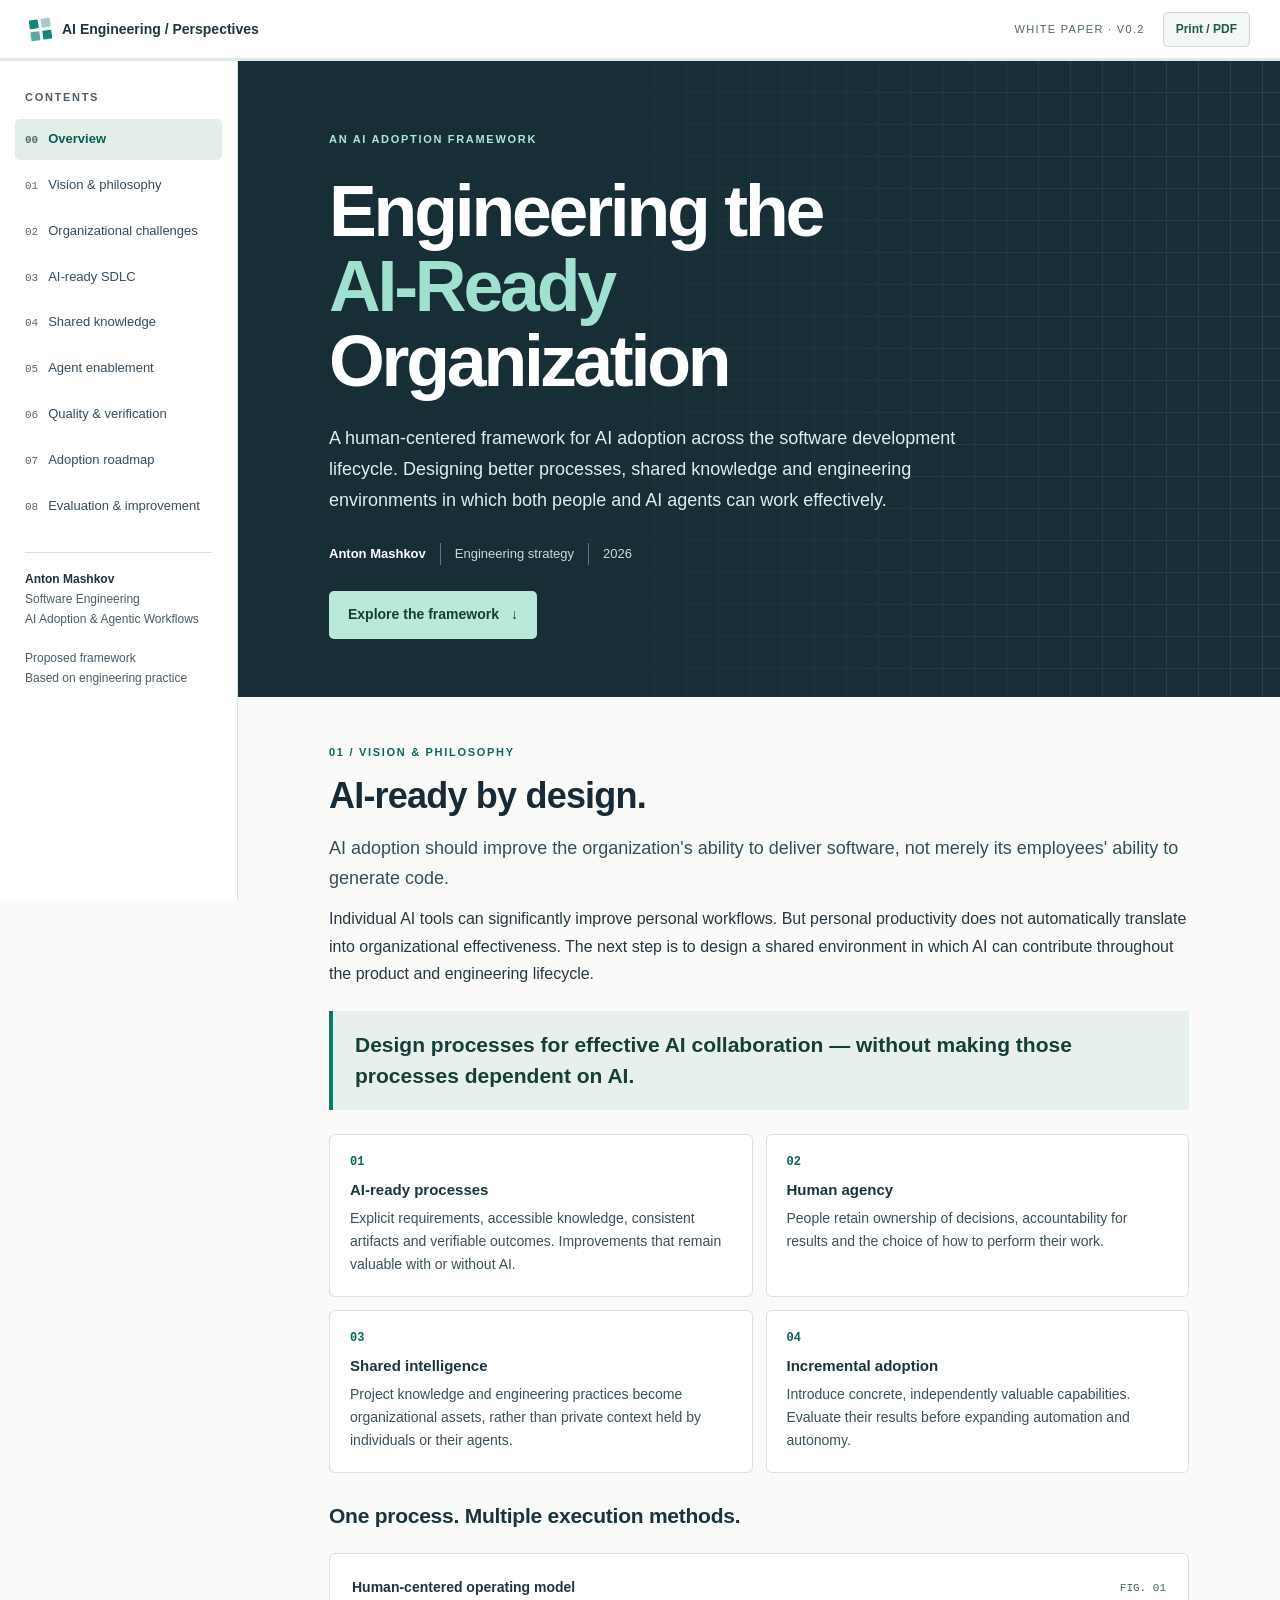
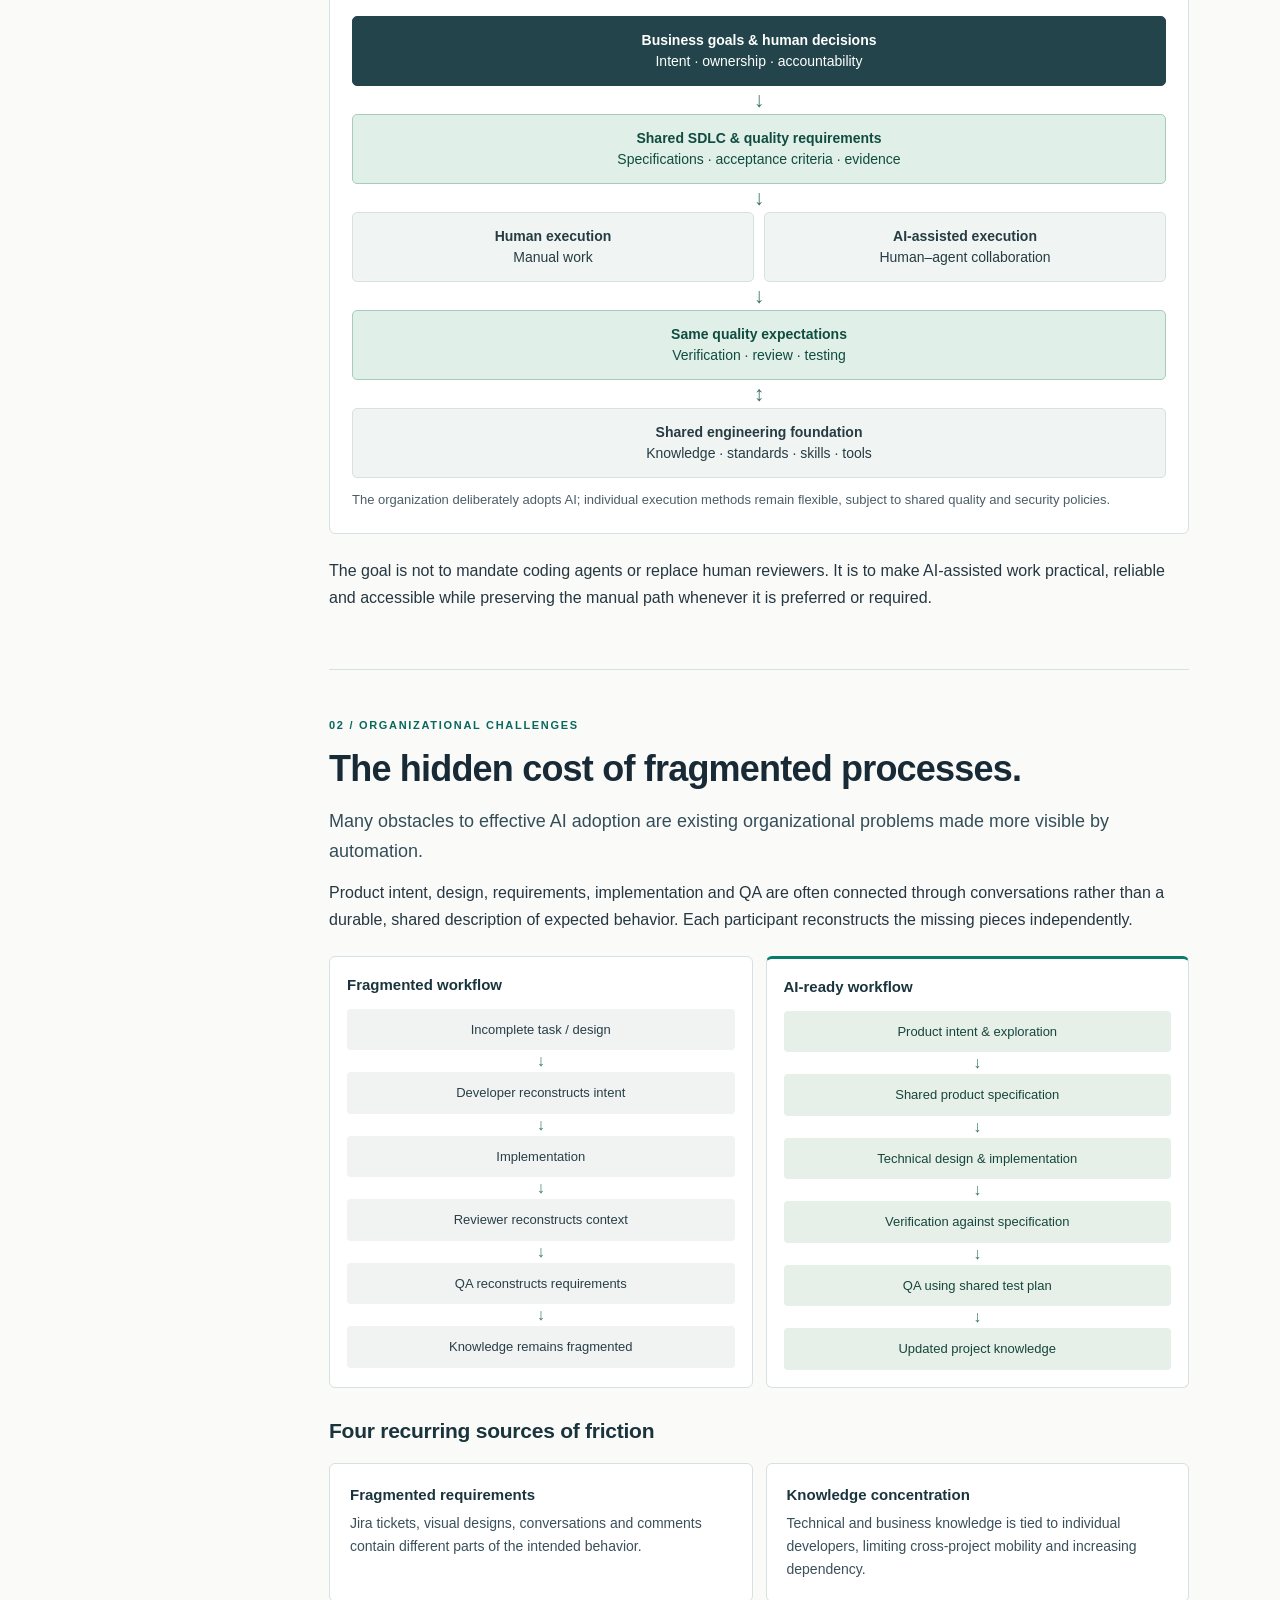
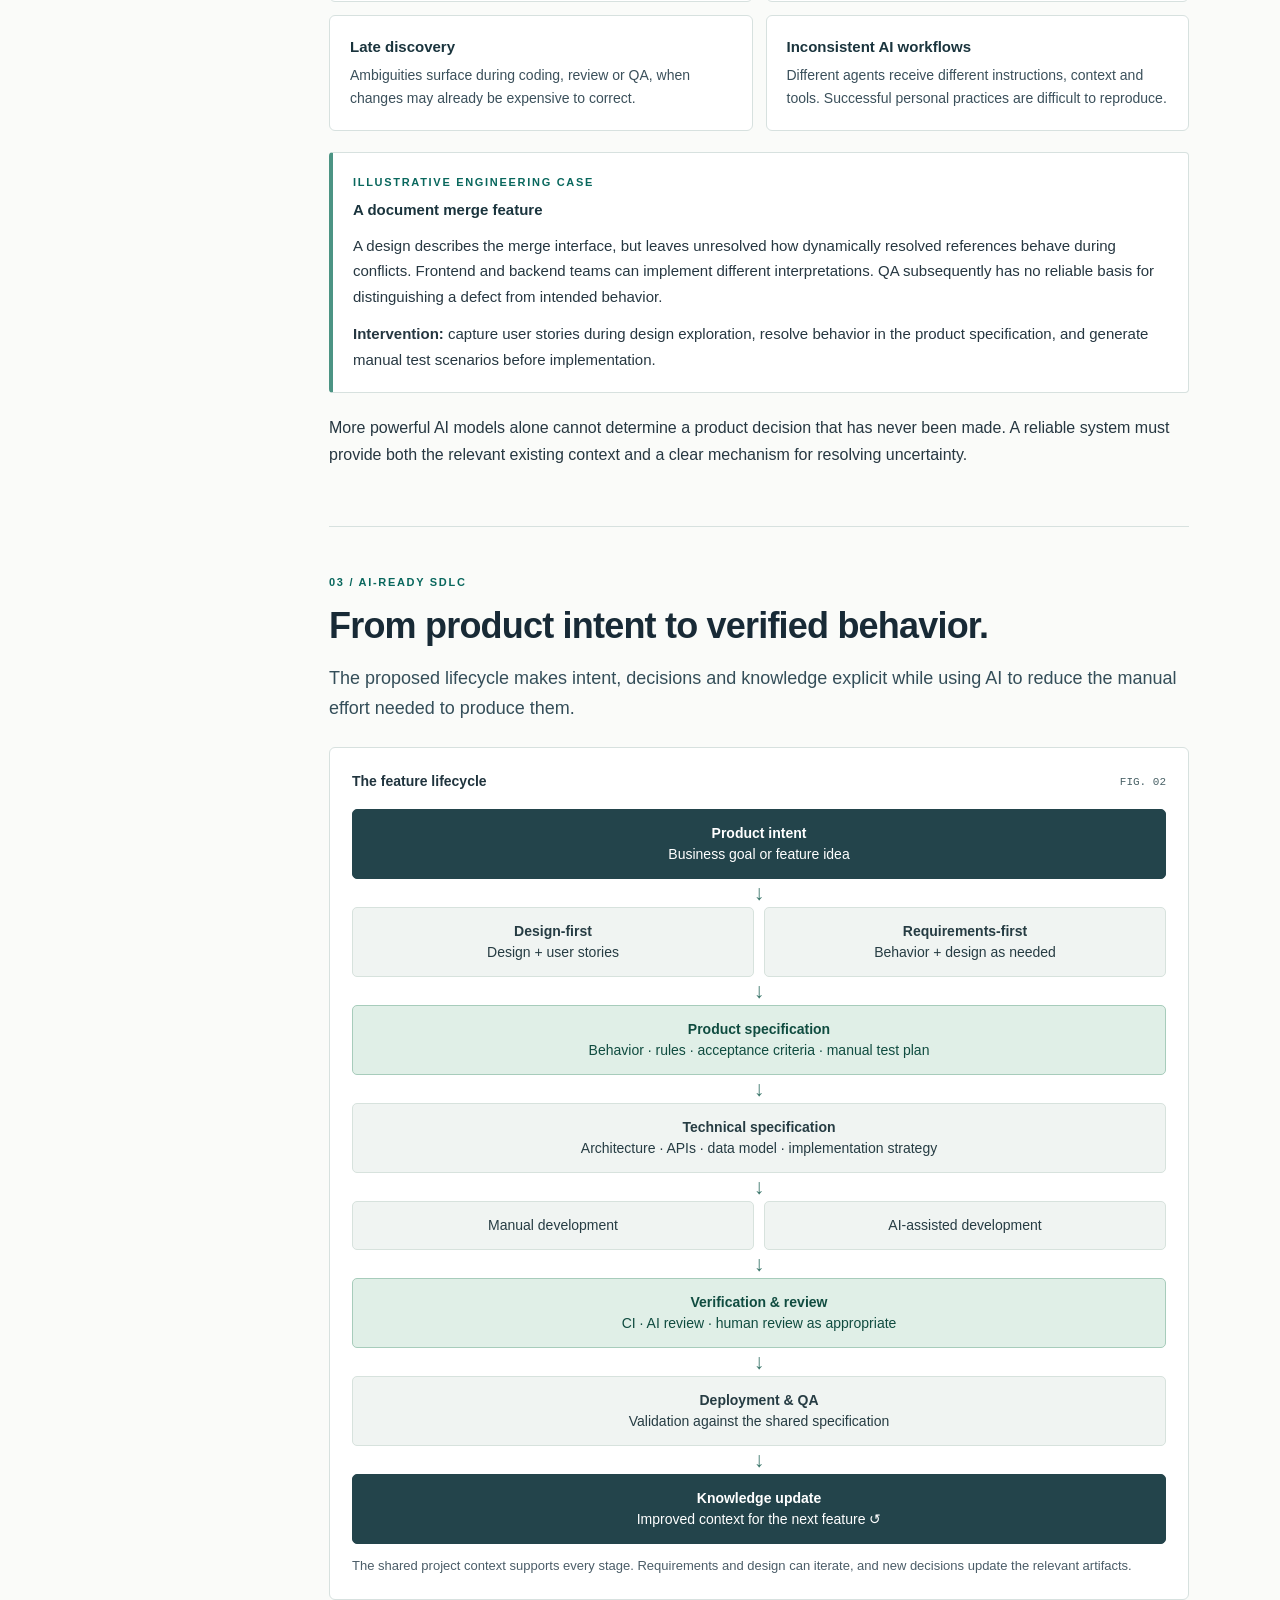
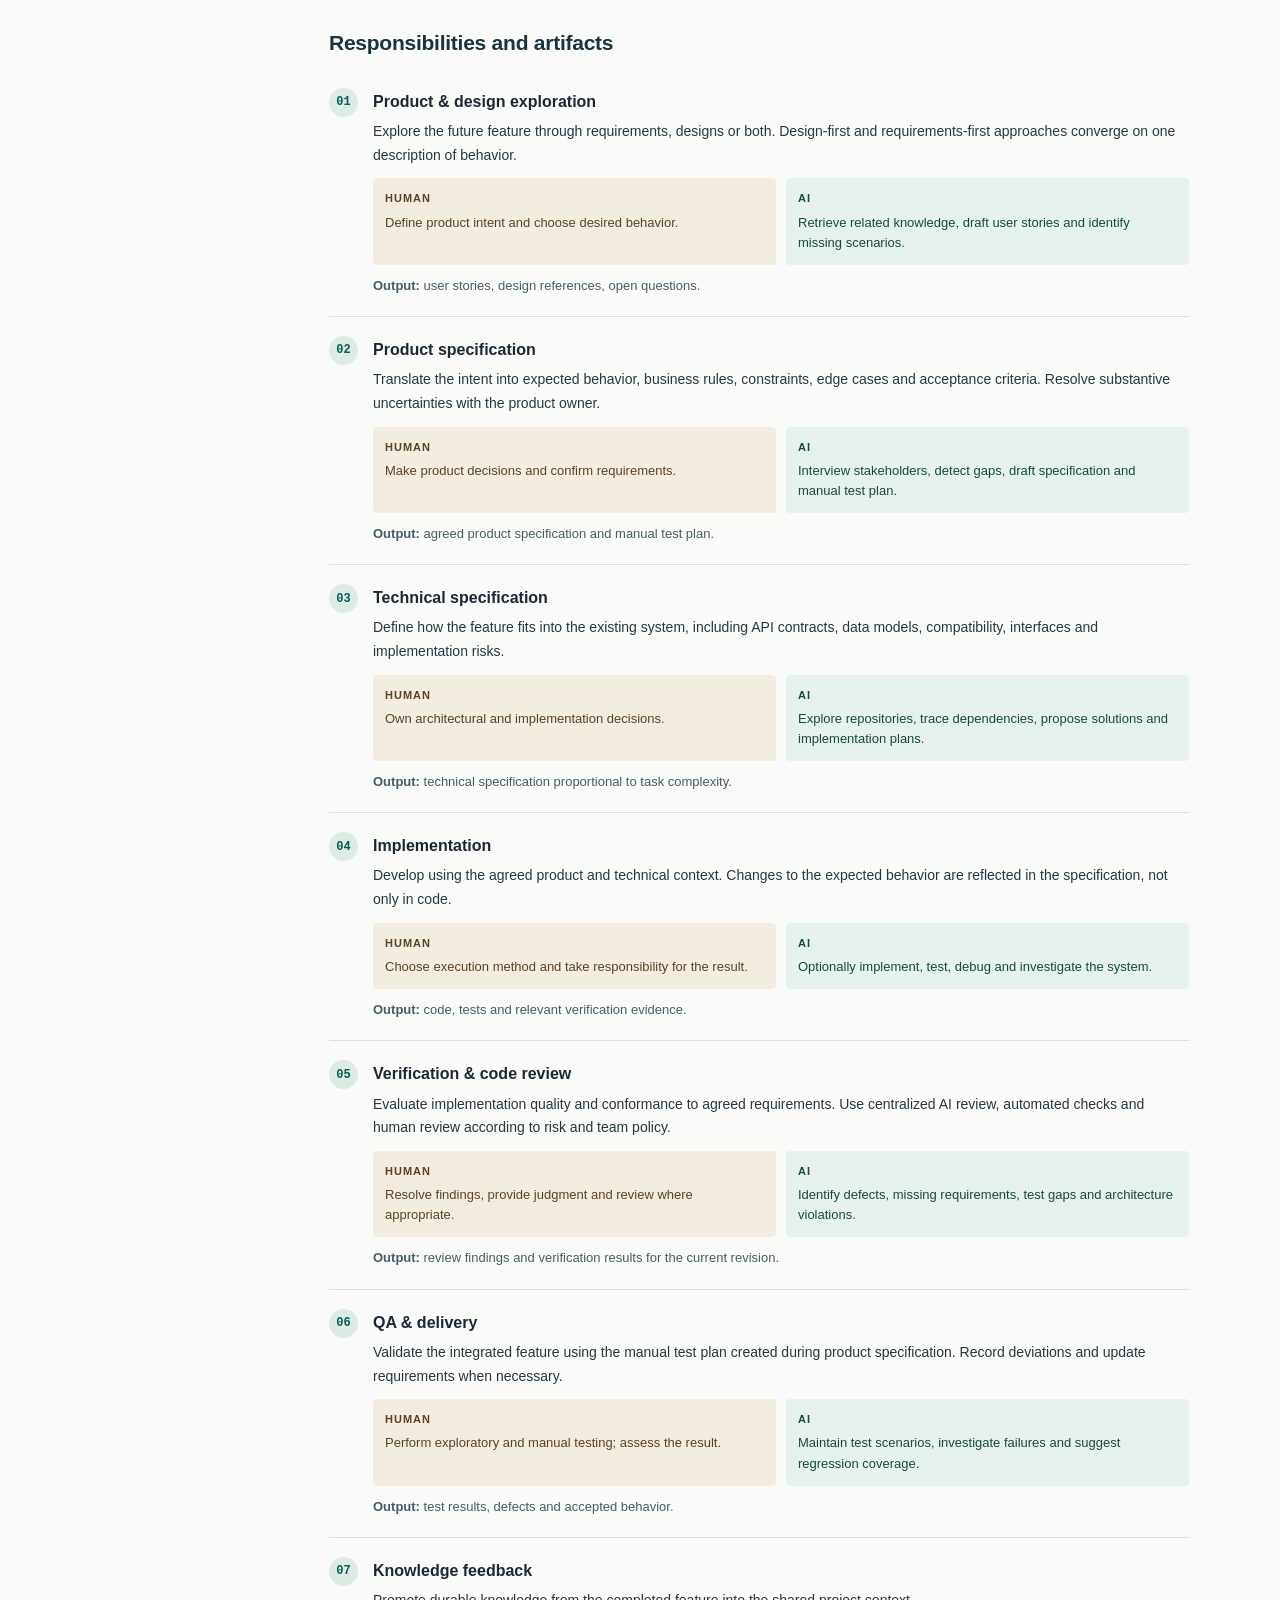
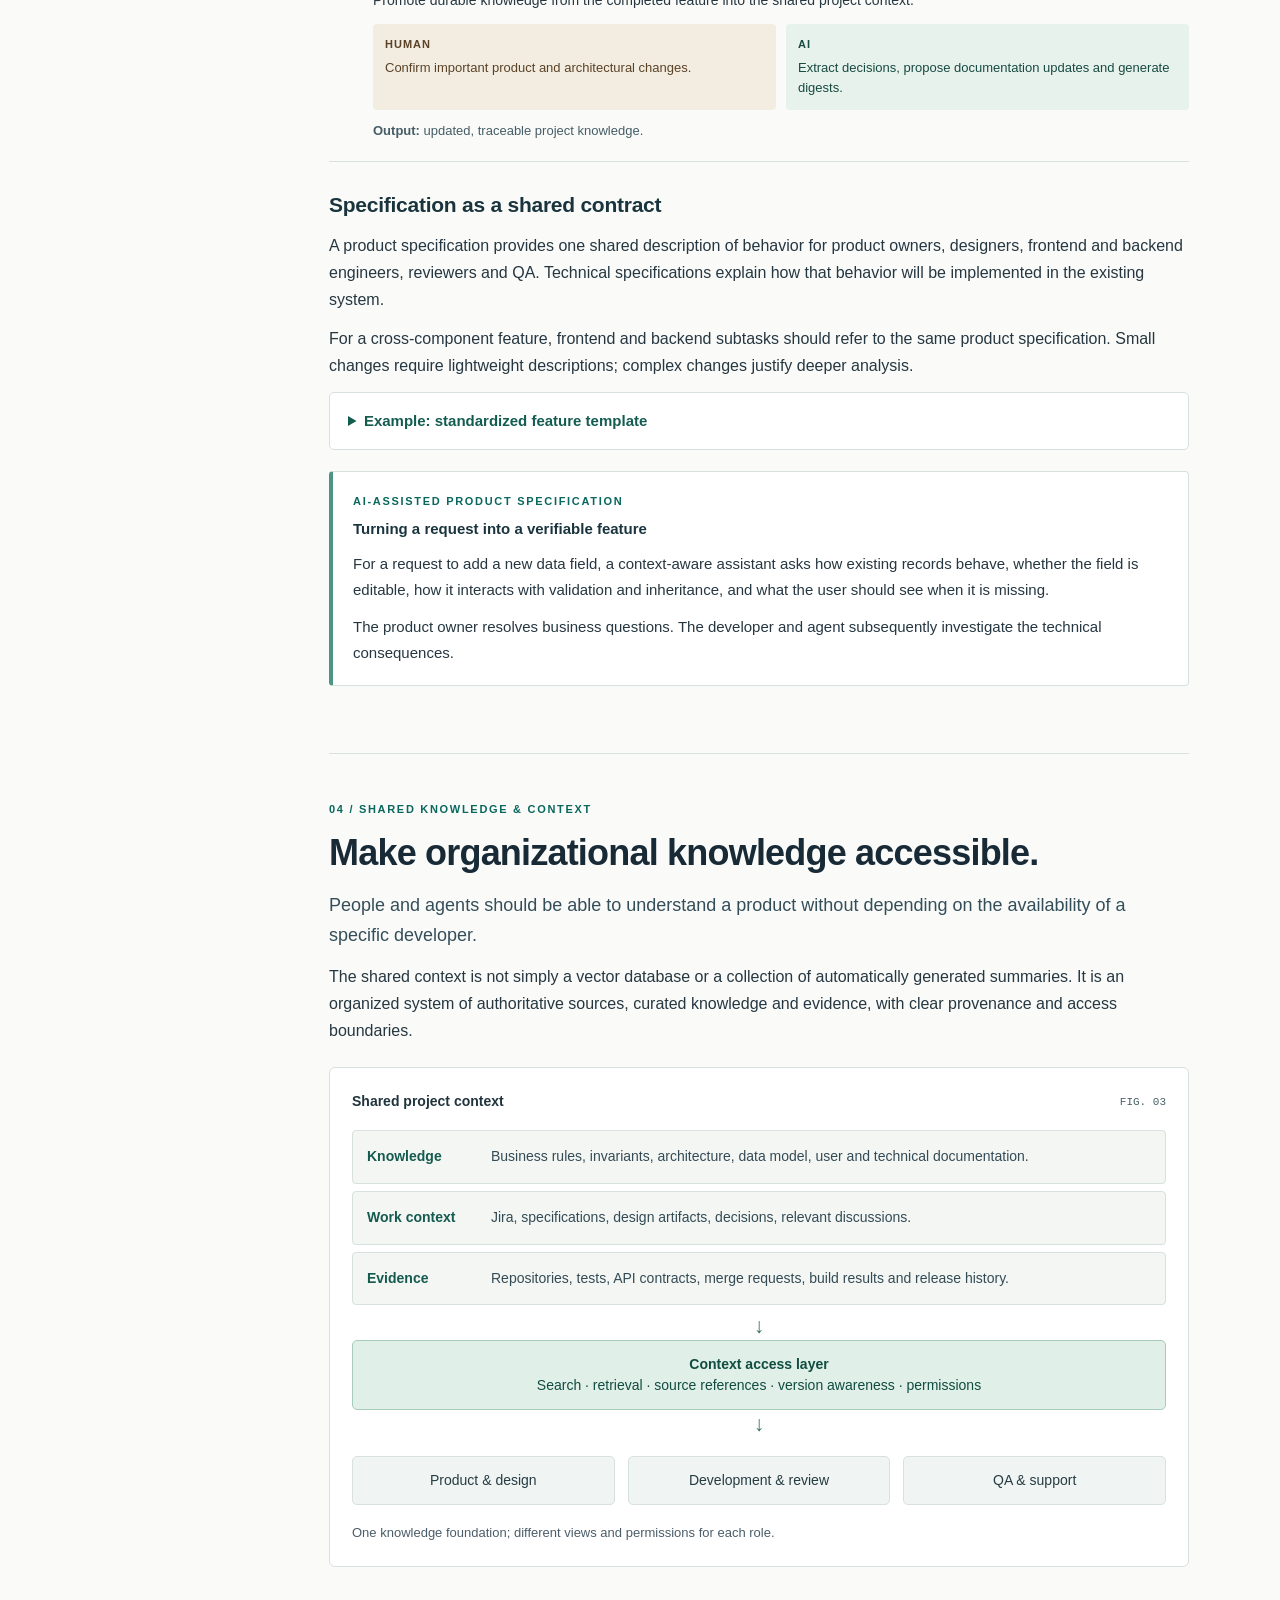
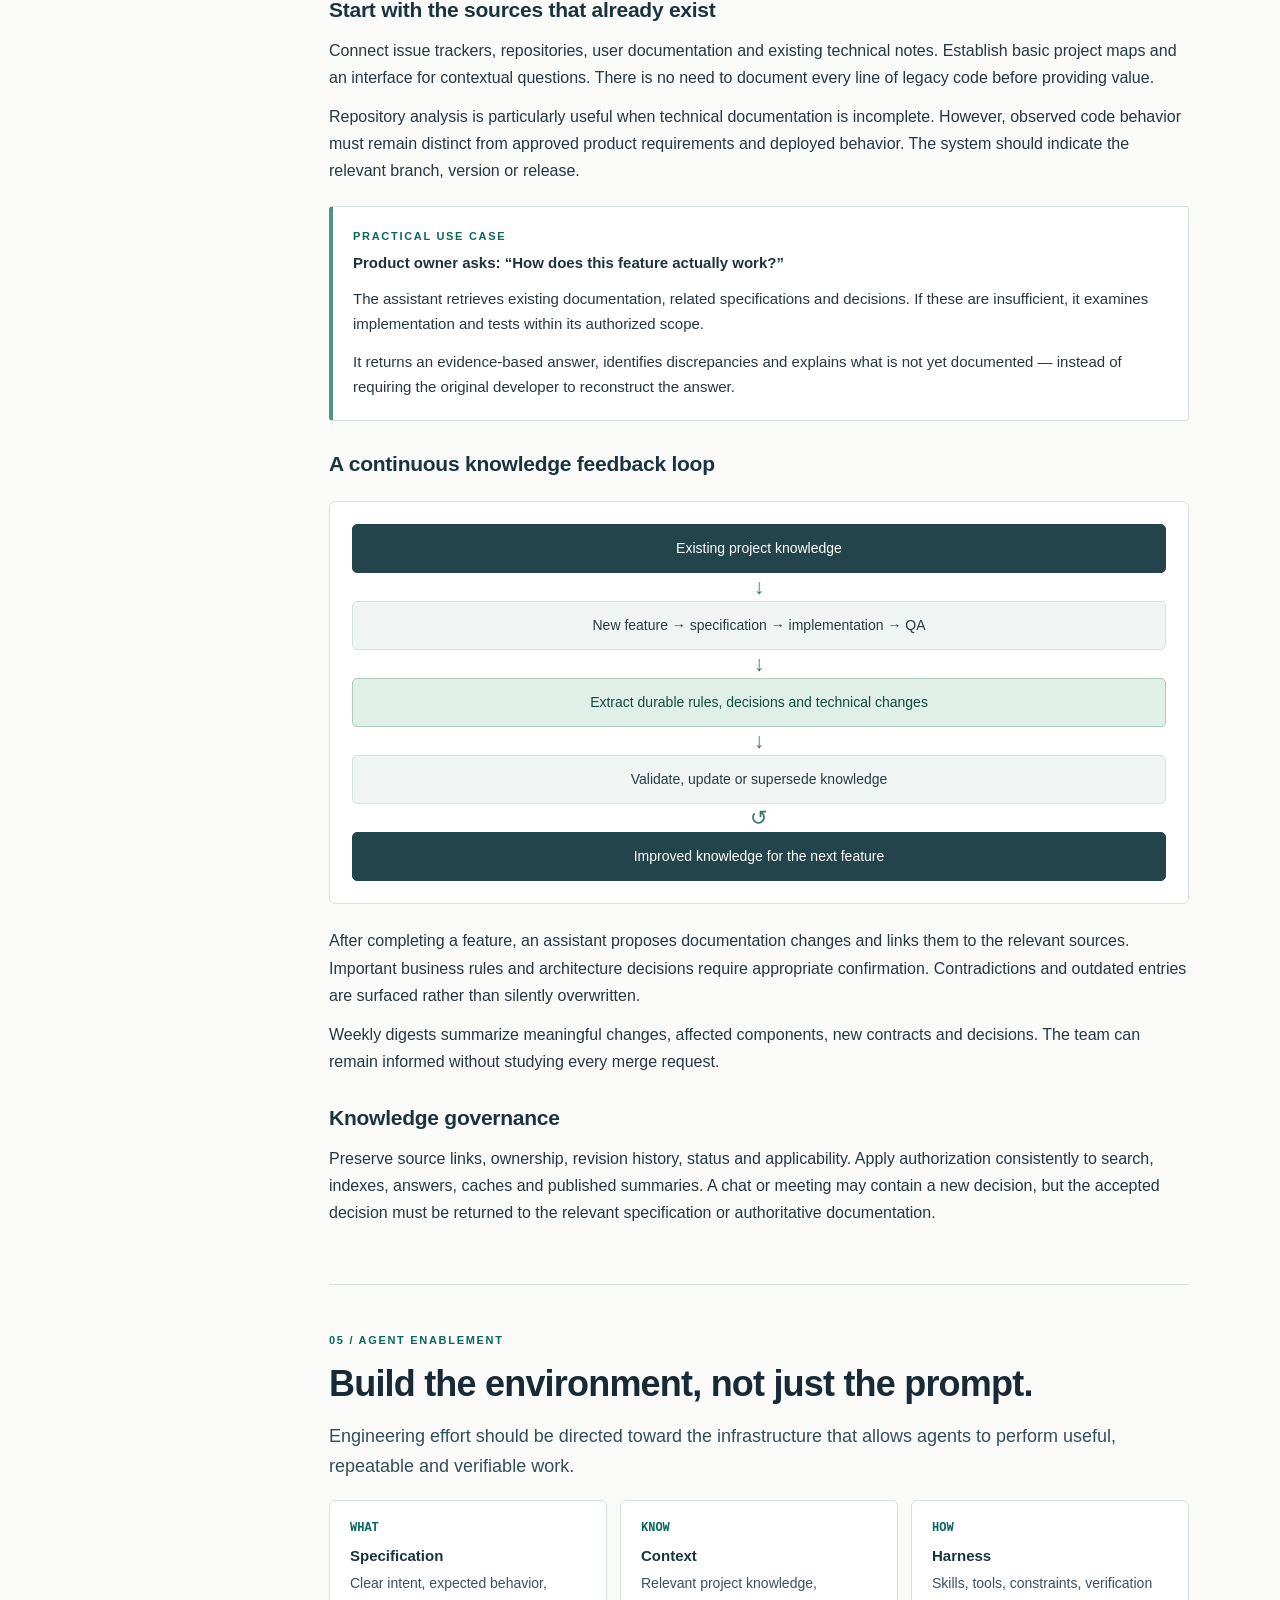
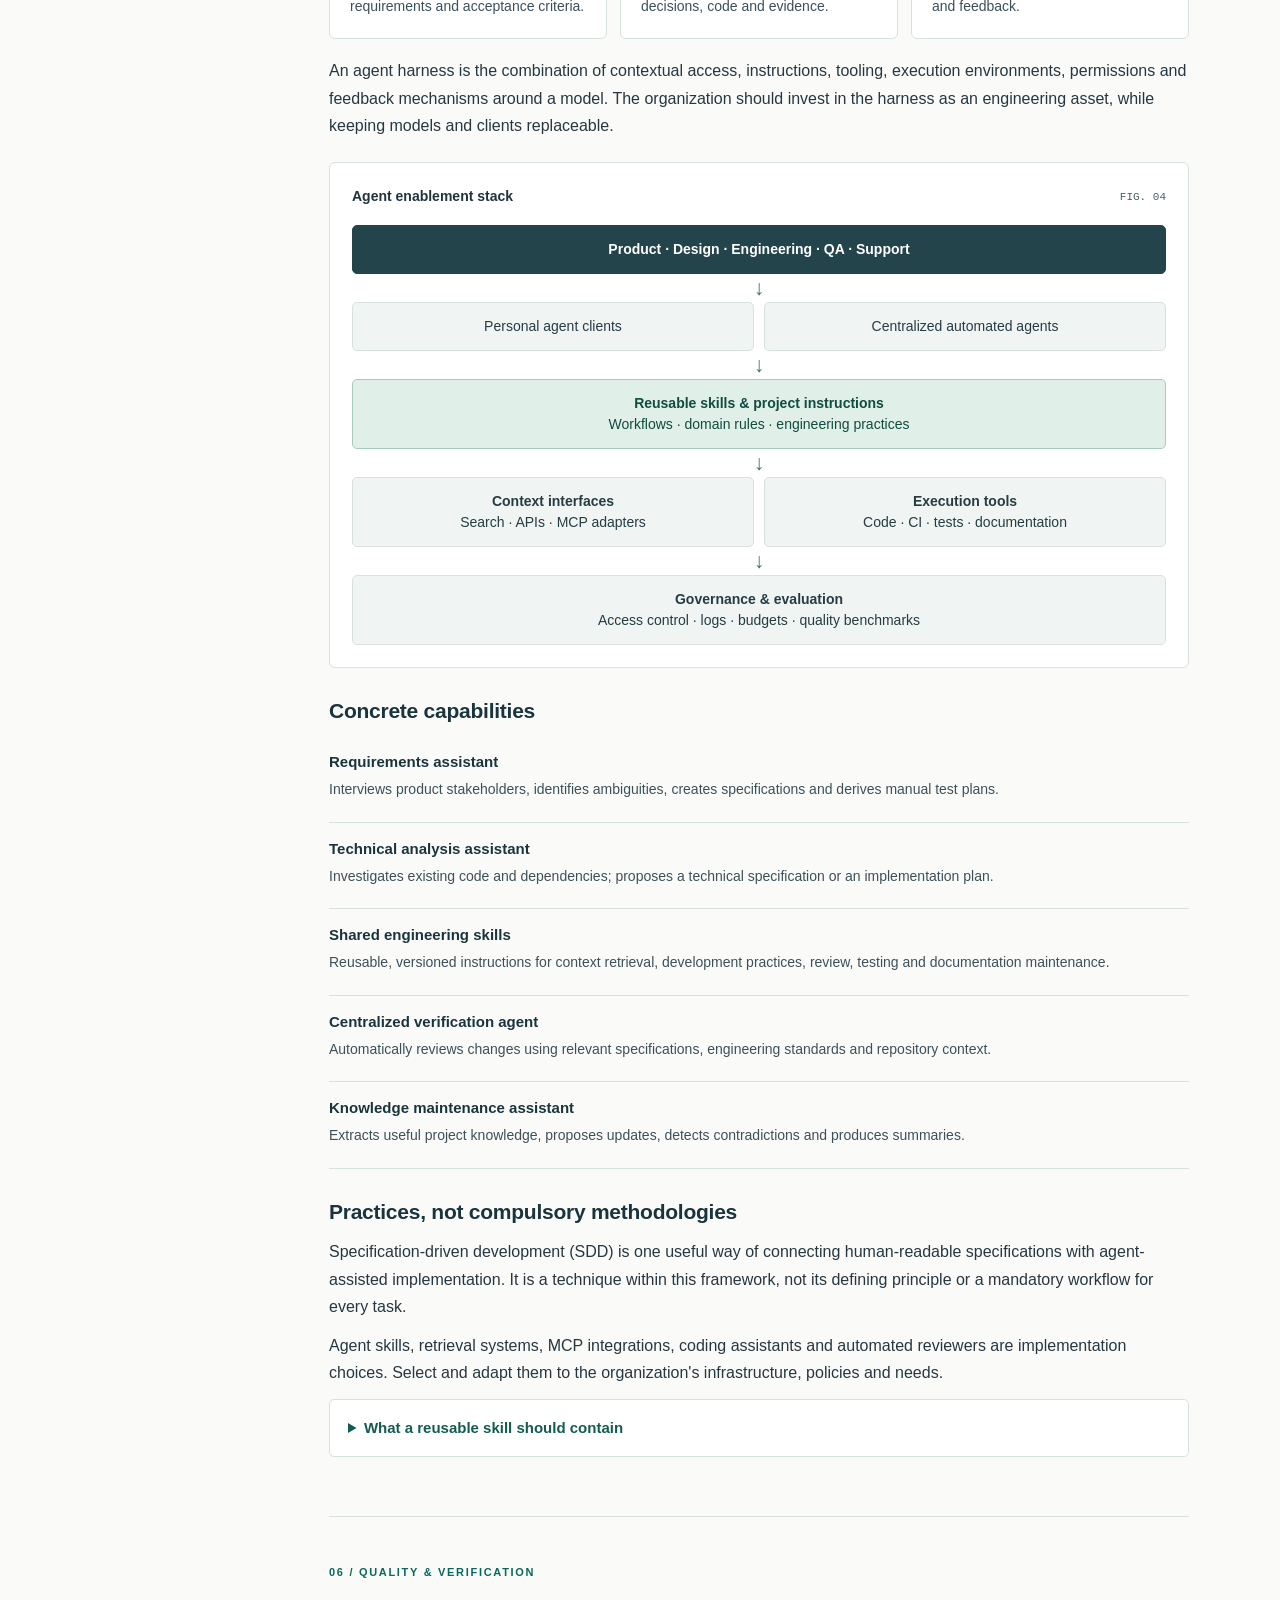
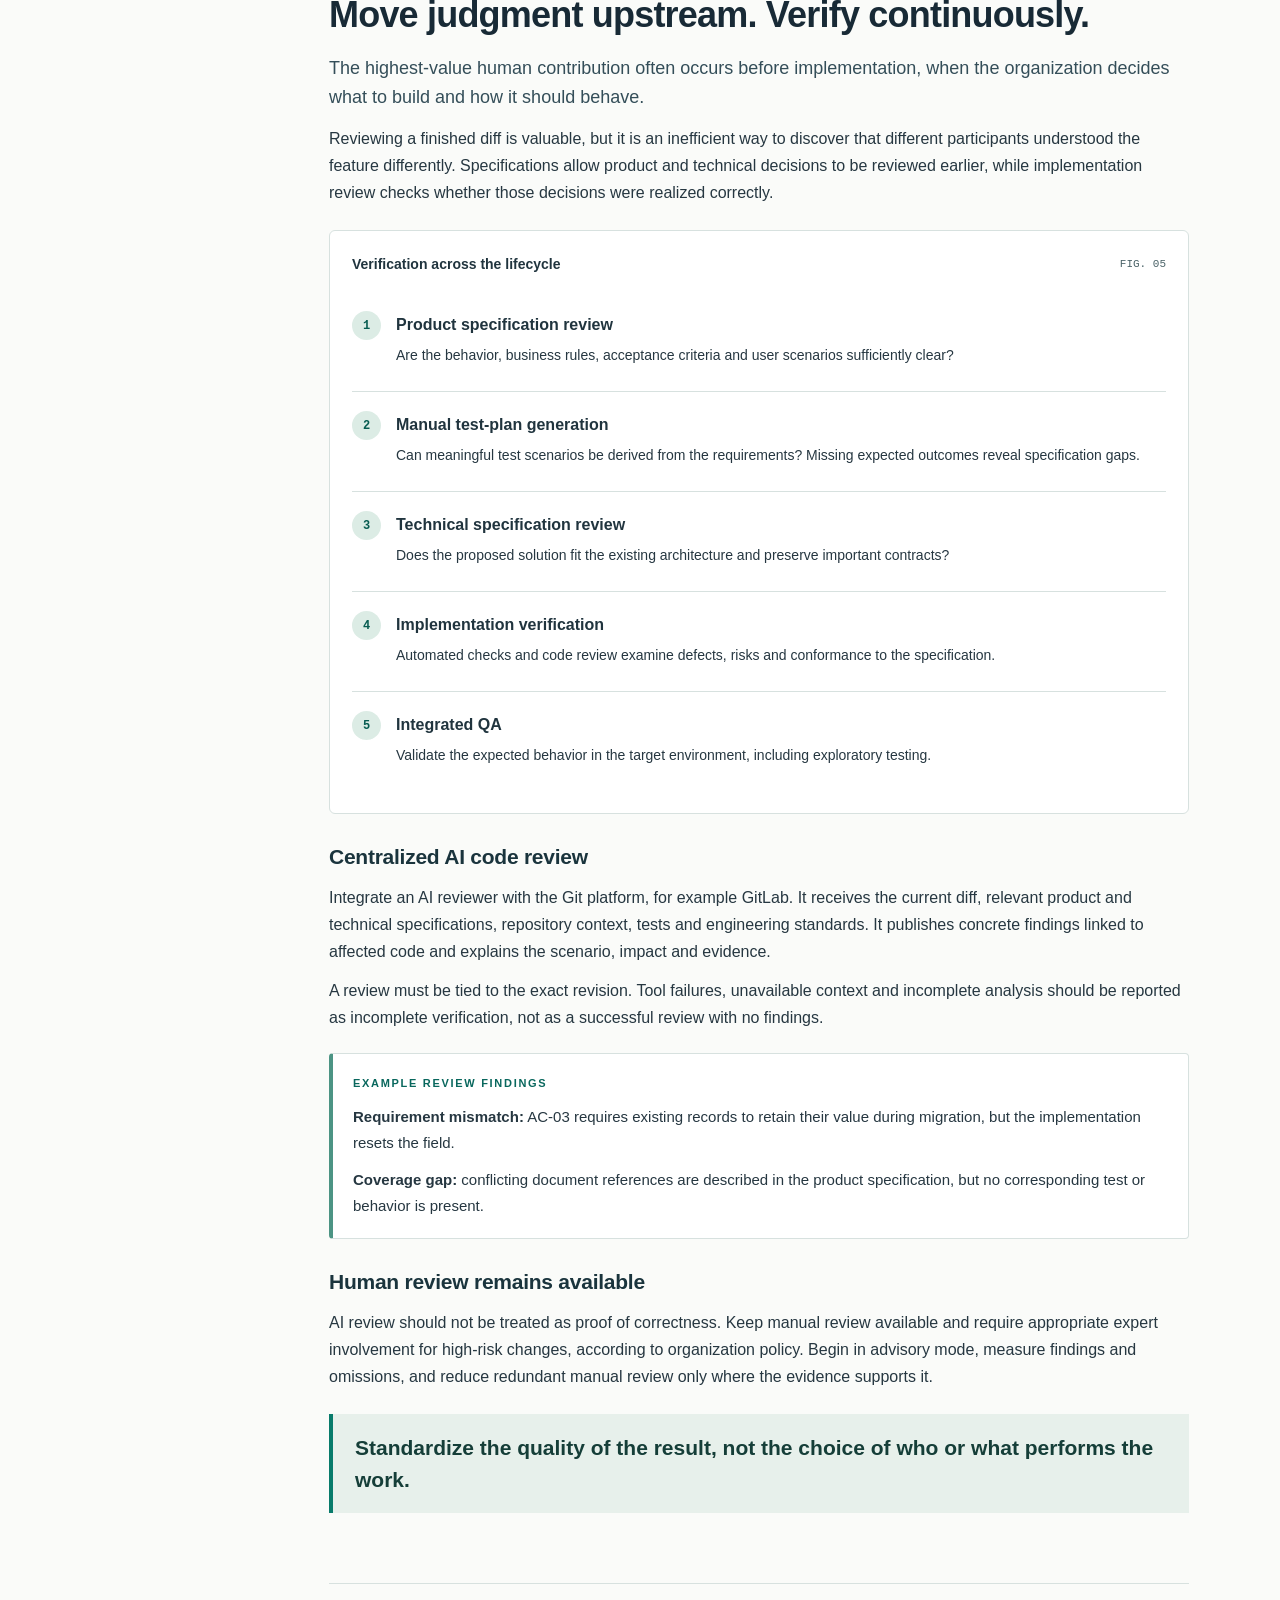
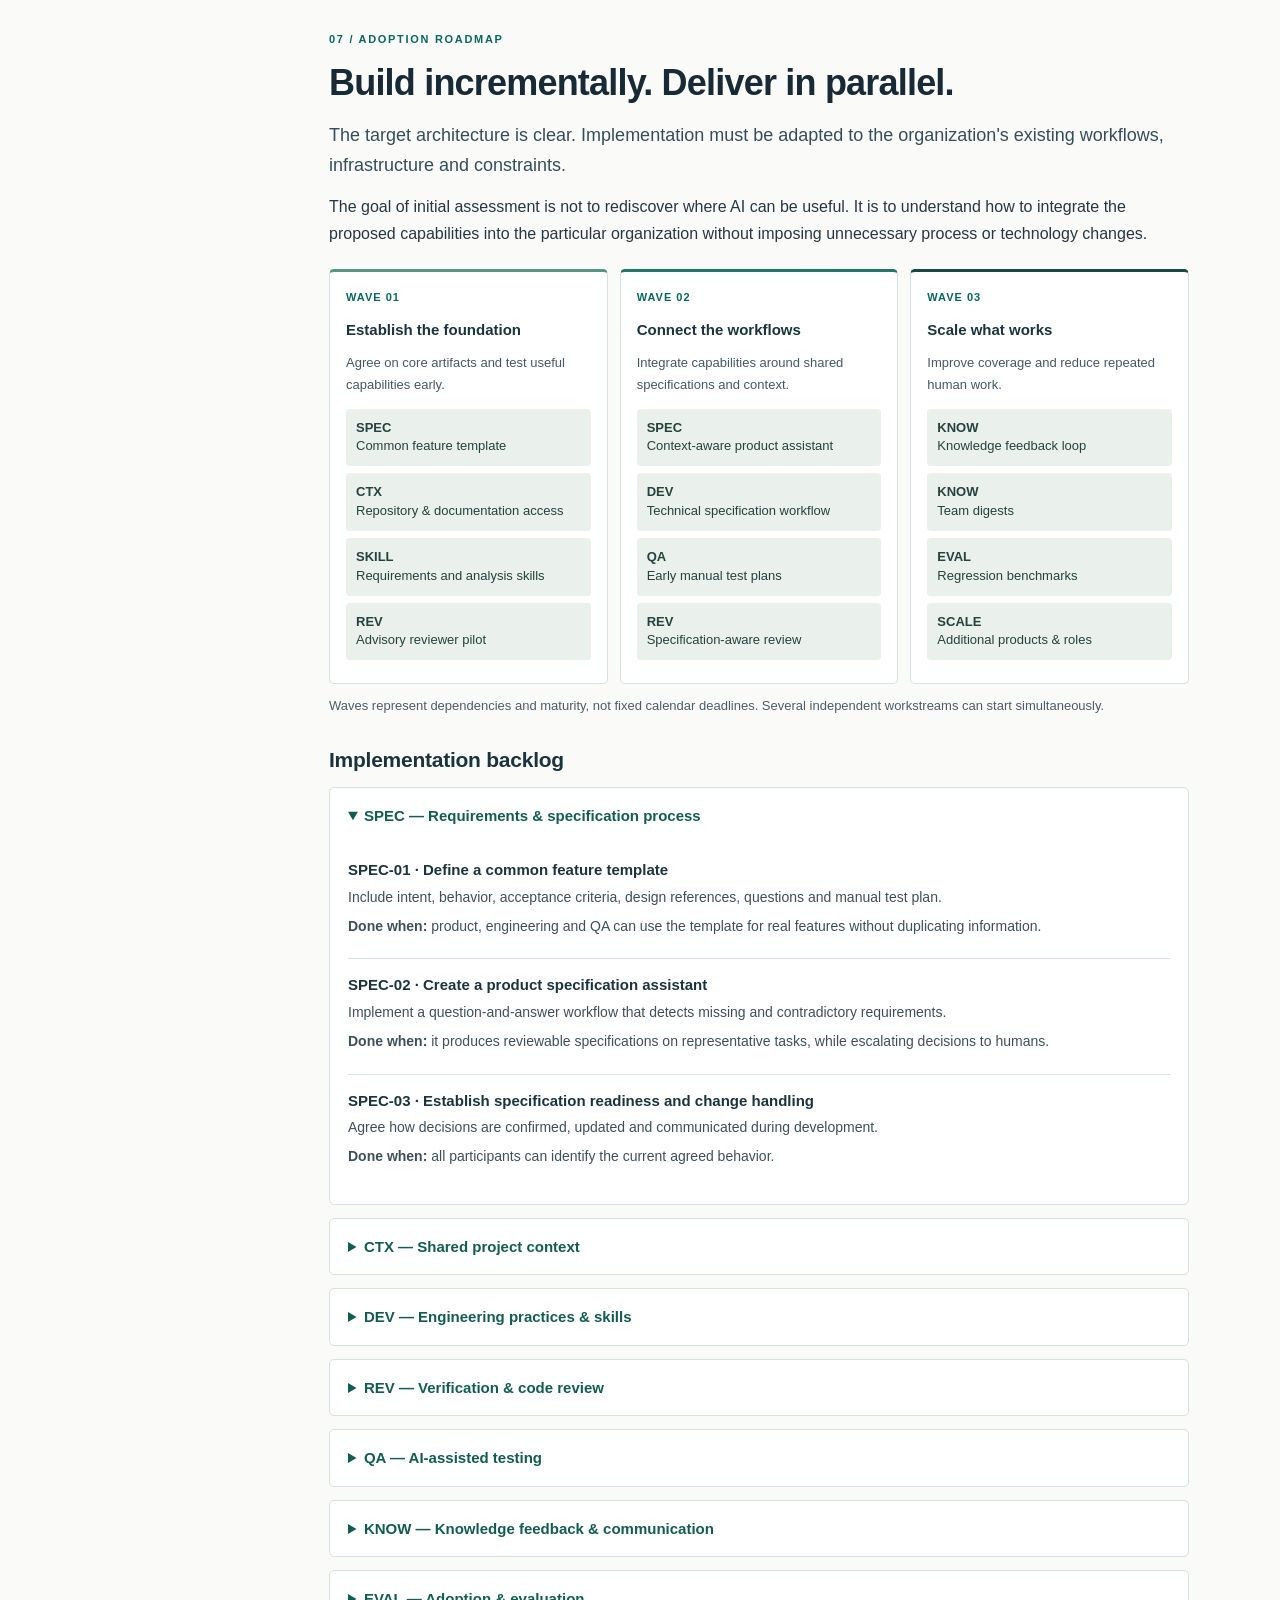
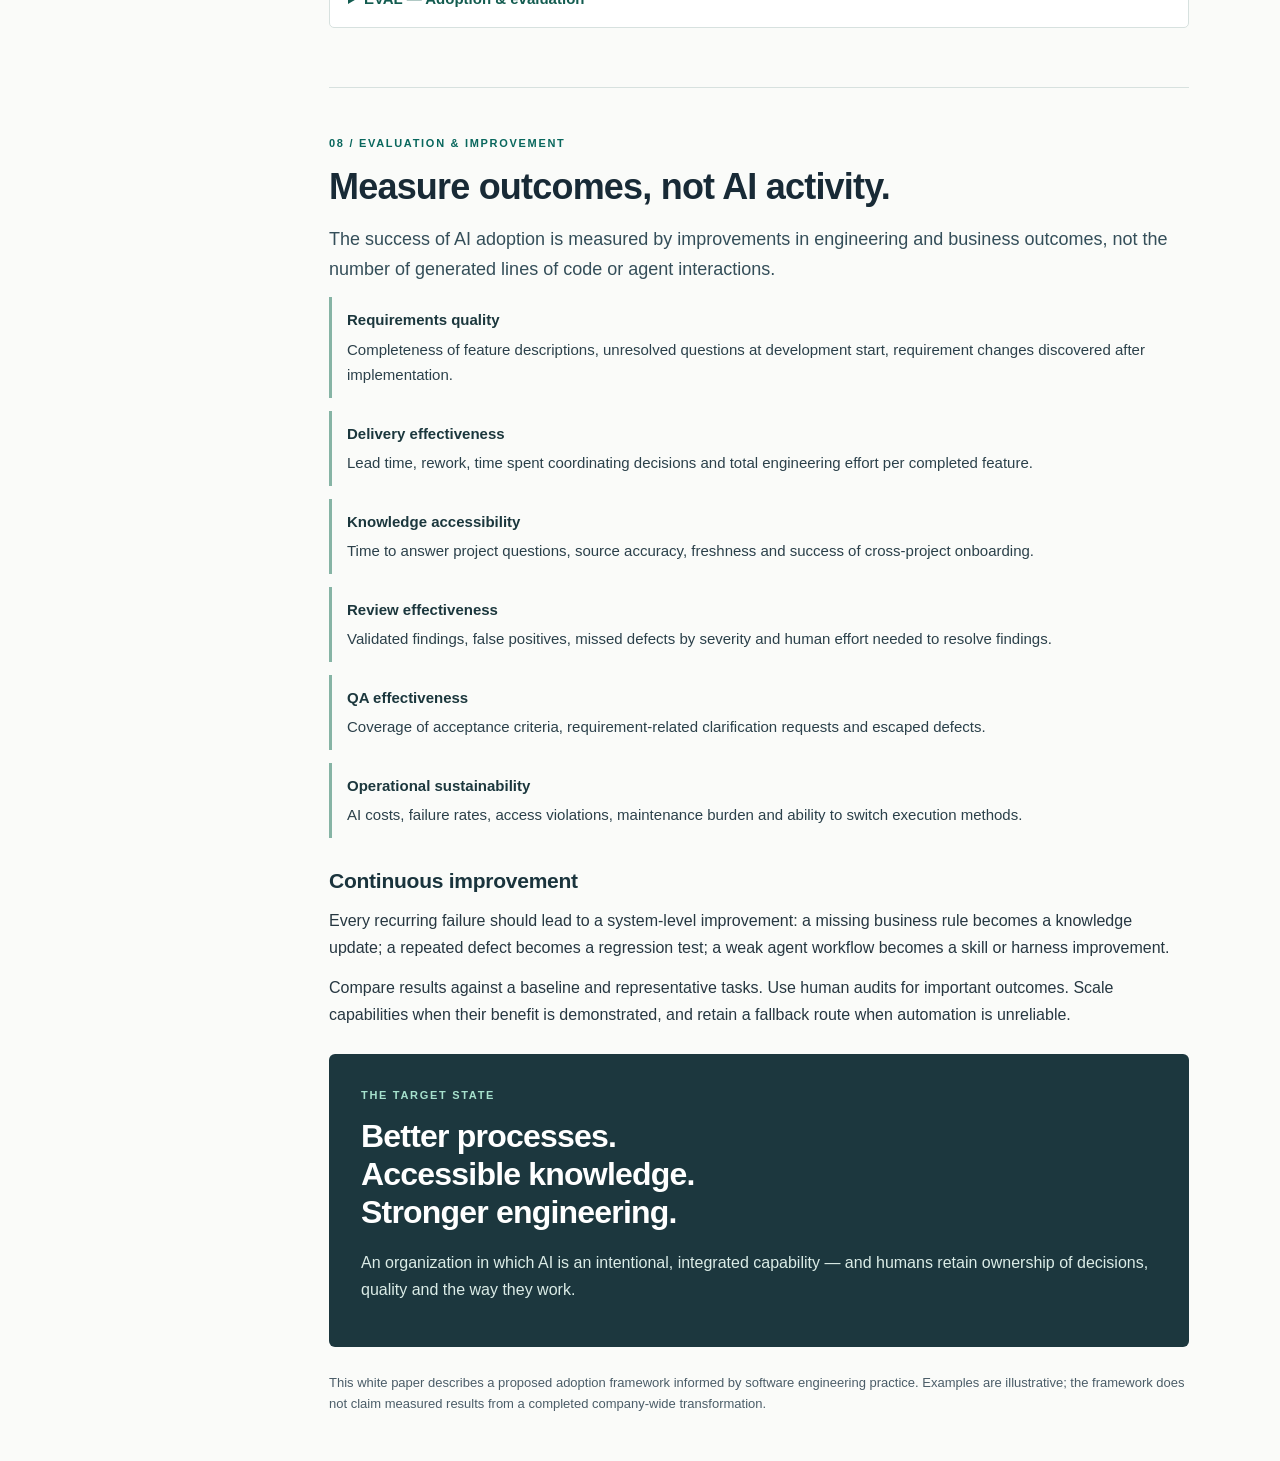
==== index.html @ 7e6b4b84 "Preserve the original v0.2 white paper" ====
<!doctype html>
<html lang="en">
<head>
  <meta charset="utf-8">
  <meta name="viewport" content="width=device-width, initial-scale=1">
  <meta name="color-scheme" content="light">
  <meta name="description" content="A human-centered framework for AI adoption across the software development lifecycle, by Anton Mashkov.">
  <title>Engineering the AI-Ready Organization — Anton Mashkov</title>
  <link rel="icon" href="assets/favicon.svg" type="image/svg+xml">
  <link rel="stylesheet" href="assets/styles.css">
  <script src="assets/main.js" defer></script>
</head>
<body>
<a class="skip-link" href="#main-content">Skip to content</a>
<header class="top">
  <a class="brand" href="#cover"><span class="logo" aria-hidden="true"><i></i><i></i><i></i><i></i></span>AI Engineering / Perspectives</a>
  <div class="header-actions"><span class="version">White paper · v0.2</span><button class="print-button" type="button" id="print-button">Print / PDF</button></div>
  <div class="progress" aria-hidden="true"><div id="paper-progress"></div></div>
</header>
<div class="mobile-nav"><label for="chapter-select" class="sr-only">Navigate chapters</label><select id="chapter-select"><option value="cover">Overview</option><option value="vision">01 — Vision &amp; philosophy</option><option value="challenges">02 — Organizational challenges</option><option value="lifecycle">03 — AI-ready SDLC</option><option value="knowledge">04 — Shared knowledge</option><option value="harness">05 — Agent enablement</option><option value="quality">06 — Quality &amp; verification</option><option value="roadmap">07 — Adoption roadmap</option><option value="evaluation">08 — Evaluation &amp; improvement</option></select></div>
<div class="layout">
<aside class="sidebar" aria-label="Table of contents">
  <div class="eyebrow">Contents</div>
  <nav id="paper-nav" aria-label="Chapters">
    <a href="#cover" class="active" aria-current="location"><span>00</span> Overview</a>
    <a href="#vision"><span>01</span> Vision &amp; philosophy</a>
    <a href="#challenges"><span>02</span> Organizational challenges</a>
    <a href="#lifecycle"><span>03</span> AI-ready SDLC</a>
    <a href="#knowledge"><span>04</span> Shared knowledge</a>
    <a href="#harness"><span>05</span> Agent enablement</a>
    <a href="#quality"><span>06</span> Quality &amp; verification</a>
    <a href="#roadmap"><span>07</span> Adoption roadmap</a>
    <a href="#evaluation"><span>08</span> Evaluation &amp; improvement</a>
  </nav>
  <footer><b>Anton Mashkov</b><br>Software Engineering<br>AI Adoption &amp; Agentic Workflows<br><br>Proposed framework<br>Based on engineering practice</footer>
</aside>
<div class="reading">
<div class="hero" id="cover"><div class="hero-inner">
  <div class="eyebrow">An AI adoption framework</div>
  <h1>Engineering the<br><em>AI-Ready</em><br>Organization</h1>
  <p>A human-centered framework for AI adoption across the software development lifecycle. Designing better processes, shared knowledge and engineering environments in which both people and AI agents can work effectively.</p>
  <div class="meta"><b>Anton Mashkov</b><span>Engineering strategy</span><span>2026</span></div>
  <a class="primary" href="#vision">Explore the framework <span aria-hidden="true">↓</span></a>
</div></div>
<main class="content" id="main-content">
<section id="vision" aria-labelledby="vision-heading">
<div class="eyebrow">01 / Vision &amp; philosophy</div>
<h2 id="vision-heading">AI-ready by design.</h2>
<p class="lead">AI adoption should improve the organization's ability to deliver software, not merely its employees' ability to generate code.</p>
<p>Individual AI tools can significantly improve personal workflows. But personal productivity does not automatically translate into organizational effectiveness. The next step is to design a shared environment in which AI can contribute throughout the product and engineering lifecycle.</p>
<blockquote class="quote">Design processes for effective AI collaboration — without making those processes dependent on AI.</blockquote>
<div class="two">
<div class="tile"><div class="num">01</div><h4>AI-ready processes</h4><p>Explicit requirements, accessible knowledge, consistent artifacts and verifiable outcomes. Improvements that remain valuable with or without AI.</p></div>
<div class="tile"><div class="num">02</div><h4>Human agency</h4><p>People retain ownership of decisions, accountability for results and the choice of how to perform their work.</p></div>
<div class="tile"><div class="num">03</div><h4>Shared intelligence</h4><p>Project knowledge and engineering practices become organizational assets, rather than private context held by individuals or their agents.</p></div>
<div class="tile"><div class="num">04</div><h4>Incremental adoption</h4><p>Introduce concrete, independently valuable capabilities. Evaluate their results before expanding automation and autonomy.</p></div>
</div>
<h3>One process. Multiple execution methods.</h3>
<figure class="diagram">
<div class="diagram-head"><b>Human-centered operating model</b><span>FIG. 01</span></div>
<div class="node dark"><b>Business goals &amp; human decisions</b>Intent · ownership · accountability</div>
<div class="arrow" aria-hidden="true">↓</div>
<div class="node strong"><b>Shared SDLC &amp; quality requirements</b>Specifications · acceptance criteria · evidence</div>
<div class="arrow" aria-hidden="true">↓</div>
<div class="lane"><div class="node"><b>Human execution</b>Manual work</div><div class="node"><b>AI-assisted execution</b>Human–agent collaboration</div></div>
<div class="arrow" aria-hidden="true">↓</div>
<div class="node strong"><b>Same quality expectations</b>Verification · review · testing</div>
<div class="arrow" aria-hidden="true">↕</div>
<div class="node"><b>Shared engineering foundation</b>Knowledge · standards · skills · tools</div>
<figcaption class="caption">The organization deliberately adopts AI; individual execution methods remain flexible, subject to shared quality and security policies.</figcaption>
</figure>
<p>The goal is not to mandate coding agents or replace human reviewers. It is to make AI-assisted work practical, reliable and accessible while preserving the manual path whenever it is preferred or required.</p>
</section>
<section id="challenges" aria-labelledby="challenges-heading">
<div class="eyebrow">02 / Organizational challenges</div>
<h2 id="challenges-heading">The hidden cost of fragmented processes.</h2>
<p class="lead">Many obstacles to effective AI adoption are existing organizational problems made more visible by automation.</p>
<p>Product intent, design, requirements, implementation and QA are often connected through conversations rather than a durable, shared description of expected behavior. Each participant reconstructs the missing pieces independently.</p>
<div class="compare">
<div><h4>Fragmented workflow</h4><div class="chain">Incomplete task / design</div><div class="tiny-arrow" aria-hidden="true">↓</div><div class="chain">Developer reconstructs intent</div><div class="tiny-arrow" aria-hidden="true">↓</div><div class="chain">Implementation</div><div class="tiny-arrow" aria-hidden="true">↓</div><div class="chain">Reviewer reconstructs context</div><div class="tiny-arrow" aria-hidden="true">↓</div><div class="chain">QA reconstructs requirements</div><div class="tiny-arrow" aria-hidden="true">↓</div><div class="chain">Knowledge remains fragmented</div></div>
<div><h4>AI-ready workflow</h4><div class="chain">Product intent &amp; exploration</div><div class="tiny-arrow" aria-hidden="true">↓</div><div class="chain">Shared product specification</div><div class="tiny-arrow" aria-hidden="true">↓</div><div class="chain">Technical design &amp; implementation</div><div class="tiny-arrow" aria-hidden="true">↓</div><div class="chain">Verification against specification</div><div class="tiny-arrow" aria-hidden="true">↓</div><div class="chain">QA using shared test plan</div><div class="tiny-arrow" aria-hidden="true">↓</div><div class="chain">Updated project knowledge</div></div>
</div>
<h3>Four recurring sources of friction</h3>
<div class="two">
<div class="tile"><h4>Fragmented requirements</h4><p>Jira tickets, visual designs, conversations and comments contain different parts of the intended behavior.</p></div>
<div class="tile"><h4>Knowledge concentration</h4><p>Technical and business knowledge is tied to individual developers, limiting cross-project mobility and increasing dependency.</p></div>
<div class="tile"><h4>Late discovery</h4><p>Ambiguities surface during coding, review or QA, when changes may already be expensive to correct.</p></div>
<div class="tile"><h4>Inconsistent AI workflows</h4><p>Different agents receive different instructions, context and tools. Successful personal practices are difficult to reproduce.</p></div>
</div>
<div class="case"><div class="eyebrow">Illustrative engineering case</div><h4>A document merge feature</h4><p>A design describes the merge interface, but leaves unresolved how dynamically resolved references behave during conflicts. Frontend and backend teams can implement different interpretations. QA subsequently has no reliable basis for distinguishing a defect from intended behavior.</p><p><b>Intervention:</b> capture user stories during design exploration, resolve behavior in the product specification, and generate manual test scenarios before implementation.</p></div>
<p>More powerful AI models alone cannot determine a product decision that has never been made. A reliable system must provide both the relevant existing context and a clear mechanism for resolving uncertainty.</p>
</section>
<section id="lifecycle" aria-labelledby="lifecycle-heading">
<div class="eyebrow">03 / AI-ready SDLC</div>
<h2 id="lifecycle-heading">From product intent to verified behavior.</h2>
<p class="lead">The proposed lifecycle makes intent, decisions and knowledge explicit while using AI to reduce the manual effort needed to produce them.</p>
<figure class="diagram">
<div class="diagram-head"><b>The feature lifecycle</b><span>FIG. 02</span></div>
<div class="node dark"><b>Product intent</b>Business goal or feature idea</div><div class="arrow" aria-hidden="true">↓</div>
<div class="lane"><div class="node"><b>Design-first</b>Design + user stories</div><div class="node"><b>Requirements-first</b>Behavior + design as needed</div></div><div class="arrow" aria-hidden="true">↓</div>
<div class="node strong"><b>Product specification</b>Behavior · rules · acceptance criteria · manual test plan</div><div class="arrow" aria-hidden="true">↓</div>
<div class="node"><b>Technical specification</b>Architecture · APIs · data model · implementation strategy</div><div class="arrow" aria-hidden="true">↓</div>
<div class="lane"><div class="node">Manual development</div><div class="node">AI-assisted development</div></div><div class="arrow" aria-hidden="true">↓</div>
<div class="node strong"><b>Verification &amp; review</b>CI · AI review · human review as appropriate</div><div class="arrow" aria-hidden="true">↓</div>
<div class="node"><b>Deployment &amp; QA</b>Validation against the shared specification</div><div class="arrow" aria-hidden="true">↓</div>
<div class="node dark"><b>Knowledge update</b>Improved context for the next feature ↺</div>
<figcaption class="caption">The shared project context supports every stage. Requirements and design can iterate, and new decisions update the relevant artifacts.</figcaption>
</figure>
<h3>Responsibilities and artifacts</h3>
<div class="stage"><div class="step">01</div><div><b>Product &amp; design exploration</b><p>Explore the future feature through requirements, designs or both. Design-first and requirements-first approaches converge on one description of behavior.</p><div class="roles"><div class="role human"><b>Human</b>Define product intent and choose desired behavior.</div><div class="role"><b>AI</b>Retrieve related knowledge, draft user stories and identify missing scenarios.</div></div><div class="artifact"><strong>Output:</strong> user stories, design references, open questions.</div></div></div>
<div class="stage"><div class="step">02</div><div><b>Product specification</b><p>Translate the intent into expected behavior, business rules, constraints, edge cases and acceptance criteria. Resolve substantive uncertainties with the product owner.</p><div class="roles"><div class="role human"><b>Human</b>Make product decisions and confirm requirements.</div><div class="role"><b>AI</b>Interview stakeholders, detect gaps, draft specification and manual test plan.</div></div><div class="artifact"><strong>Output:</strong> agreed product specification and manual test plan.</div></div></div>
<div class="stage"><div class="step">03</div><div><b>Technical specification</b><p>Define how the feature fits into the existing system, including API contracts, data models, compatibility, interfaces and implementation risks.</p><div class="roles"><div class="role human"><b>Human</b>Own architectural and implementation decisions.</div><div class="role"><b>AI</b>Explore repositories, trace dependencies, propose solutions and implementation plans.</div></div><div class="artifact"><strong>Output:</strong> technical specification proportional to task complexity.</div></div></div>
<div class="stage"><div class="step">04</div><div><b>Implementation</b><p>Develop using the agreed product and technical context. Changes to the expected behavior are reflected in the specification, not only in code.</p><div class="roles"><div class="role human"><b>Human</b>Choose execution method and take responsibility for the result.</div><div class="role"><b>AI</b>Optionally implement, test, debug and investigate the system.</div></div><div class="artifact"><strong>Output:</strong> code, tests and relevant verification evidence.</div></div></div>
<div class="stage"><div class="step">05</div><div><b>Verification &amp; code review</b><p>Evaluate implementation quality and conformance to agreed requirements. Use centralized AI review, automated checks and human review according to risk and team policy.</p><div class="roles"><div class="role human"><b>Human</b>Resolve findings, provide judgment and review where appropriate.</div><div class="role"><b>AI</b>Identify defects, missing requirements, test gaps and architecture violations.</div></div><div class="artifact"><strong>Output:</strong> review findings and verification results for the current revision.</div></div></div>
<div class="stage"><div class="step">06</div><div><b>QA &amp; delivery</b><p>Validate the integrated feature using the manual test plan created during product specification. Record deviations and update requirements when necessary.</p><div class="roles"><div class="role human"><b>Human</b>Perform exploratory and manual testing; assess the result.</div><div class="role"><b>AI</b>Maintain test scenarios, investigate failures and suggest regression coverage.</div></div><div class="artifact"><strong>Output:</strong> test results, defects and accepted behavior.</div></div></div>
<div class="stage"><div class="step">07</div><div><b>Knowledge feedback</b><p>Promote durable knowledge from the completed feature into the shared project context.</p><div class="roles"><div class="role human"><b>Human</b>Confirm important product and architectural changes.</div><div class="role"><b>AI</b>Extract decisions, propose documentation updates and generate digests.</div></div><div class="artifact"><strong>Output:</strong> updated, traceable project knowledge.</div></div></div>
<h3>Specification as a shared contract</h3>
<p>A product specification provides one shared description of behavior for product owners, designers, frontend and backend engineers, reviewers and QA. Technical specifications explain how that behavior will be implemented in the existing system.</p>
<p>For a cross-component feature, frontend and backend subtasks should refer to the same product specification. Small changes require lightweight descriptions; complex changes justify deeper analysis.</p>
<details><summary>Example: standardized feature template</summary><div><pre>FEATURE / ISSUE ID

01  Intent &amp; business objective
02  User stories and expected behavior
03  Business rules &amp; constraints
04  Design references and UI states
05  Acceptance criteria
06  Dependencies and unresolved questions
07  Manual test plan
08  Related decisions &amp; technical specification</pre><p class="note">A Jira template is one possible implementation. The objective is a common description of the feature, not mandatory long-form documentation.</p></div></details>
<div class="case"><div class="eyebrow">AI-assisted product specification</div><h4>Turning a request into a verifiable feature</h4><p>For a request to add a new data field, a context-aware assistant asks how existing records behave, whether the field is editable, how it interacts with validation and inheritance, and what the user should see when it is missing.</p><p>The product owner resolves business questions. The developer and agent subsequently investigate the technical consequences.</p></div>
</section>
<section id="knowledge" aria-labelledby="knowledge-heading">
<div class="eyebrow">04 / Shared knowledge &amp; context</div>
<h2 id="knowledge-heading">Make organizational knowledge accessible.</h2>
<p class="lead">People and agents should be able to understand a product without depending on the availability of a specific developer.</p>
<p>The shared context is not simply a vector database or a collection of automatically generated summaries. It is an organized system of authoritative sources, curated knowledge and evidence, with clear provenance and access boundaries.</p>
<figure class="diagram">
<div class="diagram-head"><b>Shared project context</b><span>FIG. 03</span></div>
<div class="layer"><b>Knowledge</b><span>Business rules, invariants, architecture, data model, user and technical documentation.</span></div>
<div class="layer"><b>Work context</b><span>Jira, specifications, design artifacts, decisions, relevant discussions.</span></div>
<div class="layer"><b>Evidence</b><span>Repositories, tests, API contracts, merge requests, build results and release history.</span></div>
<div class="arrow" aria-hidden="true">↓</div>
<div class="node strong"><b>Context access layer</b>Search · retrieval · source references · version awareness · permissions</div><div class="arrow" aria-hidden="true">↓</div>
<div class="three"><div class="node">Product &amp; design</div><div class="node">Development &amp; review</div><div class="node">QA &amp; support</div></div>
<figcaption class="caption">One knowledge foundation; different views and permissions for each role.</figcaption>
</figure>
<h3>Start with the sources that already exist</h3>
<p>Connect issue trackers, repositories, user documentation and existing technical notes. Establish basic project maps and an interface for contextual questions. There is no need to document every line of legacy code before providing value.</p>
<p>Repository analysis is particularly useful when technical documentation is incomplete. However, observed code behavior must remain distinct from approved product requirements and deployed behavior. The system should indicate the relevant branch, version or release.</p>
<div class="case"><div class="eyebrow">Practical use case</div><h4>Product owner asks: “How does this feature actually work?”</h4><p>The assistant retrieves existing documentation, related specifications and decisions. If these are insufficient, it examines implementation and tests within its authorized scope.</p><p>It returns an evidence-based answer, identifies discrepancies and explains what is not yet documented — instead of requiring the original developer to reconstruct the answer.</p></div>
<h3>A continuous knowledge feedback loop</h3>
<figure class="diagram" aria-label="Continuous knowledge feedback loop">
<div class="node dark">Existing project knowledge</div><div class="arrow" aria-hidden="true">↓</div>
<div class="node">New feature → specification → implementation → QA</div><div class="arrow" aria-hidden="true">↓</div>
<div class="node strong">Extract durable rules, decisions and technical changes</div><div class="arrow" aria-hidden="true">↓</div>
<div class="node">Validate, update or supersede knowledge</div><div class="arrow" aria-hidden="true">↺</div>
<div class="node dark">Improved knowledge for the next feature</div>
</figure>
<p>After completing a feature, an assistant proposes documentation changes and links them to the relevant sources. Important business rules and architecture decisions require appropriate confirmation. Contradictions and outdated entries are surfaced rather than silently overwritten.</p>
<p>Weekly digests summarize meaningful changes, affected components, new contracts and decisions. The team can remain informed without studying every merge request.</p>
<h3>Knowledge governance</h3>
<p>Preserve source links, ownership, revision history, status and applicability. Apply authorization consistently to search, indexes, answers, caches and published summaries. A chat or meeting may contain a new decision, but the accepted decision must be returned to the relevant specification or authoritative documentation.</p>
</section>
<section id="harness" aria-labelledby="harness-heading">
<div class="eyebrow">05 / Agent enablement</div>
<h2 id="harness-heading">Build the environment, not just the prompt.</h2>
<p class="lead">Engineering effort should be directed toward the infrastructure that allows agents to perform useful, repeatable and verifiable work.</p>
<div class="three">
<div class="tile"><div class="num">WHAT</div><h4>Specification</h4><p>Clear intent, expected behavior, requirements and acceptance criteria.</p></div>
<div class="tile"><div class="num">KNOW</div><h4>Context</h4><p>Relevant project knowledge, decisions, code and evidence.</p></div>
<div class="tile"><div class="num">HOW</div><h4>Harness</h4><p>Skills, tools, constraints, verification and feedback.</p></div>
</div>
<p>An agent harness is the combination of contextual access, instructions, tooling, execution environments, permissions and feedback mechanisms around a model. The organization should invest in the harness as an engineering asset, while keeping models and clients replaceable.</p>
<figure class="diagram">
<div class="diagram-head"><b>Agent enablement stack</b><span>FIG. 04</span></div>
<div class="node dark"><b>Product · Design · Engineering · QA · Support</b></div><div class="arrow" aria-hidden="true">↓</div>
<div class="lane"><div class="node">Personal agent clients</div><div class="node">Centralized automated agents</div></div><div class="arrow" aria-hidden="true">↓</div>
<div class="node strong"><b>Reusable skills &amp; project instructions</b>Workflows · domain rules · engineering practices</div><div class="arrow" aria-hidden="true">↓</div>
<div class="lane"><div class="node"><b>Context interfaces</b>Search · APIs · MCP adapters</div><div class="node"><b>Execution tools</b>Code · CI · tests · documentation</div></div><div class="arrow" aria-hidden="true">↓</div>
<div class="node"><b>Governance &amp; evaluation</b>Access control · logs · budgets · quality benchmarks</div>
</figure>
<h3>Concrete capabilities</h3>
<div class="check"><h4>Requirements assistant</h4><p>Interviews product stakeholders, identifies ambiguities, creates specifications and derives manual test plans.</p></div>
<div class="check"><h4>Technical analysis assistant</h4><p>Investigates existing code and dependencies; proposes a technical specification or an implementation plan.</p></div>
<div class="check"><h4>Shared engineering skills</h4><p>Reusable, versioned instructions for context retrieval, development practices, review, testing and documentation maintenance.</p></div>
<div class="check"><h4>Centralized verification agent</h4><p>Automatically reviews changes using relevant specifications, engineering standards and repository context.</p></div>
<div class="check"><h4>Knowledge maintenance assistant</h4><p>Extracts useful project knowledge, proposes updates, detects contradictions and produces summaries.</p></div>
<h3>Practices, not compulsory methodologies</h3>
<p>Specification-driven development (SDD) is one useful way of connecting human-readable specifications with agent-assisted implementation. It is a technique within this framework, not its defining principle or a mandatory workflow for every task.</p>
<p>Agent skills, retrieval systems, MCP integrations, coding assistants and automated reviewers are implementation choices. Select and adapt them to the organization's infrastructure, policies and needs.</p>
<details><summary>What a reusable skill should contain</summary><div><ul><li>Purpose, applicability and expected output.</li><li>Required sources and tools.</li><li>Steps, quality checks and handling of uncertainty.</li><li>Examples and known failure cases.</li><li>Version, owner and evaluation scenarios.</li></ul><p class="note">Keep enforceable policies in deterministic tooling when possible. A written instruction is not a substitute for an actual security, test or access-control check.</p></div></details>
</section>
<section id="quality" aria-labelledby="quality-heading">
<div class="eyebrow">06 / Quality &amp; verification</div>
<h2 id="quality-heading">Move judgment upstream. Verify continuously.</h2>
<p class="lead">The highest-value human contribution often occurs before implementation, when the organization decides what to build and how it should behave.</p>
<p>Reviewing a finished diff is valuable, but it is an inefficient way to discover that different participants understood the feature differently. Specifications allow product and technical decisions to be reviewed earlier, while implementation review checks whether those decisions were realized correctly.</p>
<figure class="diagram"><div class="diagram-head"><b>Verification across the lifecycle</b><span>FIG. 05</span></div>
<div class="stage"><div class="step">1</div><div><b>Product specification review</b><p>Are the behavior, business rules, acceptance criteria and user scenarios sufficiently clear?</p></div></div>
<div class="stage"><div class="step">2</div><div><b>Manual test-plan generation</b><p>Can meaningful test scenarios be derived from the requirements? Missing expected outcomes reveal specification gaps.</p></div></div>
<div class="stage"><div class="step">3</div><div><b>Technical specification review</b><p>Does the proposed solution fit the existing architecture and preserve important contracts?</p></div></div>
<div class="stage"><div class="step">4</div><div><b>Implementation verification</b><p>Automated checks and code review examine defects, risks and conformance to the specification.</p></div></div>
<div class="stage"><div class="step">5</div><div><b>Integrated QA</b><p>Validate the expected behavior in the target environment, including exploratory testing.</p></div></div>
</figure>
<h3>Centralized AI code review</h3>
<p>Integrate an AI reviewer with the Git platform, for example GitLab. It receives the current diff, relevant product and technical specifications, repository context, tests and engineering standards. It publishes concrete findings linked to affected code and explains the scenario, impact and evidence.</p>
<p>A review must be tied to the exact revision. Tool failures, unavailable context and incomplete analysis should be reported as incomplete verification, not as a successful review with no findings.</p>
<div class="case"><div class="eyebrow">Example review findings</div><p><b>Requirement mismatch:</b> AC-03 requires existing records to retain their value during migration, but the implementation resets the field.</p><p><b>Coverage gap:</b> conflicting document references are described in the product specification, but no corresponding test or behavior is present.</p></div>
<h3>Human review remains available</h3>
<p>AI review should not be treated as proof of correctness. Keep manual review available and require appropriate expert involvement for high-risk changes, according to organization policy. Begin in advisory mode, measure findings and omissions, and reduce redundant manual review only where the evidence supports it.</p>
<blockquote class="quote">Standardize the quality of the result, not the choice of who or what performs the work.</blockquote>
</section>
<section id="roadmap" aria-labelledby="roadmap-heading">
<div class="eyebrow">07 / Adoption roadmap</div>
<h2 id="roadmap-heading">Build incrementally. Deliver in parallel.</h2>
<p class="lead">The target architecture is clear. Implementation must be adapted to the organization's existing workflows, infrastructure and constraints.</p>
<p>The goal of initial assessment is not to rediscover where AI can be useful. It is to understand how to integrate the proposed capabilities into the particular organization without imposing unnecessary process or technology changes.</p>
<div class="road">
<div class="wave"><div class="eyebrow">Wave 01</div><h4>Establish the foundation</h4><p>Agree on core artifacts and test useful capabilities early.</p><div class="task"><b>SPEC</b>Common feature template</div><div class="task"><b>CTX</b>Repository &amp; documentation access</div><div class="task"><b>SKILL</b>Requirements and analysis skills</div><div class="task"><b>REV</b>Advisory reviewer pilot</div></div>
<div class="wave"><div class="eyebrow">Wave 02</div><h4>Connect the workflows</h4><p>Integrate capabilities around shared specifications and context.</p><div class="task"><b>SPEC</b>Context-aware product assistant</div><div class="task"><b>DEV</b>Technical specification workflow</div><div class="task"><b>QA</b>Early manual test plans</div><div class="task"><b>REV</b>Specification-aware review</div></div>
<div class="wave"><div class="eyebrow">Wave 03</div><h4>Scale what works</h4><p>Improve coverage and reduce repeated human work.</p><div class="task"><b>KNOW</b>Knowledge feedback loop</div><div class="task"><b>KNOW</b>Team digests</div><div class="task"><b>EVAL</b>Regression benchmarks</div><div class="task"><b>SCALE</b>Additional products &amp; roles</div></div>
</div>
<p class="note">Waves represent dependencies and maturity, not fixed calendar deadlines. Several independent workstreams can start simultaneously.</p>
<h3>Implementation backlog</h3>
<details open><summary>SPEC — Requirements &amp; specification process</summary><div>
<div class="check"><h4>SPEC-01 · Define a common feature template</h4><p>Include intent, behavior, acceptance criteria, design references, questions and manual test plan.</p><p><b>Done when:</b> product, engineering and QA can use the template for real features without duplicating information.</p></div>
<div class="check"><h4>SPEC-02 · Create a product specification assistant</h4><p>Implement a question-and-answer workflow that detects missing and contradictory requirements.</p><p><b>Done when:</b> it produces reviewable specifications on representative tasks, while escalating decisions to humans.</p></div>
<div class="check"><h4>SPEC-03 · Establish specification readiness and change handling</h4><p>Agree how decisions are confirmed, updated and communicated during development.</p><p><b>Done when:</b> all participants can identify the current agreed behavior.</p></div>
</div></details>
<details><summary>CTX — Shared project context</summary><div>
<div class="check"><h4>CTX-01 · Inventory project knowledge sources</h4><p>Identify issue trackers, documentation, repositories, design and decision records; agree on access and ownership.</p></div>
<div class="check"><h4>CTX-02 · Build a context retrieval MVP</h4><p>Provide source-linked answers and repository fallback. Respect existing permissions.</p><p><b>Done when:</b> representative product and technical questions can be answered without the original developer.</p></div>
<div class="check"><h4>CTX-03 · Connect personal and centralized agents</h4><p>Expose a common context interface and adapt it to selected agent clients.</p></div>
</div></details>
<details><summary>DEV — Engineering practices &amp; skills</summary><div>
<div class="check"><h4>DEV-01 · Standardize shared engineering instructions</h4><p>Capture existing practices and project-specific constraints in versioned skills and deterministic checks.</p></div>
<div class="check"><h4>DEV-02 · Introduce technical specification support</h4><p>Connect approved product requirements, repository research and implementation design. Offer SDD as one workflow.</p></div>
<div class="check"><h4>DEV-03 · Pilot the development harness</h4><p>Enable approved tools, builds, tests, context access and isolated execution.</p><p><b>Done when:</b> both manual and AI-assisted implementations fit the same quality process.</p></div>
</div></details>
<details><summary>REV — Verification &amp; code review</summary><div>
<div class="check"><h4>REV-01 · Pilot an automated GitLab reviewer</h4><p>Start with diff, repository context and engineering rules. Publish actionable comments and track failures.</p></div>
<div class="check"><h4>REV-02 · Connect product and technical specifications</h4><p>Extend review to acceptance criteria, business behavior and implementation contracts.</p></div>
<div class="check"><h4>REV-03 · Calibrate review policies</h4><p>Evaluate true findings, false positives, omissions, cost and risk. Preserve manual escalation and audit paths.</p></div>
</div></details>
<details><summary>QA — AI-assisted testing</summary><div>
<div class="check"><h4>QA-01 · Generate manual test plans during specification</h4><p>Create expected results, alternative scenarios, permissions, errors and regression areas. Surface undefined behavior before development.</p></div>
<div class="check"><h4>QA-02 · Connect QA to current feature artifacts</h4><p>Make the test plan and agreed product specification available at testing time. Keep them synchronized when requirements change.</p></div>
</div></details>
<details><summary>KNOW — Knowledge feedback &amp; communication</summary><div>
<div class="check"><h4>KNOW-01 · Extract durable knowledge from completed work</h4><p>Generate source-linked proposals to update business rules, architecture and technical documentation.</p></div>
<div class="check"><h4>KNOW-02 · Maintain knowledge quality</h4><p>Handle conflicting information, obsolete statements, version applicability and approvals.</p></div>
<div class="check"><h4>KNOW-03 · Publish project digests</h4><p>Summarize relevant changes for the team, highlighting cross-component implications and required actions.</p></div>
</div></details>
<details><summary>EVAL — Adoption &amp; evaluation</summary><div>
<div class="check"><h4>EVAL-01 · Establish baseline and evaluation cases</h4><p>Collect representative feature, context retrieval, review and testing examples before changing the process.</p></div>
<div class="check"><h4>EVAL-02 · Run bounded pilots and collect feedback</h4><p>Measure practical outcomes and address weak results. Maintain separate evaluation cases to detect overfitting.</p></div>
<div class="check"><h4>EVAL-03 · Extend adoption safely</h4><p>Share successful workflows, support team onboarding and adapt them to other products.</p></div>
</div></details>
</section>
<section id="evaluation" aria-labelledby="evaluation-heading">
<div class="eyebrow">08 / Evaluation &amp; improvement</div>
<h2 id="evaluation-heading">Measure outcomes, not AI activity.</h2>
<p class="lead">The success of AI adoption is measured by improvements in engineering and business outcomes, not the number of generated lines of code or agent interactions.</p>
<div class="metric"><b>Requirements quality</b>Completeness of feature descriptions, unresolved questions at development start, requirement changes discovered after implementation.</div>
<div class="metric"><b>Delivery effectiveness</b>Lead time, rework, time spent coordinating decisions and total engineering effort per completed feature.</div>
<div class="metric"><b>Knowledge accessibility</b>Time to answer project questions, source accuracy, freshness and success of cross-project onboarding.</div>
<div class="metric"><b>Review effectiveness</b>Validated findings, false positives, missed defects by severity and human effort needed to resolve findings.</div>
<div class="metric"><b>QA effectiveness</b>Coverage of acceptance criteria, requirement-related clarification requests and escaped defects.</div>
<div class="metric"><b>Operational sustainability</b>AI costs, failure rates, access violations, maintenance burden and ability to switch execution methods.</div>
<h3>Continuous improvement</h3>
<p>Every recurring failure should lead to a system-level improvement: a missing business rule becomes a knowledge update; a repeated defect becomes a regression test; a weak agent workflow becomes a skill or harness improvement.</p>
<p>Compare results against a baseline and representative tasks. Use human audits for important outcomes. Scale capabilities when their benefit is demonstrated, and retain a fallback route when automation is unreliable.</p>
<div class="end"><div class="eyebrow">The target state</div><h2>Better processes.<br>Accessible knowledge.<br>Stronger engineering.</h2><p>An organization in which AI is an intentional, integrated capability — and humans retain ownership of decisions, quality and the way they work.</p></div>
<p class="note">This white paper describes a proposed adoption framework informed by software engineering practice. Examples are illustrative; the framework does not claim measured results from a completed company-wide transformation.</p>
</section>
</main>
</div>
</div>
</body>
</html>
---- assets/styles.css ----
/* Standalone, light-theme white paper. No external fonts or dependencies. */
:root {
  color-scheme: light;
  --ink: #1b2833;
  --muted: #4b5d68;
  --line: #d7e1df;
  --accent: #09675d;
  --navy: #172e37;
  --paper: #fafbf9;
  --header-height: 60px;
  --sidebar-width: 238px;
  font-family: Arial, Helvetica, sans-serif;
  font-size: 16px;
  line-height: 1.7;
  color: var(--ink);
  background: var(--paper);
  scroll-behavior: smooth;
  scroll-padding-top: calc(var(--header-height) + 20px);
}
*, *::before, *::after { box-sizing: border-box; }
body { margin: 0; min-width: 280px; background: var(--paper); color: var(--ink); }
h1,h2,h3,h4,p,figure,blockquote { margin: 0; }
p { margin: 12px 0; }
a { color: var(--accent); }
button, select { font: inherit; }
button, a, select, summary { -webkit-tap-highlight-color: transparent; }
button:focus-visible, a:focus-visible, summary:focus-visible, select:focus-visible { outline: 2px solid #087b6b; outline-offset: 4px; }
.sr-only, .skip-link:not(:focus) { position: absolute; width: 1px; height: 1px; padding: 0; margin: -1px; overflow: hidden; clip-path: inset(50%); white-space: nowrap; }
.skip-link:focus { position: fixed; top: 12px; left: 12px; z-index: 30; background: #fff; color: var(--accent); padding: 10px; }
.top { height: var(--header-height); background: #fff; color: #20353c; border-bottom: 1px solid var(--line); display: flex; align-items: center; justify-content: space-between; padding: 0 30px; gap: 12px; position: sticky; top: 0; z-index: 10; }
.brand { color: #20353c; text-decoration: none; font-size: 14px; font-weight: 700; display: flex; align-items: center; line-height: 1.3; }
.header-actions { display: flex; align-items: center; gap: 18px; }
.version { font-size: 11px; letter-spacing: 1.3px; text-transform: uppercase; color: #52666e; white-space: nowrap; }
.logo { display: inline-grid; grid-template-columns: repeat(2, 9px); gap: 3px; margin-right: 11px; transform: rotate(-8deg); flex: 0 0 auto; }
.logo i { height: 9px; border-radius: 1px; background: #168577; }
.logo i:nth-child(2) { opacity: .4; }
.logo i:nth-child(3) { opacity: .7; }
.print-button { border: 1px solid #c8d9d3; border-radius: 5px; padding: 6px 12px; background: #f4f8f5; color: #20584e; font-size: 12px; font-weight: 700; cursor: pointer; white-space: nowrap; }
.print-button:hover { background: #e4eee9; }
.progress { position: absolute; bottom: -2px; left: 0; width: 100%; height: 3px; background: #dfe9e4; }
.progress div { height: 100%; width: 0; background: #087b6b; transition: width .12s; }
.layout { display: grid; grid-template-columns: var(--sidebar-width) minmax(0, 1fr); max-width: 1800px; margin: 0 auto; }
.sidebar { position: sticky; top: var(--header-height); align-self: start; height: calc(100vh - var(--header-height)); background: #fff; border-right: 1px solid var(--line); padding: 28px 15px; overflow: auto; }
.eyebrow { color: var(--accent); font-size: 11px; font-weight: 700; letter-spacing: 1.7px; text-transform: uppercase; margin-bottom: 12px; }
.sidebar .eyebrow { padding-left: 10px; color: #4b5d68; }
nav { display: flex; flex-direction: column; gap: 5px; }
nav a { color: #354c5b; text-decoration: none; padding: 11px 10px; font-size: 13px; font-weight: 500; border-radius: 5px; display: flex; gap: 10px; align-items: baseline; line-height: 1.45; }
nav a span { font-family: monospace; color: #526b70; font-size: 11px; }
nav a:hover, nav a.active { background: #e4eee9; color: #075d51; }
nav a.active { font-weight: 700; }
.sidebar footer { color: #4b5d68; border-top: 1px solid var(--line); margin: 25px 10px; padding-top: 17px; font-size: 12px; line-height: 1.65; }
.sidebar footer b { color: #20343e; }
.reading { min-width: 0; background: var(--paper); color: var(--ink); }
.hero { background: var(--navy); color: #fff; padding: 70px 48px 58px; position: relative; overflow: hidden; scroll-margin-top: 0; }
.hero::before { content: ""; position: absolute; inset: 0; pointer-events: none; opacity: .11; background-image: linear-gradient(#b1d4cd 1px, transparent 1px), linear-gradient(90deg, #b1d4cd 1px, transparent 1px); background-size: 32px 32px; mask-image: linear-gradient(to left, #000, transparent 85%); }
.hero-inner { position: relative; max-width: 860px; margin: auto; }
.hero .eyebrow { color: #aee6d5; margin-bottom: 25px; }
.hero h1 { font-size: clamp(40px, 5.6vw, 76px); line-height: 1.05; font-weight: 750; letter-spacing: -.045em; color: #fff; }
.hero h1 em { color: #9fe0ce; font-style: normal; }
.hero p { font-size: 18px; line-height: 1.7; color: #e0eded; max-width: 690px; margin-top: 24px; }
.meta { display: flex; gap: 14px; flex-wrap: wrap; font-size: 13px; color: #c5dcdc; margin-top: 28px; align-items: center; }
.meta b { color: #fff; }
.meta span { border-left: 1px solid #60777b; padding-left: 14px; }
.primary { display: inline-flex; align-items: center; gap: 12px; margin-top: 26px; border: 0; border-radius: 5px; background: #b9ead9; color: #123f35; padding: 12px 19px; font-size: 14px; font-weight: 700; text-decoration: none; }
.primary:hover { background: #fff; }
.content { max-width: 956px; margin: auto; padding: 0 48px; background: var(--paper); color: var(--ink); }
section { padding: 46px 0; border-bottom: 1px solid var(--line); color: var(--ink); }
section:last-child { border-bottom: 0; }
section h2 { font-size: clamp(28px, 3vw, 36px); line-height: 1.2; font-weight: 750; letter-spacing: -.8px; margin: 0 0 17px; color: #182a36; }
section h3 { font-size: 21px; line-height: 1.4; font-weight: 700; letter-spacing: -.25px; margin: 28px 0 11px; color: #1a343d; }
h4 { font-size: 15px; line-height: 1.45; font-weight: 700; color: #1a343d; margin-bottom: 5px; }
section p, section li { color: #263741; font-weight: 400; }
section .lead { font-size: 18px; line-height: 1.65; color: #344e59; }
.quote { border-left: 4px solid #087b6b; background: #e7f0eb; padding: 18px 22px; margin: 24px 0; font-size: 21px; font-weight: 700; line-height: 1.5; color: #153e38; }
.two, .three { display: grid; gap: 13px; margin: 18px 0; }
.two { grid-template-columns: repeat(2, minmax(0, 1fr)); }
.three { grid-template-columns: repeat(3, minmax(0, 1fr)); }
.tile { background: #fff; color: var(--ink); padding: 20px; border: 1px solid var(--line); border-radius: 6px; min-width: 0; }
.tile .num { font: 700 12px monospace; color: #07675c; margin-bottom: 10px; }
.tile p { font-size: 14px; color: #3b505b; line-height: 1.65; margin: 6px 0 0; }
.diagram { background: #fff; color: #20343e; border: 1px solid var(--line); border-radius: 6px; padding: 22px; margin: 23px 0; }
.diagram-head { display: flex; justify-content: space-between; align-items: center; gap: 10px; margin-bottom: 16px; font-size: 14px; font-weight: 700; }
.diagram-head span { font: 11px monospace; color: #4b6368; white-space: nowrap; }
.node { padding: 13px; background: #f0f4f2; color: #263c43; border: 1px solid #d7e2dd; border-radius: 5px; text-align: center; font-size: 14px; line-height: 1.5; overflow-wrap: anywhere; }
.node b { display: block; }
.node.strong { background: #e0efe7; color: #104c40; border-color: #a7ccbb; }
.node.dark { background: #23444b; color: #fff; border-color: #23444b; }
.arrow { text-align: center; color: #3c766b; height: 28px; font-size: 21px; line-height: 28px; }
.lane { display: grid; grid-template-columns: repeat(2, minmax(0, 1fr)); gap: 10px; }
.caption, section .note { color: #4b5d68; font-size: 13px; line-height: 1.6; margin: 12px 0 0; }
.stage { display: grid; grid-template-columns: 30px minmax(0, 1fr); gap: 14px; padding: 19px 0; border-bottom: 1px solid var(--line); }
.stage:last-child { border-bottom: 0; }
.step { width: 29px; height: 29px; display: grid; place-items: center; border-radius: 50%; background: #dcece5; color: #085d52; font: 700 12px monospace; }
.stage b { font-weight: 700; }
.stage p { font-size: 14px; margin: 5px 0; }
.roles { display: grid; grid-template-columns: repeat(2, minmax(0, 1fr)); gap: 10px; margin-top: 11px; }
.role { font-size: 13px; background: #e8f2ed; padding: 12px; color: #174a41; border-radius: 4px; line-height: 1.55; }
.role.human { background: #f3ede1; color: #5a4227; }
.role b { display: block; font-size: 11px; letter-spacing: 1px; text-transform: uppercase; margin-bottom: 5px; }
.artifact { font-size: 13px; color: #455d66; margin-top: 10px; }
.compare { display: grid; grid-template-columns: repeat(2, minmax(0, 1fr)); gap: 13px; margin: 23px 0; }
.compare > div { background: #fff; border: 1px solid var(--line); border-radius: 6px; padding: 17px; }
.compare > div:last-child { border-top: 3px solid #087b6b; }
.compare h4 { margin-bottom: 13px; }
.chain { padding: 11px; background: #f0f3f1; color: #293e48; font-size: 13px; border-radius: 4px; text-align: center; line-height: 1.5; }
.compare > div:last-child .chain { background: #e6f0e9; color: #17463c; }
.tiny-arrow { text-align: center; color: #3e756b; height: 22px; line-height: 22px; }
.case { background: #fff; color: #263741; border: 1px solid var(--line); border-left: 4px solid #4c9484; padding: 20px; margin: 21px 0; border-radius: 4px; }
.case .eyebrow { margin-bottom: 7px; }
.case p { font-size: 15px; }
.case p:last-child { margin-bottom: 0; }
.layer { display: grid; grid-template-columns: 110px minmax(0, 1fr); gap: 14px; padding: 14px; background: #f3f6f3; border: 1px solid var(--line); border-radius: 4px; margin: 7px 0; font-size: 14px; }
.layer b { color: #145a4e; }
.layer span { color: #344b55; }
ul { padding-left: 20px; margin: 10px 0; }
li { margin: 7px 0; }
details { background: #fff; color: #243943; border: 1px solid var(--line); border-radius: 5px; margin: 13px 0; padding: 0 18px; }
summary { cursor: pointer; font-size: 15px; font-weight: 700; color: #135c50; padding: 15px 0; }
summary:hover { color: #083e36; }
details > div { padding-bottom: 15px; }
pre { font: 13px/1.8 ui-monospace, SFMono-Regular, Consolas, monospace; background: #233a43; color: #e6f2ed; padding: 17px; border-radius: 4px; white-space: pre-wrap; overflow-wrap: anywhere; overflow: auto; }
.road { display: grid; grid-template-columns: repeat(3, minmax(0, 1fr)); gap: 12px; margin-top: 22px; }
.wave { background: #fff; border: 1px solid var(--line); border-top: 3px solid #569685; border-radius: 5px; padding: 16px; }
.wave:nth-child(2) { border-top-color: #267569; }
.wave:nth-child(3) { border-top-color: #17493f; }
.wave .eyebrow { font-size: 11px; letter-spacing: 1px; }
.wave p { font-size: 13px; color: #435963; }
.task { background: #eaf0eb; color: #25423d; padding: 10px; border-radius: 4px; font-size: 13px; line-height: 1.45; margin: 7px 0; }
.task b { display: block; }
.check { padding: 15px 0; border-bottom: 1px solid var(--line); }
.check:last-child { border-bottom: 0; }
.check p { font-size: 14px; margin: 5px 0; color: #3d5059; }
.metric { padding: 10px 0 10px 15px; margin: 13px 0; border-left: 3px solid #86b4a5; font-size: 15px; color: #2b404a; }
.metric b { display: block; color: #1b373d; margin-bottom: 4px; }
.end { background: #1c373e; color: #fff; margin: 26px 0; border-radius: 6px; padding: 32px; }
.end h2 { color: #fff; font-size: 32px; }
.end p { color: #dbece7; }
.end .eyebrow { color: #a6e1cd; }
.mobile-nav { display: none; }
@media (max-width: 1050px) {
  :root { --sidebar-width: 210px; }
  .content { padding: 0 32px; }
  .hero { padding: 50px 32px 42px; }
  .road { gap: 8px; }
  .wave { padding: 11px; }
}
@media (max-width: 760px) {
  :root { --header-height: 54px; scroll-padding-top: 125px; }
  .layout { grid-template-columns: minmax(0, 1fr); }
  .sidebar { display: none; }
  .mobile-nav { display: block; position: sticky; top: var(--header-height); z-index: 8; background: #fff; padding: 10px 16px; border-bottom: 1px solid var(--line); }
  .mobile-nav select { color: var(--ink); background: #f4f7f4; width: 100%; padding: 8px; border: 1px solid #bdceca; border-radius: 4px; font-size: 13px; }
  .top { padding: 0 16px; }
  .header-actions { gap: 8px; }
  .version { display: none; }
  .hero { padding: 42px 24px 34px; }
  .hero h1 { font-size: clamp(36px, 8vw, 60px); }
  .hero p { font-size: 16px; }
  .content { padding: 0 22px; }
  section { padding: 33px 0; }
  section h2 { font-size: 29px; }
  .three, .road { grid-template-columns: 1fr; }
  .two { gap: 9px; }
  .tile { padding: 15px; }
  .diagram { padding: 16px; }
}
@media (max-width: 460px) {
  .two, .compare, .roles { grid-template-columns: 1fr; }
  .brand { font-size: 12px; }
  .hero .meta { gap: 9px; font-size: 12px; }
  .meta span { padding-left: 9px; }
  .layer { grid-template-columns: 1fr; gap: 4px; }
  .lane .node { font-size: 12px; padding: 11px 6px; }
  .end { padding: 23px; }
}
@media (prefers-reduced-motion: reduce) {
  :root { scroll-behavior: auto; }
  .progress div { transition: none; }
}
@media print {
  @page { size: A4; margin: 17mm 16mm; }
  :root { font-size: 11pt; line-height: 1.5; scroll-padding-top: 0; }
  * { print-color-adjust: exact; -webkit-print-color-adjust: exact; }
  .top, .sidebar, .mobile-nav, .skip-link, .primary { display: none !important; }
  .layout, .reading { display: block; max-width: none; }
  .content { max-width: none; padding: 0; background: #fff; }
  .hero { padding: 25mm 10mm; break-after: page; }
  .hero h1 { font-size: 43pt; }
  .hero p { font-size: 14pt; }
  section { padding: 14pt 0; }
  section h2 { font-size: 23pt; }
  section h3 { font-size: 16pt; }
  h2, h3, h4, summary { break-after: avoid; }
  .tile, .stage, .case, .check, .metric, .quote, .layer, .node, .wave, .end { break-inside: avoid; }
  .diagram, .compare { break-inside: avoid; }
  .three, .road { grid-template-columns: repeat(3, minmax(0, 1fr)); }
  .two, .compare, .roles { grid-template-columns: repeat(2, minmax(0, 1fr)); }
  .diagram { padding: 12pt; }
  .node, .chain, .role, .tile p, .task, .wave p { font-size: 10pt; }
  .arrow { height: 18px; line-height: 18px; font-size: 16px; }
  details { padding: 0 10pt; }
  details:not([open]) > :not(summary) { display: block !important; }
  p { orphans: 3; widows: 3; }
}
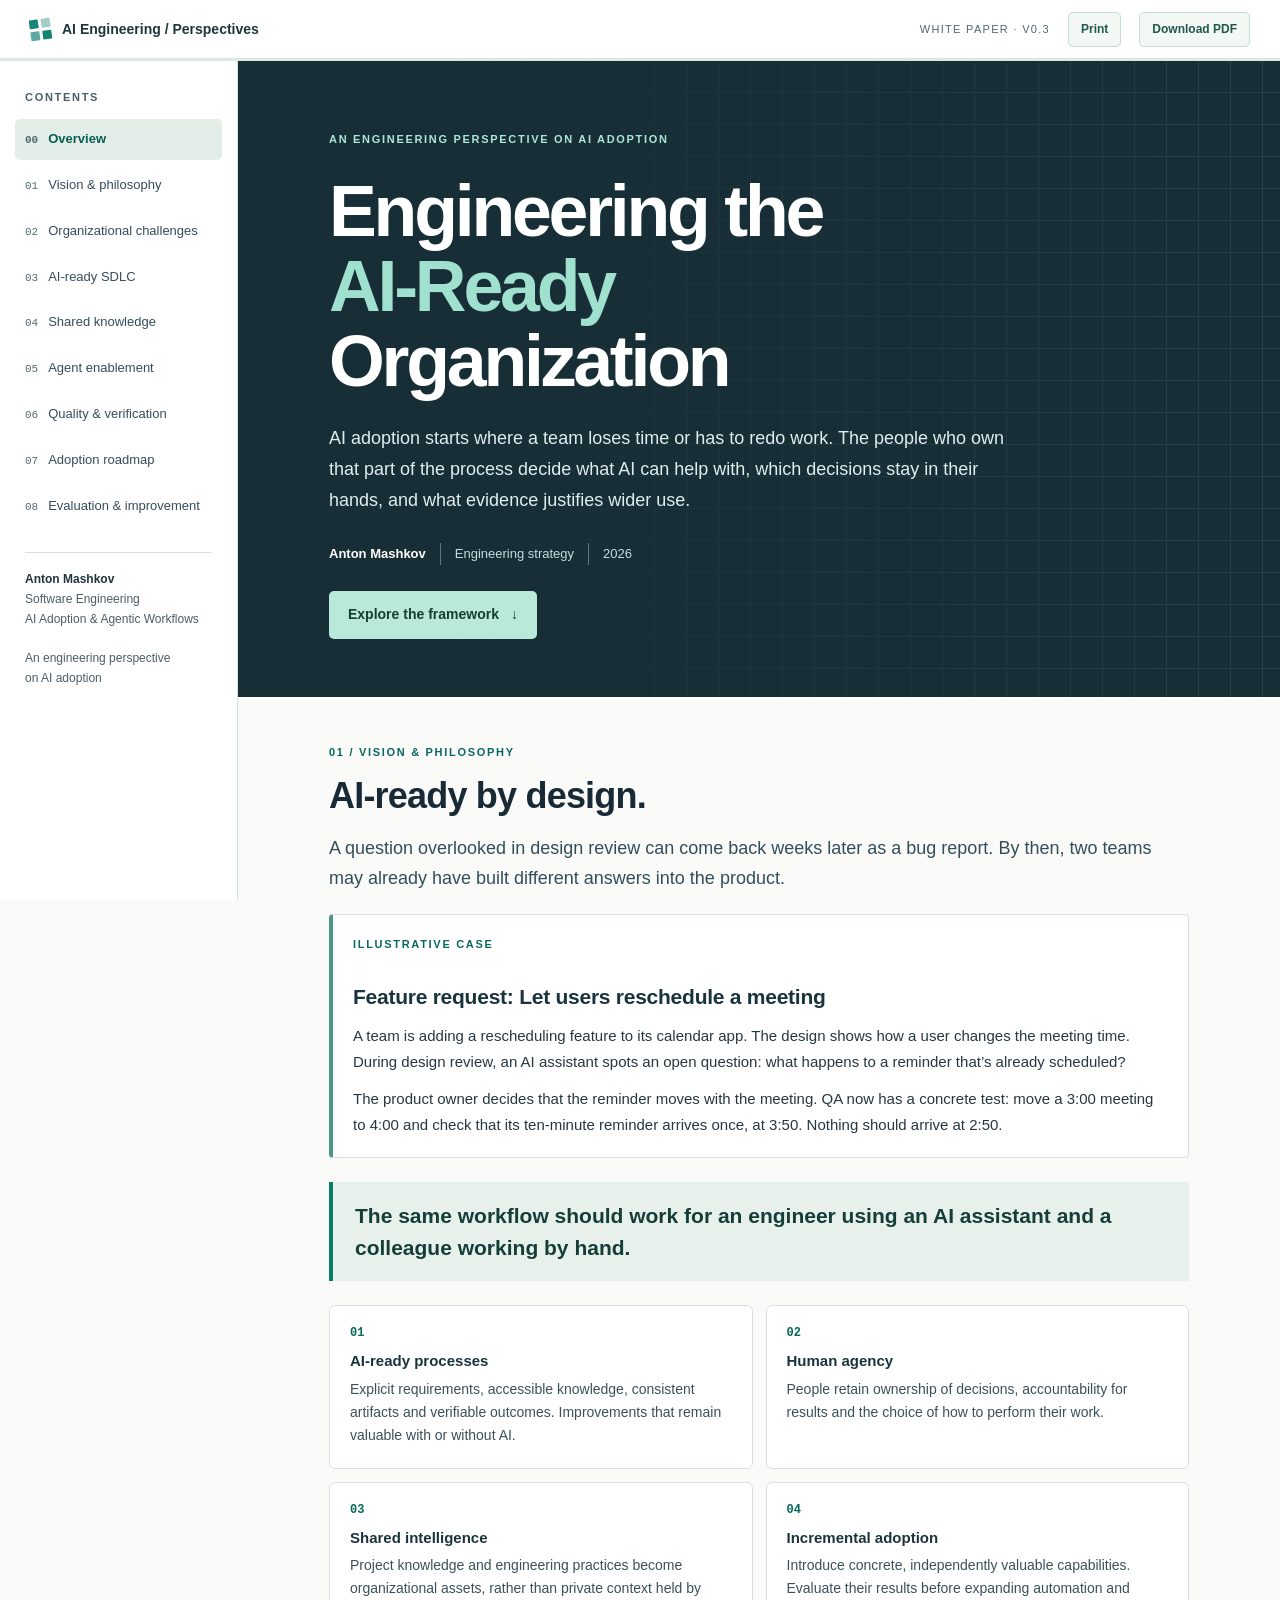
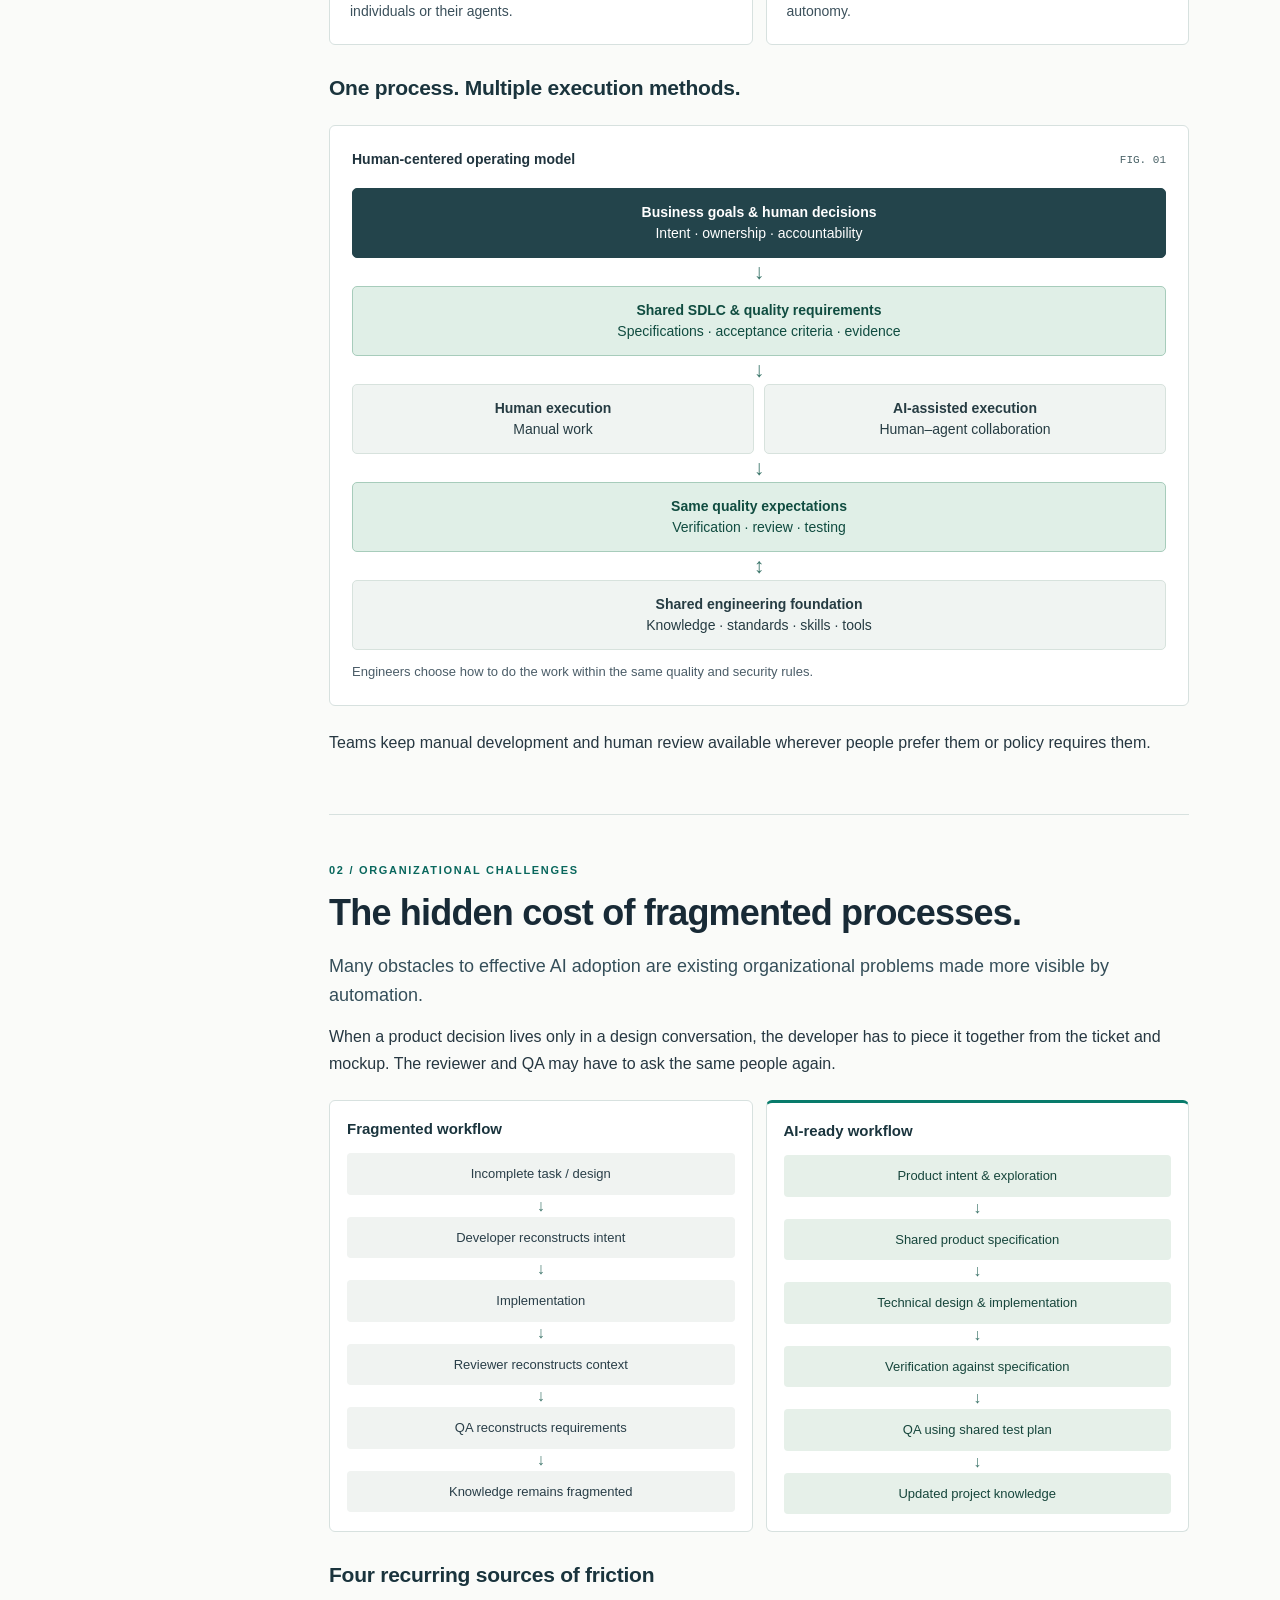
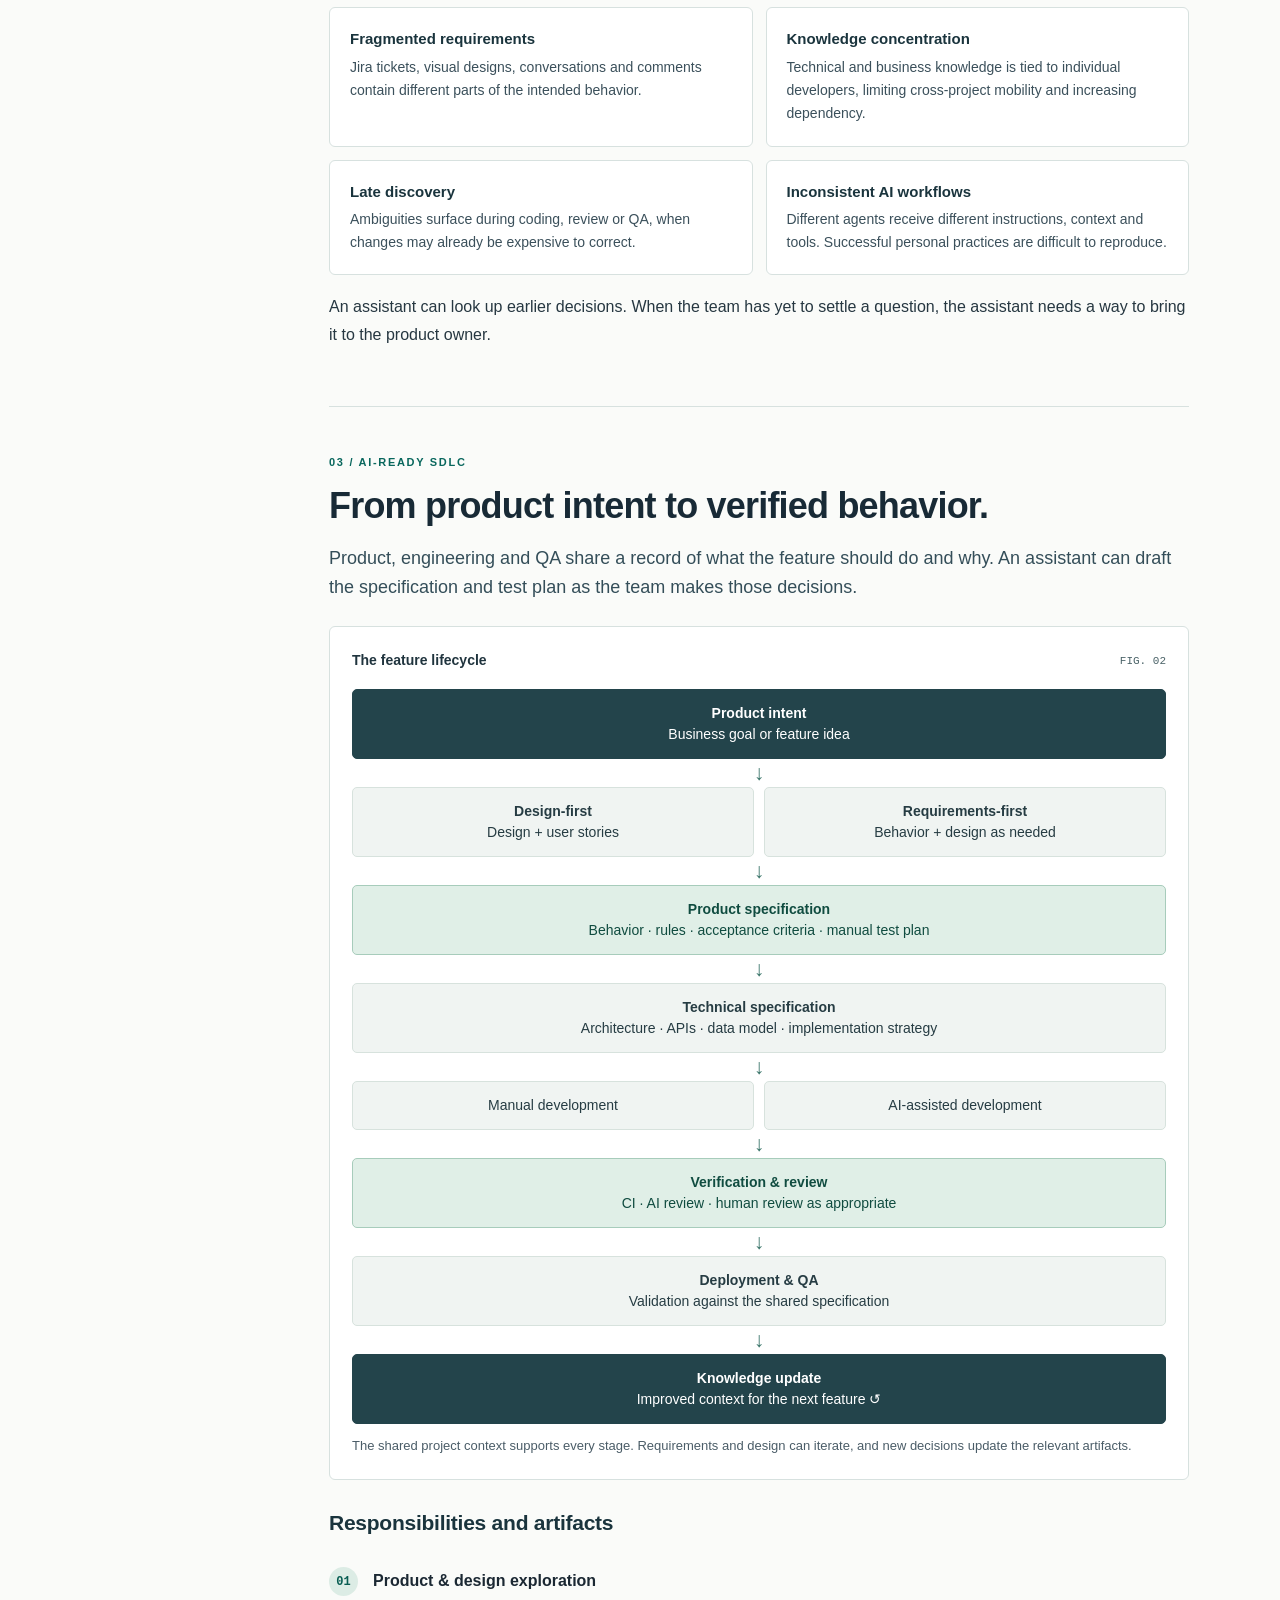
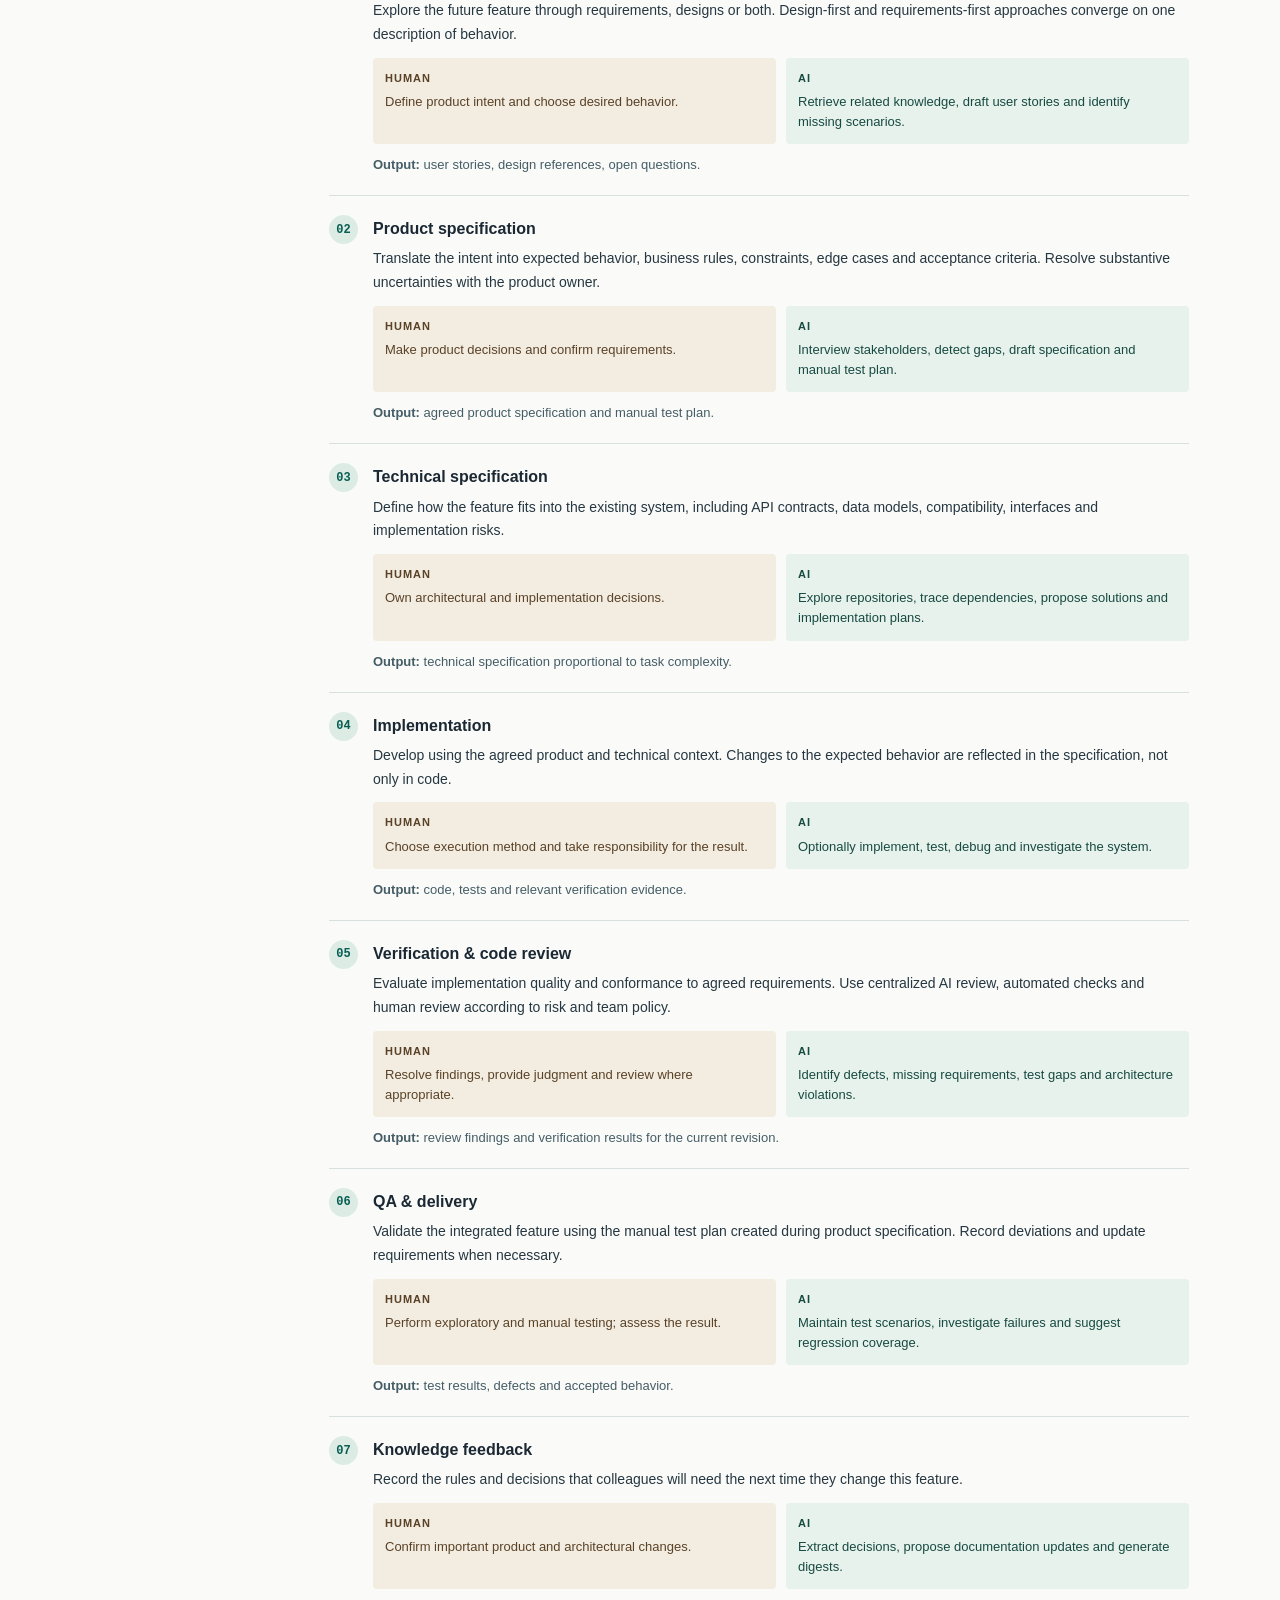
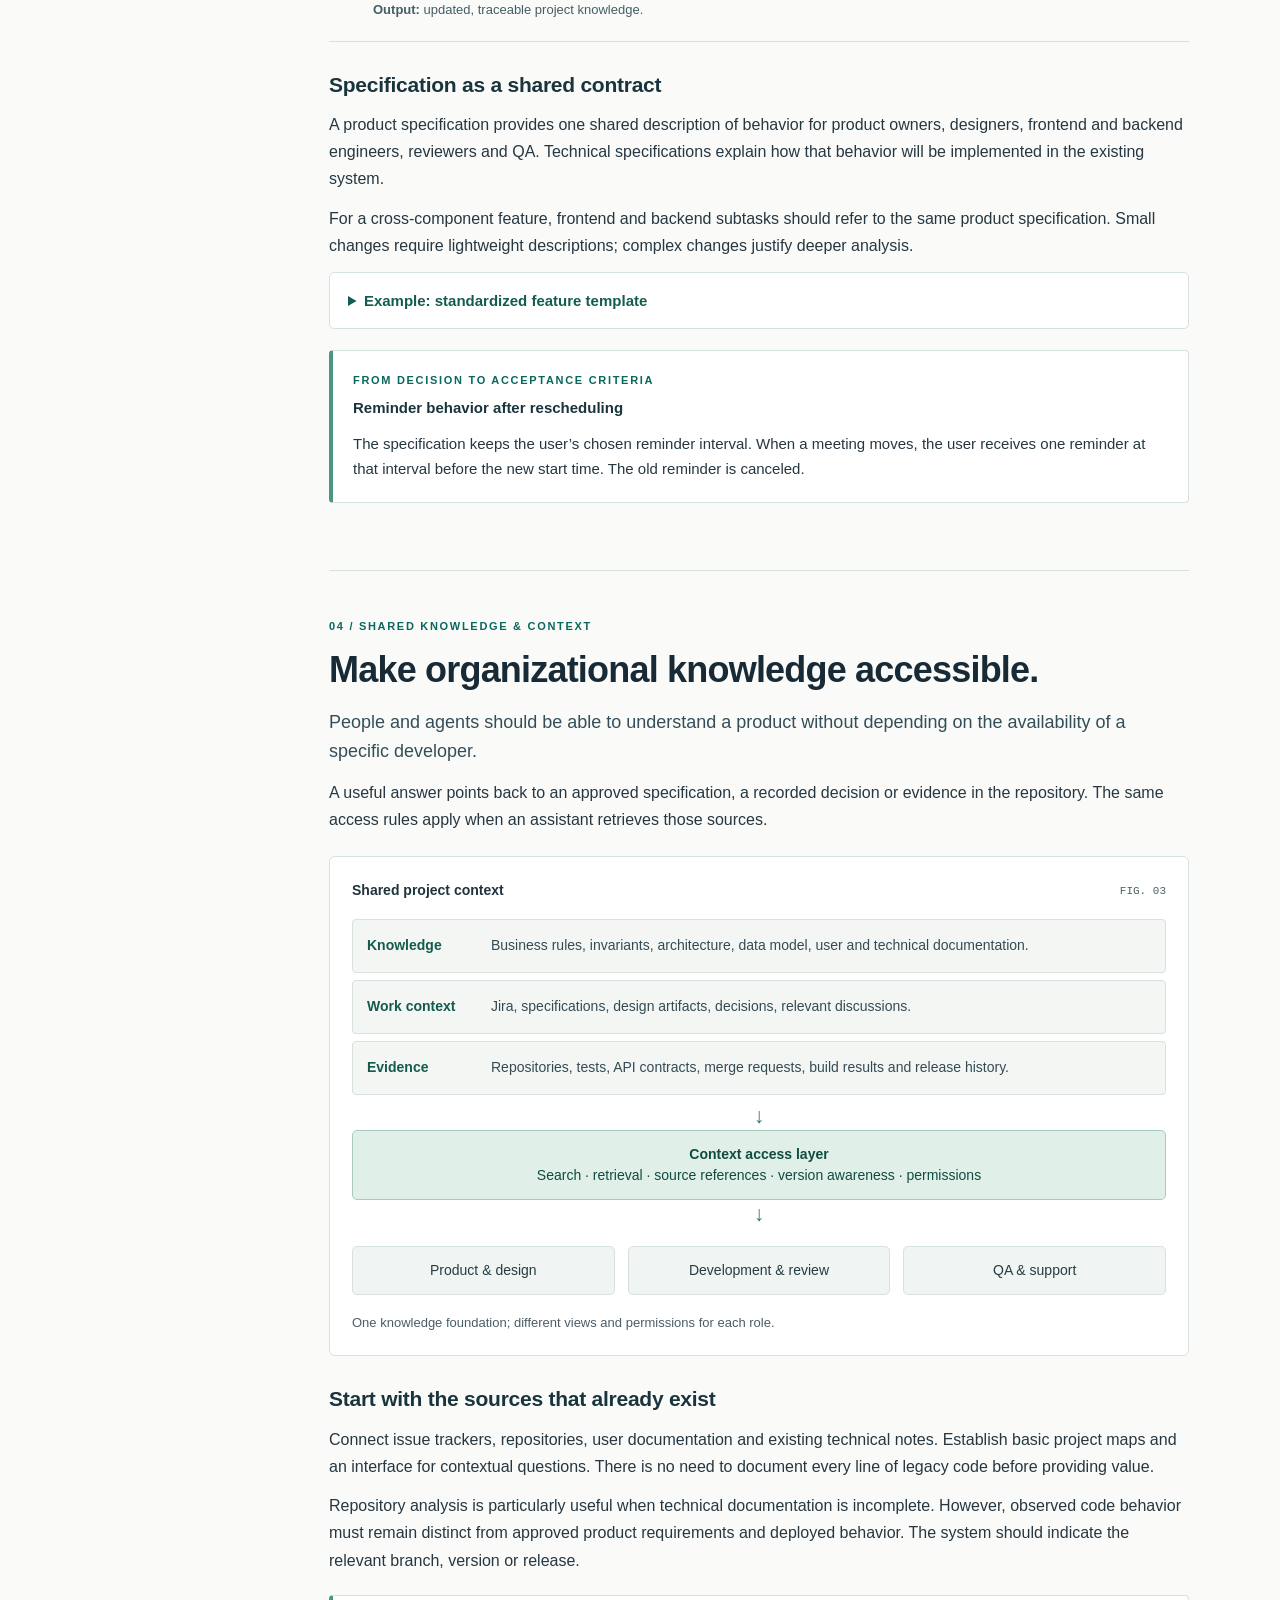
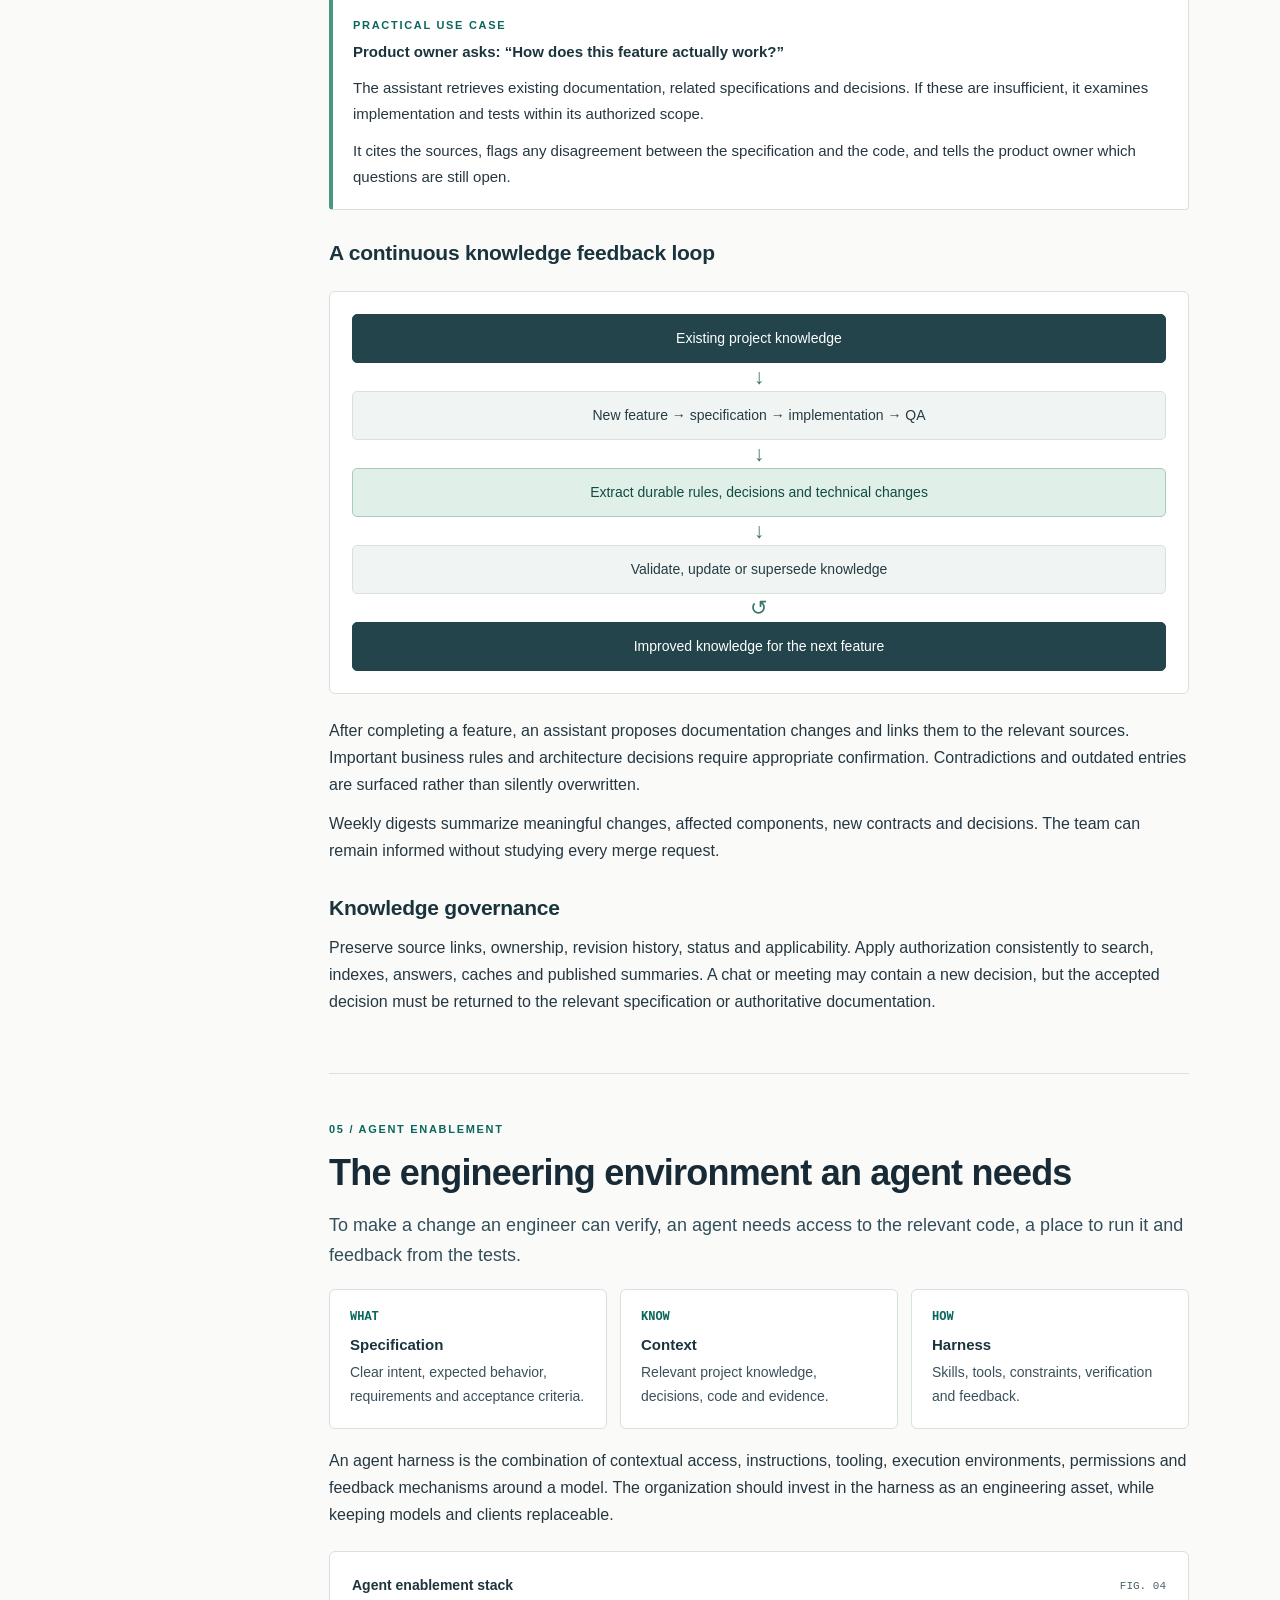
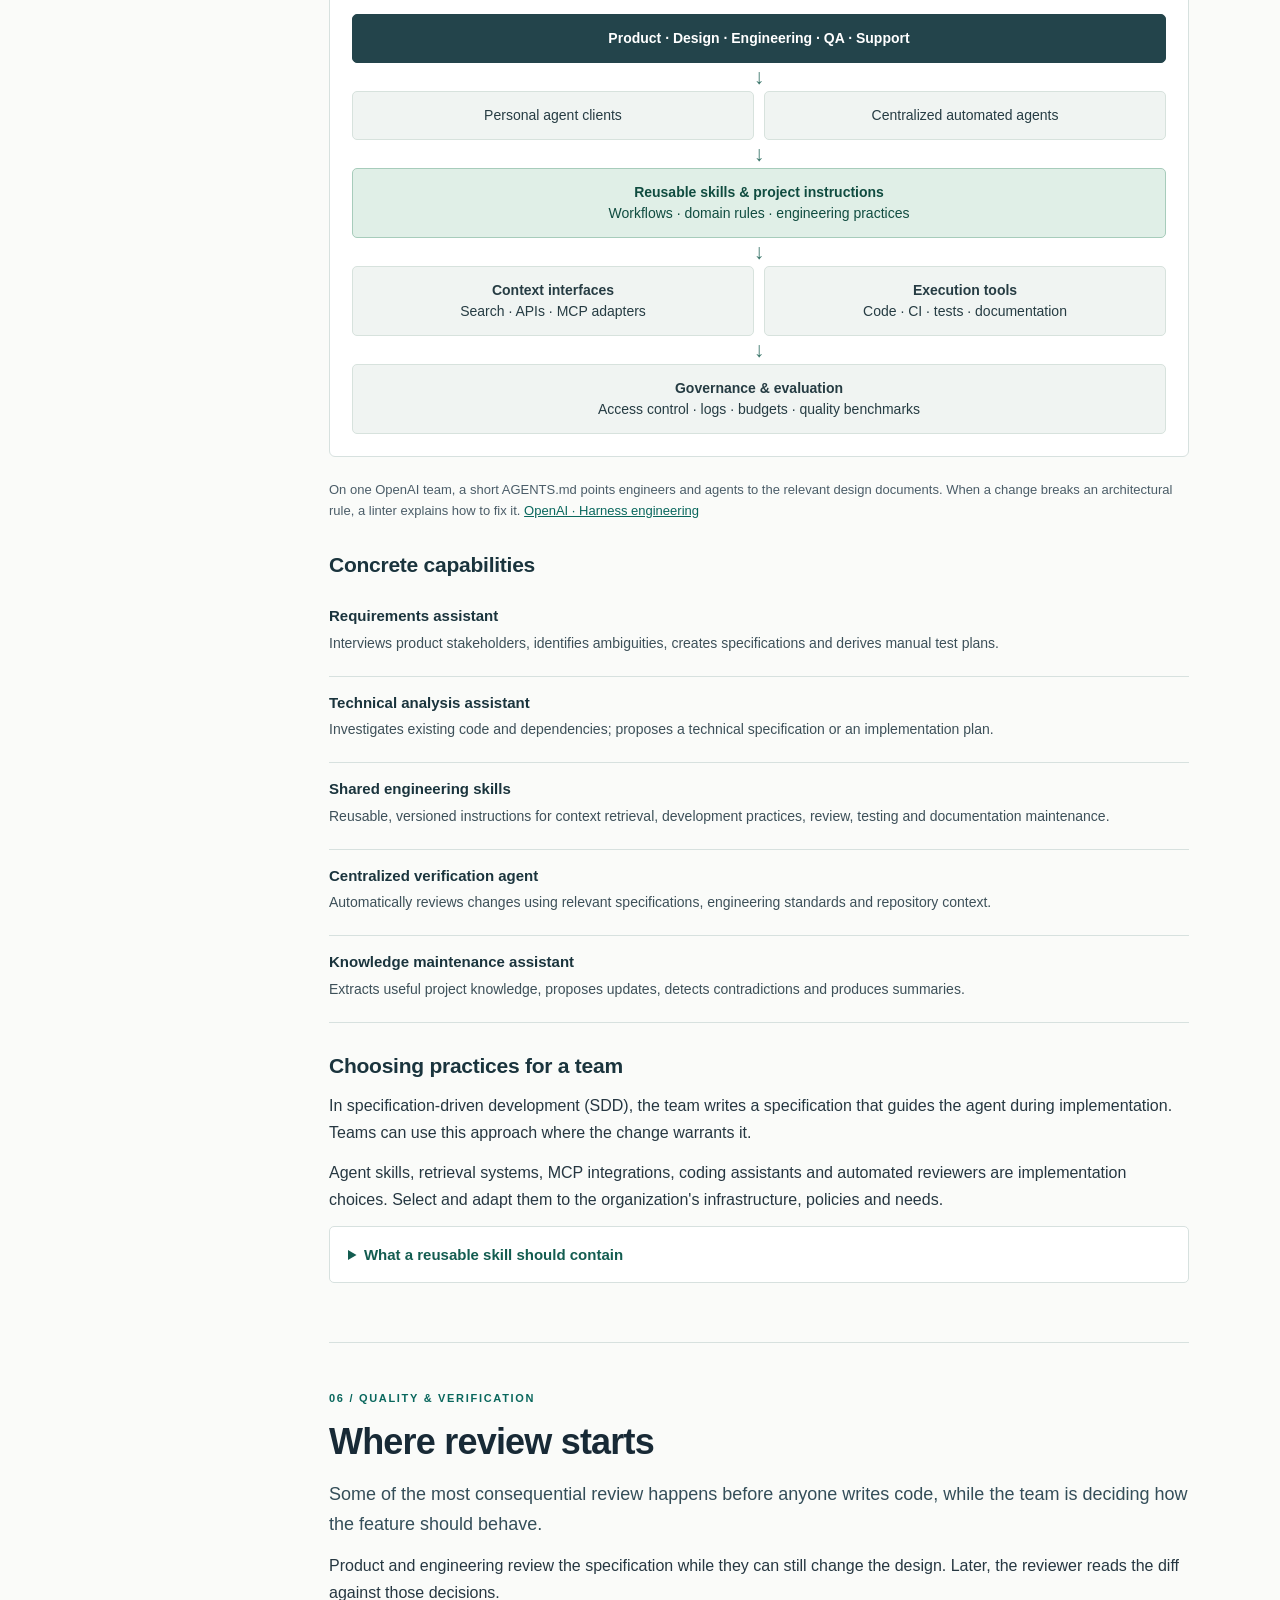
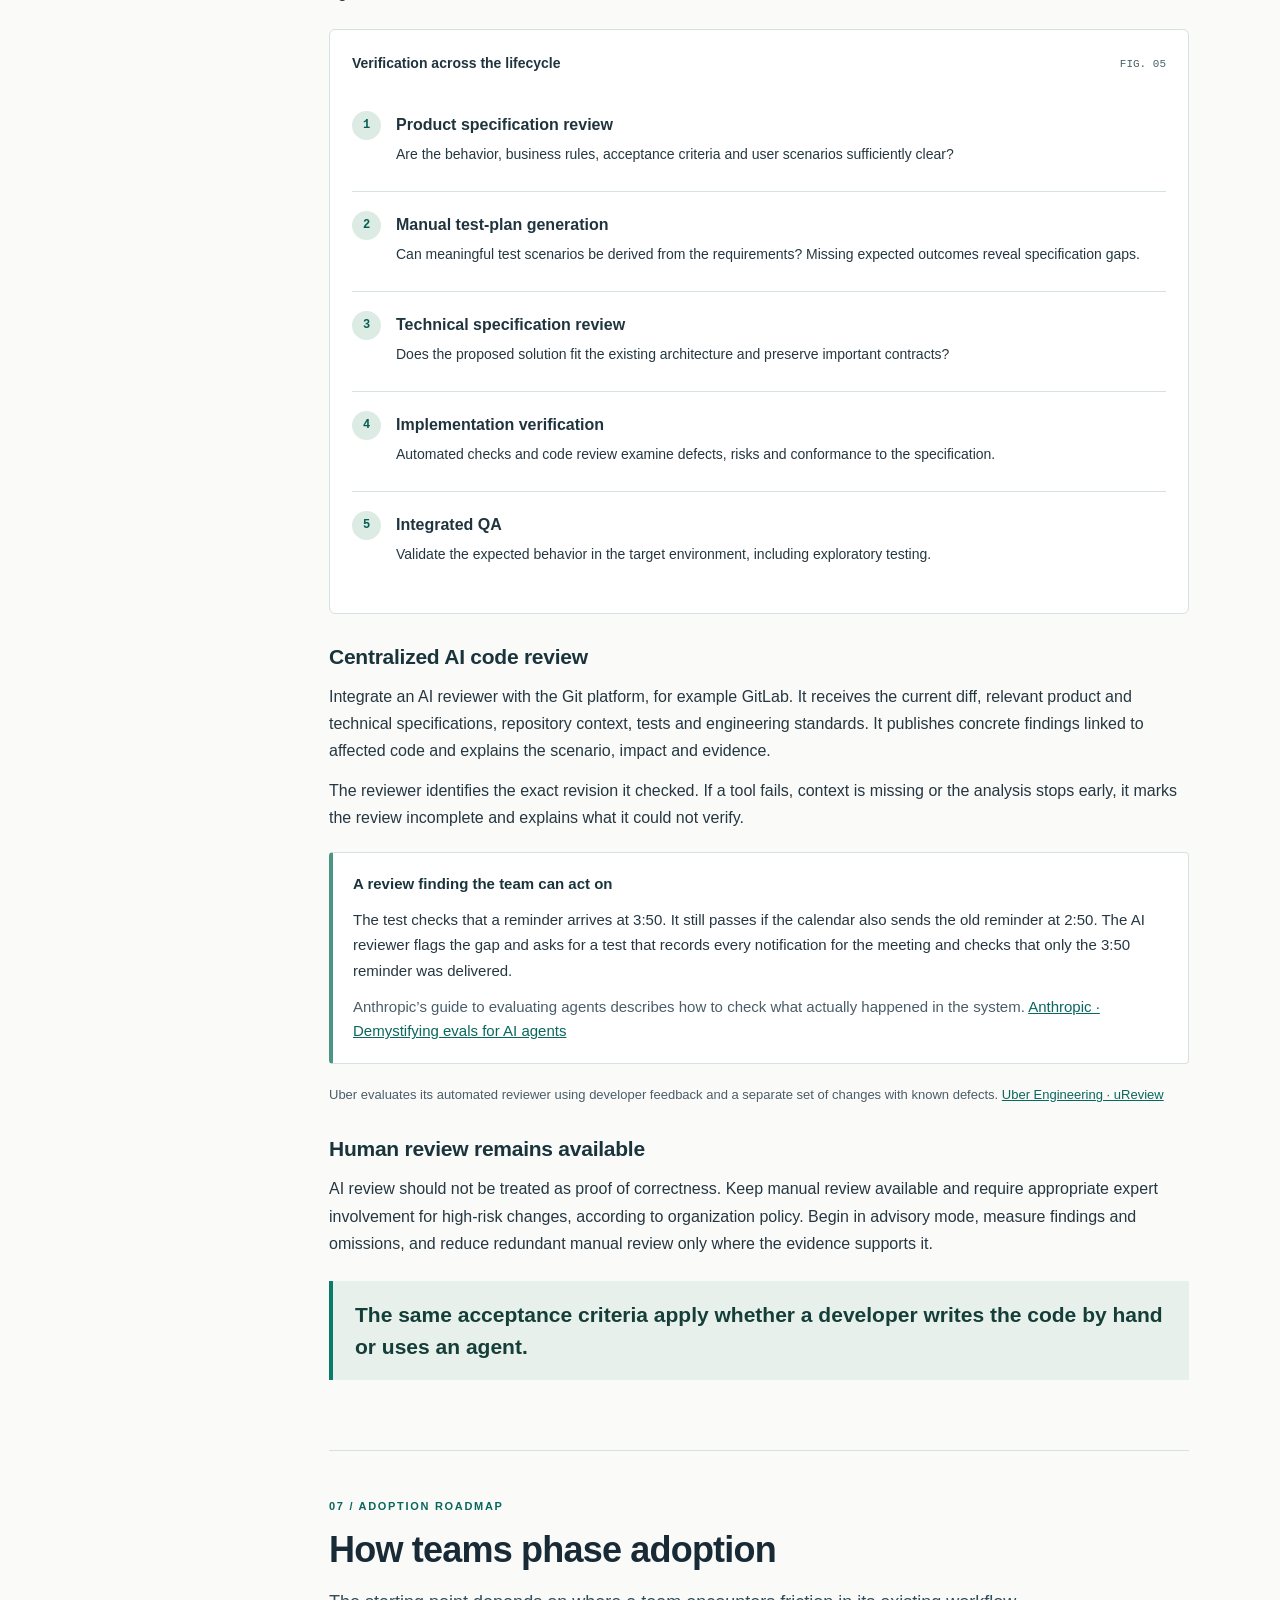
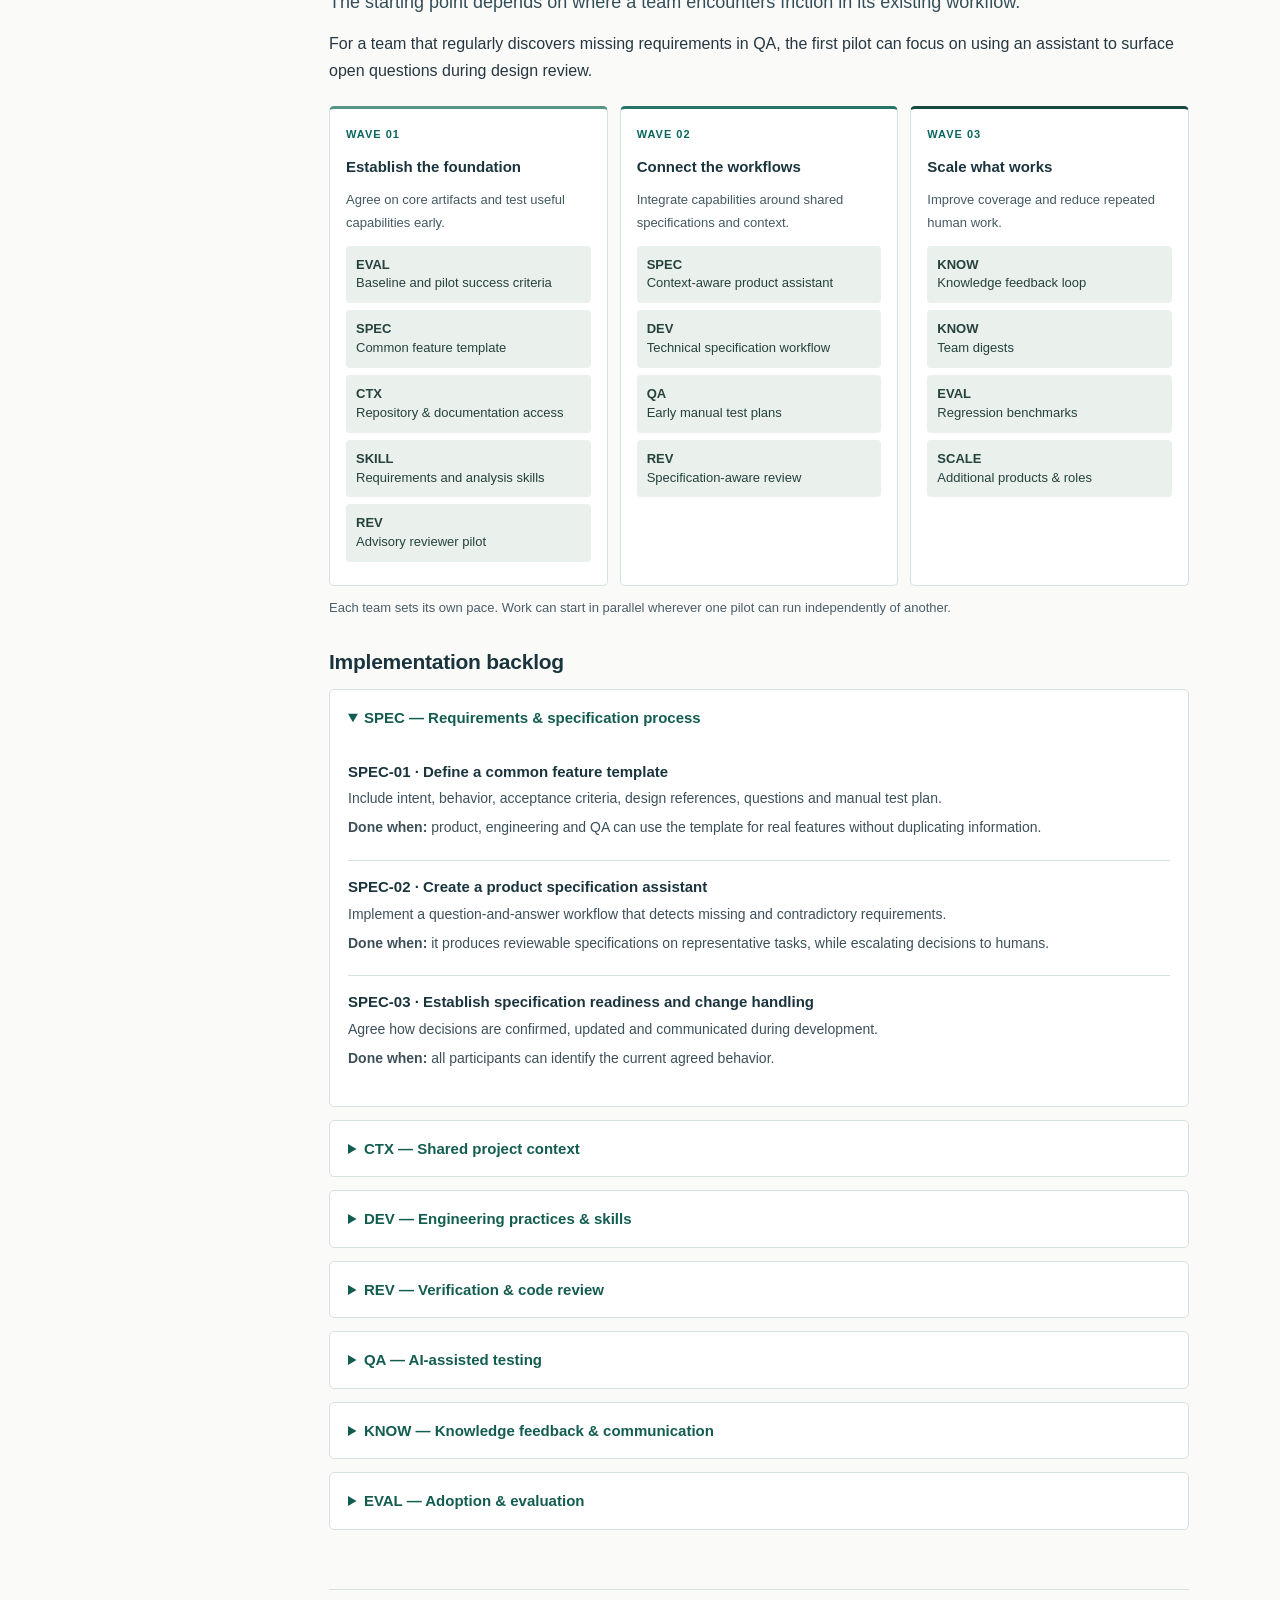
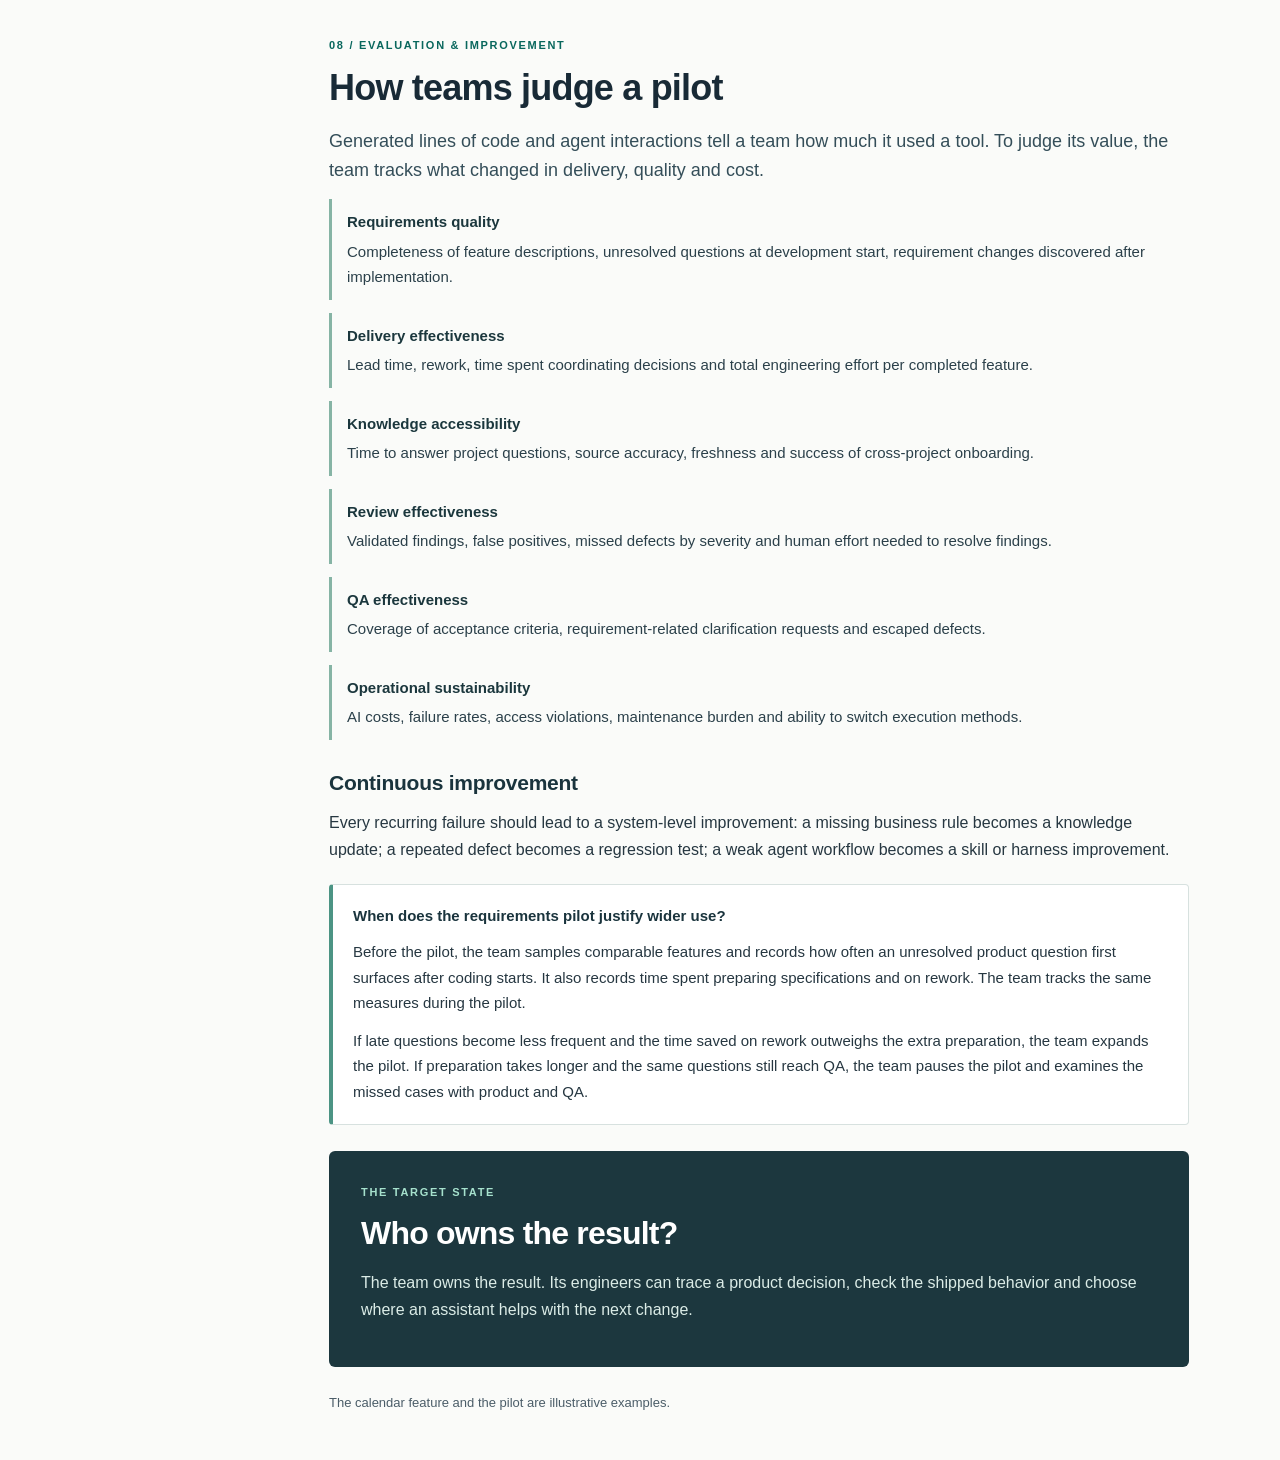
==== commit 940094f1: "Publish the AI adoption paper with print and downloadable PDF editions" ====
--- a/index.html
+++ b/index.html
@@ -14,7 +14,7 @@
 <a class="skip-link" href="#main-content">Skip to content</a>
 <header class="top">
   <a class="brand" href="#cover"><span class="logo" aria-hidden="true"><i></i><i></i><i></i><i></i></span>AI Engineering / Perspectives</a>
-  <div class="header-actions"><span class="version">White paper · v0.2</span><button class="print-button" type="button" id="print-button">Print / PDF</button></div>
+  <div class="header-actions"><span class="version">White paper · v0.3</span><button class="print-button" type="button" id="print-button" hidden>Print</button><a class="print-button" href="output/pdf/ai-ready-organization.pdf" download>Download PDF</a></div>
   <div class="progress" aria-hidden="true"><div id="paper-progress"></div></div>
 </header>
 <div class="mobile-nav"><label for="chapter-select" class="sr-only">Navigate chapters</label><select id="chapter-select"><option value="cover">Overview</option><option value="vision">01 — Vision &amp; philosophy</option><option value="challenges">02 — Organizational challenges</option><option value="lifecycle">03 — AI-ready SDLC</option><option value="knowledge">04 — Shared knowledge</option><option value="harness">05 — Agent enablement</option><option value="quality">06 — Quality &amp; verification</option><option value="roadmap">07 — Adoption roadmap</option><option value="evaluation">08 — Evaluation &amp; improvement</option></select></div>
@@ -32,13 +32,13 @@
     <a href="#roadmap"><span>07</span> Adoption roadmap</a>
     <a href="#evaluation"><span>08</span> Evaluation &amp; improvement</a>
   </nav>
-  <footer><b>Anton Mashkov</b><br>Software Engineering<br>AI Adoption &amp; Agentic Workflows<br><br>Proposed framework<br>Based on engineering practice</footer>
+  <footer><b>Anton Mashkov</b><br>Software Engineering<br>AI Adoption &amp; Agentic Workflows<br><br>An engineering perspective<br>on AI adoption</footer>
 </aside>
 <div class="reading">
 <div class="hero" id="cover"><div class="hero-inner">
-  <div class="eyebrow">An AI adoption framework</div>
+  <div class="eyebrow">An engineering perspective on AI adoption</div>
   <h1>Engineering the<br><em>AI-Ready</em><br>Organization</h1>
-  <p>A human-centered framework for AI adoption across the software development lifecycle. Designing better processes, shared knowledge and engineering environments in which both people and AI agents can work effectively.</p>
+  <p>AI adoption starts where a team loses time or has to redo work. The people who own that part of the process decide what AI can help with, which decisions stay in their hands, and what evidence justifies wider use.</p>
   <div class="meta"><b>Anton Mashkov</b><span>Engineering strategy</span><span>2026</span></div>
   <a class="primary" href="#vision">Explore the framework <span aria-hidden="true">↓</span></a>
 </div></div>
@@ -46,9 +46,14 @@
 <section id="vision" aria-labelledby="vision-heading">
 <div class="eyebrow">01 / Vision &amp; philosophy</div>
 <h2 id="vision-heading">AI-ready by design.</h2>
-<p class="lead">AI adoption should improve the organization's ability to deliver software, not merely its employees' ability to generate code.</p>
-<p>Individual AI tools can significantly improve personal workflows. But personal productivity does not automatically translate into organizational effectiveness. The next step is to design a shared environment in which AI can contribute throughout the product and engineering lifecycle.</p>
-<blockquote class="quote">Design processes for effective AI collaboration — without making those processes dependent on AI.</blockquote>
+<p class="lead">A question overlooked in design review can come back weeks later as a bug report. By then, two teams may already have built different answers into the product.</p>
+<div class="case">
+<div class="eyebrow">Illustrative case</div>
+<h3>Feature request: Let users reschedule a meeting</h3>
+<p>A team is adding a rescheduling feature to its calendar app. The design shows how a user changes the meeting time. During design review, an AI assistant spots an open question: what happens to a reminder that’s already scheduled?</p>
+<p>The product owner decides that the reminder moves with the meeting. QA now has a concrete test: move a 3:00 meeting to 4:00 and check that its ten-minute reminder arrives once, at 3:50. Nothing should arrive at 2:50.</p>
+</div>
+<blockquote class="quote">The same workflow should work for an engineer using an AI assistant and a colleague working by hand.</blockquote>
 <div class="two">
 <div class="tile"><div class="num">01</div><h4>AI-ready processes</h4><p>Explicit requirements, accessible knowledge, consistent artifacts and verifiable outcomes. Improvements that remain valuable with or without AI.</p></div>
 <div class="tile"><div class="num">02</div><h4>Human agency</h4><p>People retain ownership of decisions, accountability for results and the choice of how to perform their work.</p></div>
@@ -67,15 +72,15 @@
 <div class="node strong"><b>Same quality expectations</b>Verification · review · testing</div>
 <div class="arrow" aria-hidden="true">↕</div>
 <div class="node"><b>Shared engineering foundation</b>Knowledge · standards · skills · tools</div>
-<figcaption class="caption">The organization deliberately adopts AI; individual execution methods remain flexible, subject to shared quality and security policies.</figcaption>
-</figure>
-<p>The goal is not to mandate coding agents or replace human reviewers. It is to make AI-assisted work practical, reliable and accessible while preserving the manual path whenever it is preferred or required.</p>
+<figcaption class="caption">Engineers choose how to do the work within the same quality and security rules.</figcaption>
+</figure>
+<p>Teams keep manual development and human review available wherever people prefer them or policy requires them.</p>
 </section>
 <section id="challenges" aria-labelledby="challenges-heading">
 <div class="eyebrow">02 / Organizational challenges</div>
 <h2 id="challenges-heading">The hidden cost of fragmented processes.</h2>
 <p class="lead">Many obstacles to effective AI adoption are existing organizational problems made more visible by automation.</p>
-<p>Product intent, design, requirements, implementation and QA are often connected through conversations rather than a durable, shared description of expected behavior. Each participant reconstructs the missing pieces independently.</p>
+<p>When a product decision lives only in a design conversation, the developer has to piece it together from the ticket and mockup. The reviewer and QA may have to ask the same people again.</p>
 <div class="compare">
 <div><h4>Fragmented workflow</h4><div class="chain">Incomplete task / design</div><div class="tiny-arrow" aria-hidden="true">↓</div><div class="chain">Developer reconstructs intent</div><div class="tiny-arrow" aria-hidden="true">↓</div><div class="chain">Implementation</div><div class="tiny-arrow" aria-hidden="true">↓</div><div class="chain">Reviewer reconstructs context</div><div class="tiny-arrow" aria-hidden="true">↓</div><div class="chain">QA reconstructs requirements</div><div class="tiny-arrow" aria-hidden="true">↓</div><div class="chain">Knowledge remains fragmented</div></div>
 <div><h4>AI-ready workflow</h4><div class="chain">Product intent &amp; exploration</div><div class="tiny-arrow" aria-hidden="true">↓</div><div class="chain">Shared product specification</div><div class="tiny-arrow" aria-hidden="true">↓</div><div class="chain">Technical design &amp; implementation</div><div class="tiny-arrow" aria-hidden="true">↓</div><div class="chain">Verification against specification</div><div class="tiny-arrow" aria-hidden="true">↓</div><div class="chain">QA using shared test plan</div><div class="tiny-arrow" aria-hidden="true">↓</div><div class="chain">Updated project knowledge</div></div>
@@ -87,13 +92,12 @@
 <div class="tile"><h4>Late discovery</h4><p>Ambiguities surface during coding, review or QA, when changes may already be expensive to correct.</p></div>
 <div class="tile"><h4>Inconsistent AI workflows</h4><p>Different agents receive different instructions, context and tools. Successful personal practices are difficult to reproduce.</p></div>
 </div>
-<div class="case"><div class="eyebrow">Illustrative engineering case</div><h4>A document merge feature</h4><p>A design describes the merge interface, but leaves unresolved how dynamically resolved references behave during conflicts. Frontend and backend teams can implement different interpretations. QA subsequently has no reliable basis for distinguishing a defect from intended behavior.</p><p><b>Intervention:</b> capture user stories during design exploration, resolve behavior in the product specification, and generate manual test scenarios before implementation.</p></div>
-<p>More powerful AI models alone cannot determine a product decision that has never been made. A reliable system must provide both the relevant existing context and a clear mechanism for resolving uncertainty.</p>
+<p>An assistant can look up earlier decisions. When the team has yet to settle a question, the assistant needs a way to bring it to the product owner.</p>
 </section>
 <section id="lifecycle" aria-labelledby="lifecycle-heading">
 <div class="eyebrow">03 / AI-ready SDLC</div>
 <h2 id="lifecycle-heading">From product intent to verified behavior.</h2>
-<p class="lead">The proposed lifecycle makes intent, decisions and knowledge explicit while using AI to reduce the manual effort needed to produce them.</p>
+<p class="lead">Product, engineering and QA share a record of what the feature should do and why. An assistant can draft the specification and test plan as the team makes those decisions.</p>
 <figure class="diagram">
 <div class="diagram-head"><b>The feature lifecycle</b><span>FIG. 02</span></div>
 <div class="node dark"><b>Product intent</b>Business goal or feature idea</div><div class="arrow" aria-hidden="true">↓</div>
@@ -113,7 +117,7 @@
 <div class="stage"><div class="step">04</div><div><b>Implementation</b><p>Develop using the agreed product and technical context. Changes to the expected behavior are reflected in the specification, not only in code.</p><div class="roles"><div class="role human"><b>Human</b>Choose execution method and take responsibility for the result.</div><div class="role"><b>AI</b>Optionally implement, test, debug and investigate the system.</div></div><div class="artifact"><strong>Output:</strong> code, tests and relevant verification evidence.</div></div></div>
 <div class="stage"><div class="step">05</div><div><b>Verification &amp; code review</b><p>Evaluate implementation quality and conformance to agreed requirements. Use centralized AI review, automated checks and human review according to risk and team policy.</p><div class="roles"><div class="role human"><b>Human</b>Resolve findings, provide judgment and review where appropriate.</div><div class="role"><b>AI</b>Identify defects, missing requirements, test gaps and architecture violations.</div></div><div class="artifact"><strong>Output:</strong> review findings and verification results for the current revision.</div></div></div>
 <div class="stage"><div class="step">06</div><div><b>QA &amp; delivery</b><p>Validate the integrated feature using the manual test plan created during product specification. Record deviations and update requirements when necessary.</p><div class="roles"><div class="role human"><b>Human</b>Perform exploratory and manual testing; assess the result.</div><div class="role"><b>AI</b>Maintain test scenarios, investigate failures and suggest regression coverage.</div></div><div class="artifact"><strong>Output:</strong> test results, defects and accepted behavior.</div></div></div>
-<div class="stage"><div class="step">07</div><div><b>Knowledge feedback</b><p>Promote durable knowledge from the completed feature into the shared project context.</p><div class="roles"><div class="role human"><b>Human</b>Confirm important product and architectural changes.</div><div class="role"><b>AI</b>Extract decisions, propose documentation updates and generate digests.</div></div><div class="artifact"><strong>Output:</strong> updated, traceable project knowledge.</div></div></div>
+<div class="stage"><div class="step">07</div><div><b>Knowledge feedback</b><p>Record the rules and decisions that colleagues will need the next time they change this feature.</p><div class="roles"><div class="role human"><b>Human</b>Confirm important product and architectural changes.</div><div class="role"><b>AI</b>Extract decisions, propose documentation updates and generate digests.</div></div><div class="artifact"><strong>Output:</strong> updated, traceable project knowledge.</div></div></div>
 <h3>Specification as a shared contract</h3>
 <p>A product specification provides one shared description of behavior for product owners, designers, frontend and backend engineers, reviewers and QA. Technical specifications explain how that behavior will be implemented in the existing system.</p>
 <p>For a cross-component feature, frontend and backend subtasks should refer to the same product specification. Small changes require lightweight descriptions; complex changes justify deeper analysis.</p>
@@ -127,13 +131,13 @@
 06  Dependencies and unresolved questions
 07  Manual test plan
 08  Related decisions &amp; technical specification</pre><p class="note">A Jira template is one possible implementation. The objective is a common description of the feature, not mandatory long-form documentation.</p></div></details>
-<div class="case"><div class="eyebrow">AI-assisted product specification</div><h4>Turning a request into a verifiable feature</h4><p>For a request to add a new data field, a context-aware assistant asks how existing records behave, whether the field is editable, how it interacts with validation and inheritance, and what the user should see when it is missing.</p><p>The product owner resolves business questions. The developer and agent subsequently investigate the technical consequences.</p></div>
+<div class="case"><div class="eyebrow">From decision to acceptance criteria</div><h4>Reminder behavior after rescheduling</h4><p>The specification keeps the user’s chosen reminder interval. When a meeting moves, the user receives one reminder at that interval before the new start time. The old reminder is canceled.</p></div>
 </section>
 <section id="knowledge" aria-labelledby="knowledge-heading">
 <div class="eyebrow">04 / Shared knowledge &amp; context</div>
 <h2 id="knowledge-heading">Make organizational knowledge accessible.</h2>
 <p class="lead">People and agents should be able to understand a product without depending on the availability of a specific developer.</p>
-<p>The shared context is not simply a vector database or a collection of automatically generated summaries. It is an organized system of authoritative sources, curated knowledge and evidence, with clear provenance and access boundaries.</p>
+<p>A useful answer points back to an approved specification, a recorded decision or evidence in the repository. The same access rules apply when an assistant retrieves those sources.</p>
 <figure class="diagram">
 <div class="diagram-head"><b>Shared project context</b><span>FIG. 03</span></div>
 <div class="layer"><b>Knowledge</b><span>Business rules, invariants, architecture, data model, user and technical documentation.</span></div>
@@ -147,7 +151,7 @@
 <h3>Start with the sources that already exist</h3>
 <p>Connect issue trackers, repositories, user documentation and existing technical notes. Establish basic project maps and an interface for contextual questions. There is no need to document every line of legacy code before providing value.</p>
 <p>Repository analysis is particularly useful when technical documentation is incomplete. However, observed code behavior must remain distinct from approved product requirements and deployed behavior. The system should indicate the relevant branch, version or release.</p>
-<div class="case"><div class="eyebrow">Practical use case</div><h4>Product owner asks: “How does this feature actually work?”</h4><p>The assistant retrieves existing documentation, related specifications and decisions. If these are insufficient, it examines implementation and tests within its authorized scope.</p><p>It returns an evidence-based answer, identifies discrepancies and explains what is not yet documented — instead of requiring the original developer to reconstruct the answer.</p></div>
+<div class="case"><div class="eyebrow">Practical use case</div><h4>Product owner asks: “How does this feature actually work?”</h4><p>The assistant retrieves existing documentation, related specifications and decisions. If these are insufficient, it examines implementation and tests within its authorized scope.</p><p>It cites the sources, flags any disagreement between the specification and the code, and tells the product owner which questions are still open.</p></div>
 <h3>A continuous knowledge feedback loop</h3>
 <figure class="diagram" aria-label="Continuous knowledge feedback loop">
 <div class="node dark">Existing project knowledge</div><div class="arrow" aria-hidden="true">↓</div>
@@ -163,8 +167,8 @@
 </section>
 <section id="harness" aria-labelledby="harness-heading">
 <div class="eyebrow">05 / Agent enablement</div>
-<h2 id="harness-heading">Build the environment, not just the prompt.</h2>
-<p class="lead">Engineering effort should be directed toward the infrastructure that allows agents to perform useful, repeatable and verifiable work.</p>
+<h2 id="harness-heading">The engineering environment an agent needs</h2>
+<p class="lead">To make a change an engineer can verify, an agent needs access to the relevant code, a place to run it and feedback from the tests.</p>
 <div class="three">
 <div class="tile"><div class="num">WHAT</div><h4>Specification</h4><p>Clear intent, expected behavior, requirements and acceptance criteria.</p></div>
 <div class="tile"><div class="num">KNOW</div><h4>Context</h4><p>Relevant project knowledge, decisions, code and evidence.</p></div>
@@ -179,22 +183,23 @@
 <div class="lane"><div class="node"><b>Context interfaces</b>Search · APIs · MCP adapters</div><div class="node"><b>Execution tools</b>Code · CI · tests · documentation</div></div><div class="arrow" aria-hidden="true">↓</div>
 <div class="node"><b>Governance &amp; evaluation</b>Access control · logs · budgets · quality benchmarks</div>
 </figure>
+<p class="note">On one OpenAI team, a short AGENTS.md points engineers and agents to the relevant design documents. When a change breaks an architectural rule, a linter explains how to fix it. <a href="https://openai.com/index/harness-engineering/">OpenAI · Harness engineering</a></p>
 <h3>Concrete capabilities</h3>
 <div class="check"><h4>Requirements assistant</h4><p>Interviews product stakeholders, identifies ambiguities, creates specifications and derives manual test plans.</p></div>
 <div class="check"><h4>Technical analysis assistant</h4><p>Investigates existing code and dependencies; proposes a technical specification or an implementation plan.</p></div>
 <div class="check"><h4>Shared engineering skills</h4><p>Reusable, versioned instructions for context retrieval, development practices, review, testing and documentation maintenance.</p></div>
 <div class="check"><h4>Centralized verification agent</h4><p>Automatically reviews changes using relevant specifications, engineering standards and repository context.</p></div>
 <div class="check"><h4>Knowledge maintenance assistant</h4><p>Extracts useful project knowledge, proposes updates, detects contradictions and produces summaries.</p></div>
-<h3>Practices, not compulsory methodologies</h3>
-<p>Specification-driven development (SDD) is one useful way of connecting human-readable specifications with agent-assisted implementation. It is a technique within this framework, not its defining principle or a mandatory workflow for every task.</p>
+<h3>Choosing practices for a team</h3>
+<p>In specification-driven development (SDD), the team writes a specification that guides the agent during implementation. Teams can use this approach where the change warrants it.</p>
 <p>Agent skills, retrieval systems, MCP integrations, coding assistants and automated reviewers are implementation choices. Select and adapt them to the organization's infrastructure, policies and needs.</p>
 <details><summary>What a reusable skill should contain</summary><div><ul><li>Purpose, applicability and expected output.</li><li>Required sources and tools.</li><li>Steps, quality checks and handling of uncertainty.</li><li>Examples and known failure cases.</li><li>Version, owner and evaluation scenarios.</li></ul><p class="note">Keep enforceable policies in deterministic tooling when possible. A written instruction is not a substitute for an actual security, test or access-control check.</p></div></details>
 </section>
 <section id="quality" aria-labelledby="quality-heading">
 <div class="eyebrow">06 / Quality &amp; verification</div>
-<h2 id="quality-heading">Move judgment upstream. Verify continuously.</h2>
-<p class="lead">The highest-value human contribution often occurs before implementation, when the organization decides what to build and how it should behave.</p>
-<p>Reviewing a finished diff is valuable, but it is an inefficient way to discover that different participants understood the feature differently. Specifications allow product and technical decisions to be reviewed earlier, while implementation review checks whether those decisions were realized correctly.</p>
+<h2 id="quality-heading">Where review starts</h2>
+<p class="lead">Some of the most consequential review happens before anyone writes code, while the team is deciding how the feature should behave.</p>
+<p>Product and engineering review the specification while they can still change the design. Later, the reviewer reads the diff against those decisions.</p>
 <figure class="diagram"><div class="diagram-head"><b>Verification across the lifecycle</b><span>FIG. 05</span></div>
 <div class="stage"><div class="step">1</div><div><b>Product specification review</b><p>Are the behavior, business rules, acceptance criteria and user scenarios sufficiently clear?</p></div></div>
 <div class="stage"><div class="step">2</div><div><b>Manual test-plan generation</b><p>Can meaningful test scenarios be derived from the requirements? Missing expected outcomes reveal specification gaps.</p></div></div>
@@ -204,23 +209,24 @@
 </figure>
 <h3>Centralized AI code review</h3>
 <p>Integrate an AI reviewer with the Git platform, for example GitLab. It receives the current diff, relevant product and technical specifications, repository context, tests and engineering standards. It publishes concrete findings linked to affected code and explains the scenario, impact and evidence.</p>
-<p>A review must be tied to the exact revision. Tool failures, unavailable context and incomplete analysis should be reported as incomplete verification, not as a successful review with no findings.</p>
-<div class="case"><div class="eyebrow">Example review findings</div><p><b>Requirement mismatch:</b> AC-03 requires existing records to retain their value during migration, but the implementation resets the field.</p><p><b>Coverage gap:</b> conflicting document references are described in the product specification, but no corresponding test or behavior is present.</p></div>
+<p>The reviewer identifies the exact revision it checked. If a tool fails, context is missing or the analysis stops early, it marks the review incomplete and explains what it could not verify.</p>
+<div class="case"><h4>A review finding the team can act on</h4><p>The test checks that a reminder arrives at 3:50. It still passes if the calendar also sends the old reminder at 2:50. The AI reviewer flags the gap and asks for a test that records every notification for the meeting and checks that only the 3:50 reminder was delivered.</p><p class="note">Anthropic’s guide to evaluating agents describes how to check what actually happened in the system. <a href="https://www.anthropic.com/research/demystifying-evals-for-ai-agents">Anthropic · Demystifying evals for AI agents</a></p></div>
+<p class="note">Uber evaluates its automated reviewer using developer feedback and a separate set of changes with known defects. <a href="https://www.uber.com/us/en/blog/ureview/">Uber Engineering · uReview</a></p>
 <h3>Human review remains available</h3>
 <p>AI review should not be treated as proof of correctness. Keep manual review available and require appropriate expert involvement for high-risk changes, according to organization policy. Begin in advisory mode, measure findings and omissions, and reduce redundant manual review only where the evidence supports it.</p>
-<blockquote class="quote">Standardize the quality of the result, not the choice of who or what performs the work.</blockquote>
+<blockquote class="quote">The same acceptance criteria apply whether a developer writes the code by hand or uses an agent.</blockquote>
 </section>
 <section id="roadmap" aria-labelledby="roadmap-heading">
 <div class="eyebrow">07 / Adoption roadmap</div>
-<h2 id="roadmap-heading">Build incrementally. Deliver in parallel.</h2>
-<p class="lead">The target architecture is clear. Implementation must be adapted to the organization's existing workflows, infrastructure and constraints.</p>
-<p>The goal of initial assessment is not to rediscover where AI can be useful. It is to understand how to integrate the proposed capabilities into the particular organization without imposing unnecessary process or technology changes.</p>
+<h2 id="roadmap-heading">How teams phase adoption</h2>
+<p class="lead">The starting point depends on where a team encounters friction in its existing workflow.</p>
+<p>For a team that regularly discovers missing requirements in QA, the first pilot can focus on using an assistant to surface open questions during design review.</p>
 <div class="road">
-<div class="wave"><div class="eyebrow">Wave 01</div><h4>Establish the foundation</h4><p>Agree on core artifacts and test useful capabilities early.</p><div class="task"><b>SPEC</b>Common feature template</div><div class="task"><b>CTX</b>Repository &amp; documentation access</div><div class="task"><b>SKILL</b>Requirements and analysis skills</div><div class="task"><b>REV</b>Advisory reviewer pilot</div></div>
+<div class="wave"><div class="eyebrow">Wave 01</div><h4>Establish the foundation</h4><p>Agree on core artifacts and test useful capabilities early.</p><div class="task"><b>EVAL</b>Baseline and pilot success criteria</div><div class="task"><b>SPEC</b>Common feature template</div><div class="task"><b>CTX</b>Repository &amp; documentation access</div><div class="task"><b>SKILL</b>Requirements and analysis skills</div><div class="task"><b>REV</b>Advisory reviewer pilot</div></div>
 <div class="wave"><div class="eyebrow">Wave 02</div><h4>Connect the workflows</h4><p>Integrate capabilities around shared specifications and context.</p><div class="task"><b>SPEC</b>Context-aware product assistant</div><div class="task"><b>DEV</b>Technical specification workflow</div><div class="task"><b>QA</b>Early manual test plans</div><div class="task"><b>REV</b>Specification-aware review</div></div>
 <div class="wave"><div class="eyebrow">Wave 03</div><h4>Scale what works</h4><p>Improve coverage and reduce repeated human work.</p><div class="task"><b>KNOW</b>Knowledge feedback loop</div><div class="task"><b>KNOW</b>Team digests</div><div class="task"><b>EVAL</b>Regression benchmarks</div><div class="task"><b>SCALE</b>Additional products &amp; roles</div></div>
 </div>
-<p class="note">Waves represent dependencies and maturity, not fixed calendar deadlines. Several independent workstreams can start simultaneously.</p>
+<p class="note">Each team sets its own pace. Work can start in parallel wherever one pilot can run independently of another.</p>
 <h3>Implementation backlog</h3>
 <details open><summary>SPEC — Requirements &amp; specification process</summary><div>
 <div class="check"><h4>SPEC-01 · Define a common feature template</h4><p>Include intent, behavior, acceptance criteria, design references, questions and manual test plan.</p><p><b>Done when:</b> product, engineering and QA can use the template for real features without duplicating information.</p></div>
@@ -259,8 +265,8 @@
 </section>
 <section id="evaluation" aria-labelledby="evaluation-heading">
 <div class="eyebrow">08 / Evaluation &amp; improvement</div>
-<h2 id="evaluation-heading">Measure outcomes, not AI activity.</h2>
-<p class="lead">The success of AI adoption is measured by improvements in engineering and business outcomes, not the number of generated lines of code or agent interactions.</p>
+<h2 id="evaluation-heading">How teams judge a pilot</h2>
+<p class="lead">Generated lines of code and agent interactions tell a team how much it used a tool. To judge its value, the team tracks what changed in delivery, quality and cost.</p>
 <div class="metric"><b>Requirements quality</b>Completeness of feature descriptions, unresolved questions at development start, requirement changes discovered after implementation.</div>
 <div class="metric"><b>Delivery effectiveness</b>Lead time, rework, time spent coordinating decisions and total engineering effort per completed feature.</div>
 <div class="metric"><b>Knowledge accessibility</b>Time to answer project questions, source accuracy, freshness and success of cross-project onboarding.</div>
@@ -269,9 +275,9 @@
 <div class="metric"><b>Operational sustainability</b>AI costs, failure rates, access violations, maintenance burden and ability to switch execution methods.</div>
 <h3>Continuous improvement</h3>
 <p>Every recurring failure should lead to a system-level improvement: a missing business rule becomes a knowledge update; a repeated defect becomes a regression test; a weak agent workflow becomes a skill or harness improvement.</p>
-<p>Compare results against a baseline and representative tasks. Use human audits for important outcomes. Scale capabilities when their benefit is demonstrated, and retain a fallback route when automation is unreliable.</p>
-<div class="end"><div class="eyebrow">The target state</div><h2>Better processes.<br>Accessible knowledge.<br>Stronger engineering.</h2><p>An organization in which AI is an intentional, integrated capability — and humans retain ownership of decisions, quality and the way they work.</p></div>
-<p class="note">This white paper describes a proposed adoption framework informed by software engineering practice. Examples are illustrative; the framework does not claim measured results from a completed company-wide transformation.</p>
+<div class="case"><h4>When does the requirements pilot justify wider use?</h4><p>Before the pilot, the team samples comparable features and records how often an unresolved product question first surfaces after coding starts. It also records time spent preparing specifications and on rework. The team tracks the same measures during the pilot.</p><p>If late questions become less frequent and the time saved on rework outweighs the extra preparation, the team expands the pilot. If preparation takes longer and the same questions still reach QA, the team pauses the pilot and examines the missed cases with product and QA.</p></div>
+<div class="end"><div class="eyebrow">The target state</div><h2>Who owns the result?</h2><p>The team owns the result. Its engineers can trace a product decision, check the shipped behavior and choose where an assistant helps with the next change.</p></div>
+<p class="note">The calendar feature and the pilot are illustrative examples.</p>
 </section>
 </main>
 </div>
--- a/assets/styles.css
+++ b/assets/styles.css
@@ -35,7 +35,7 @@
 .logo i { height: 9px; border-radius: 1px; background: #168577; }
 .logo i:nth-child(2) { opacity: .4; }
 .logo i:nth-child(3) { opacity: .7; }
-.print-button { border: 1px solid #c8d9d3; border-radius: 5px; padding: 6px 12px; background: #f4f8f5; color: #20584e; font-size: 12px; font-weight: 700; cursor: pointer; white-space: nowrap; }
+.print-button { text-decoration: none; border: 1px solid #c8d9d3; border-radius: 5px; padding: 6px 12px; background: #f4f8f5; color: #20584e; font-size: 12px; font-weight: 700; cursor: pointer; white-space: nowrap; }
 .print-button:hover { background: #e4eee9; }
 .progress { position: absolute; bottom: -2px; left: 0; width: 100%; height: 3px; background: #dfe9e4; }
 .progress div { height: 100%; width: 0; background: #087b6b; transition: width .12s; }
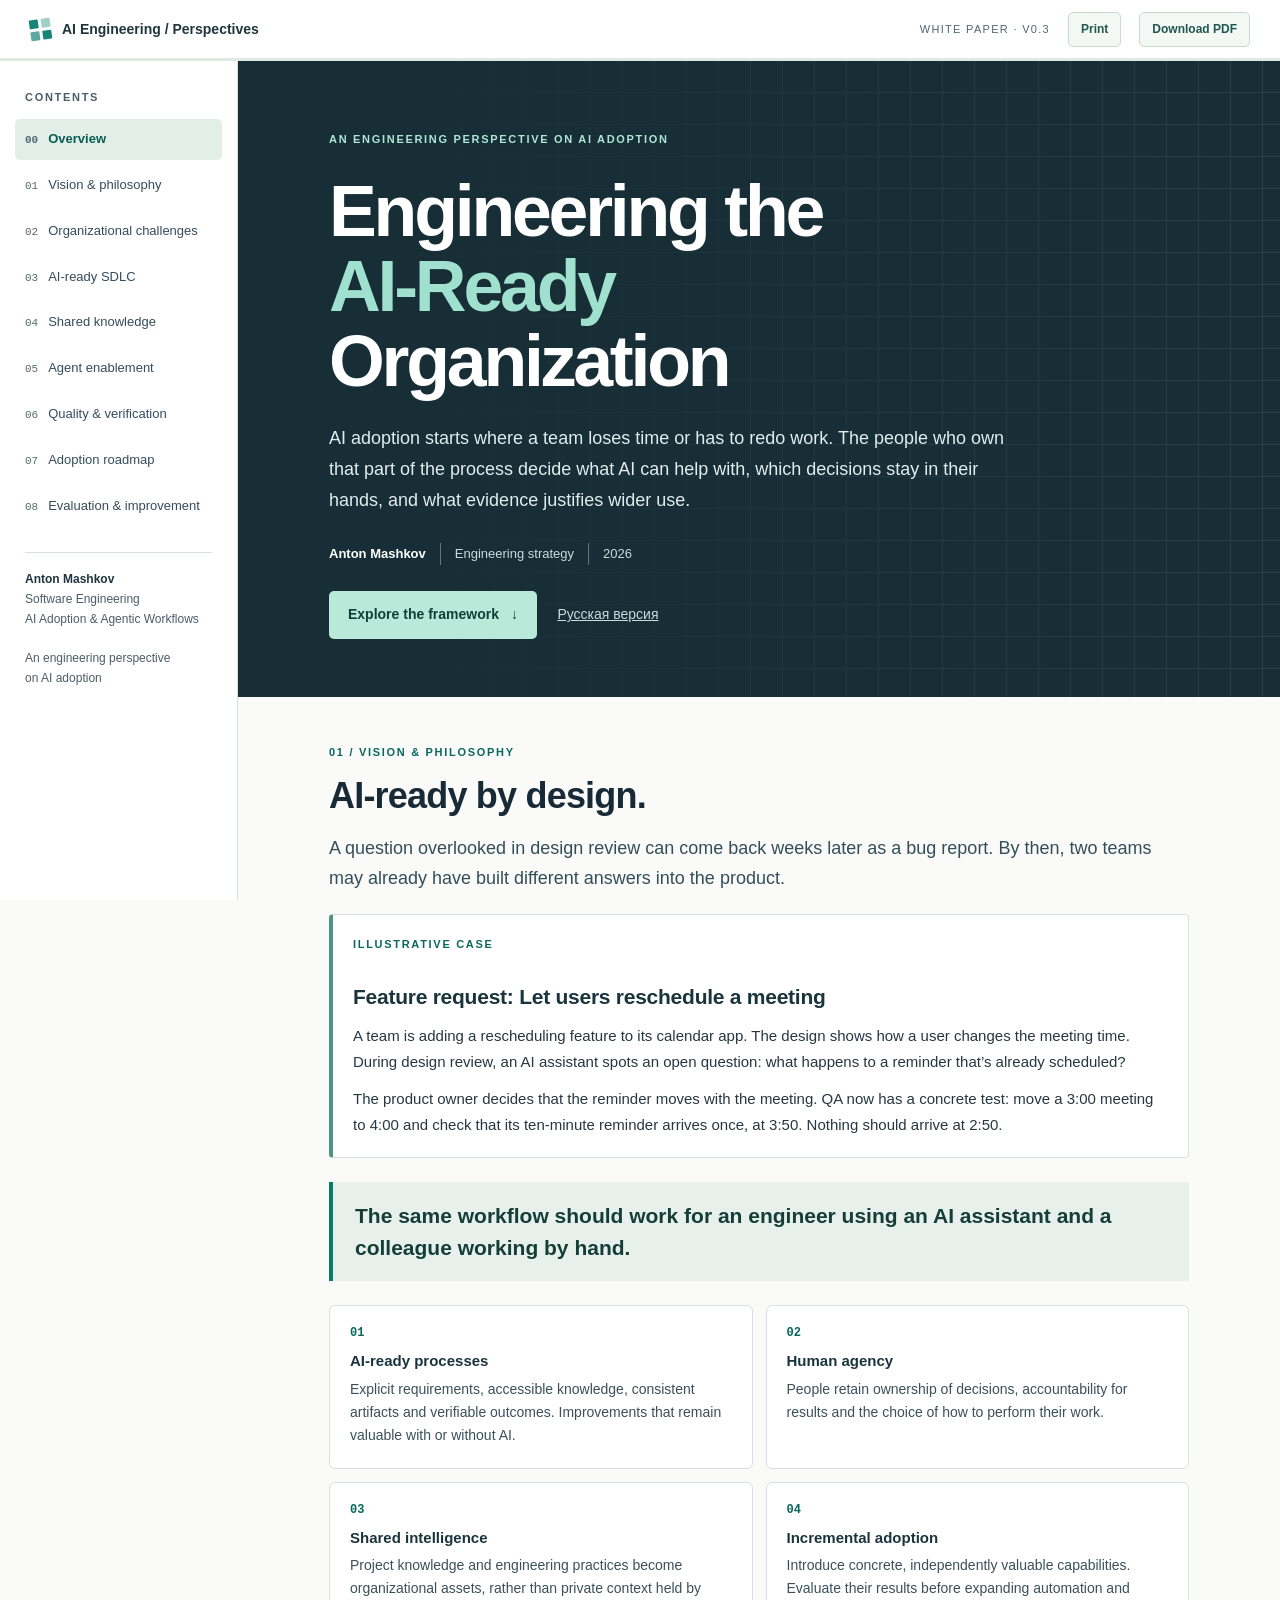
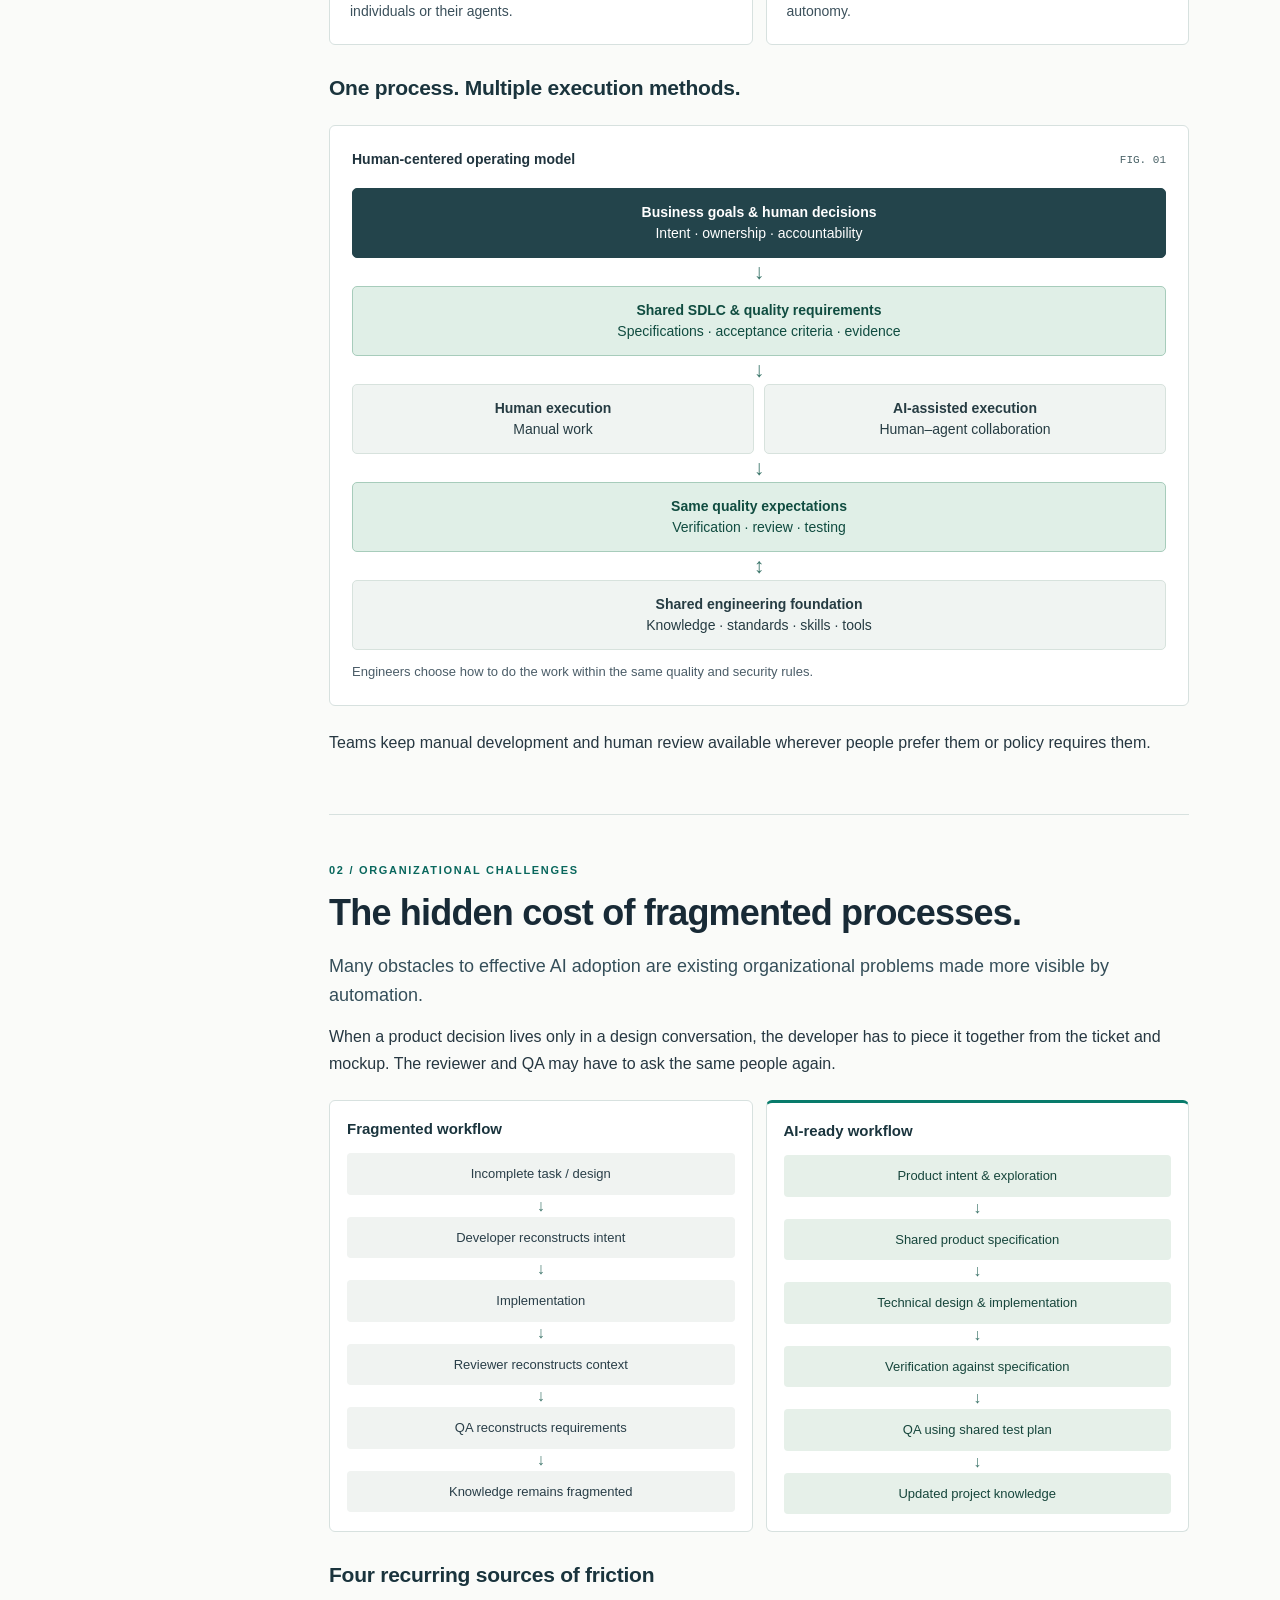
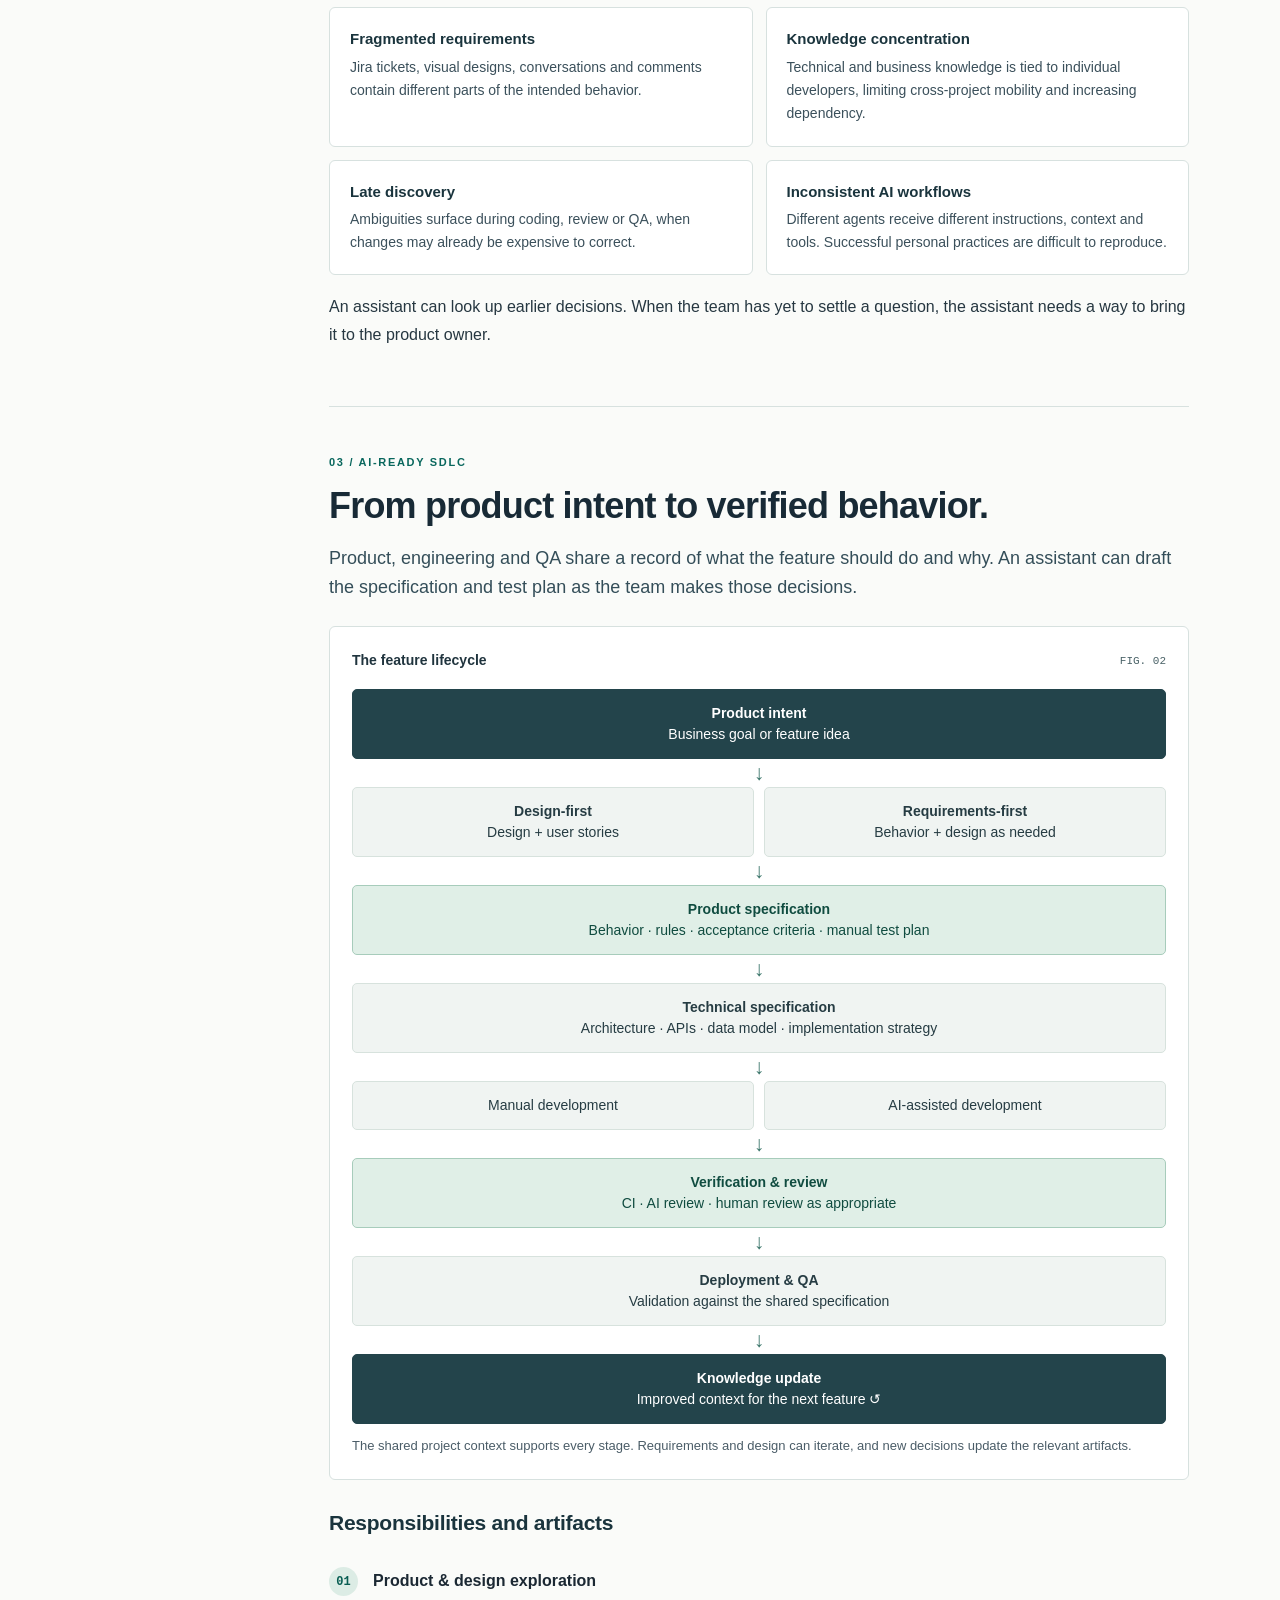
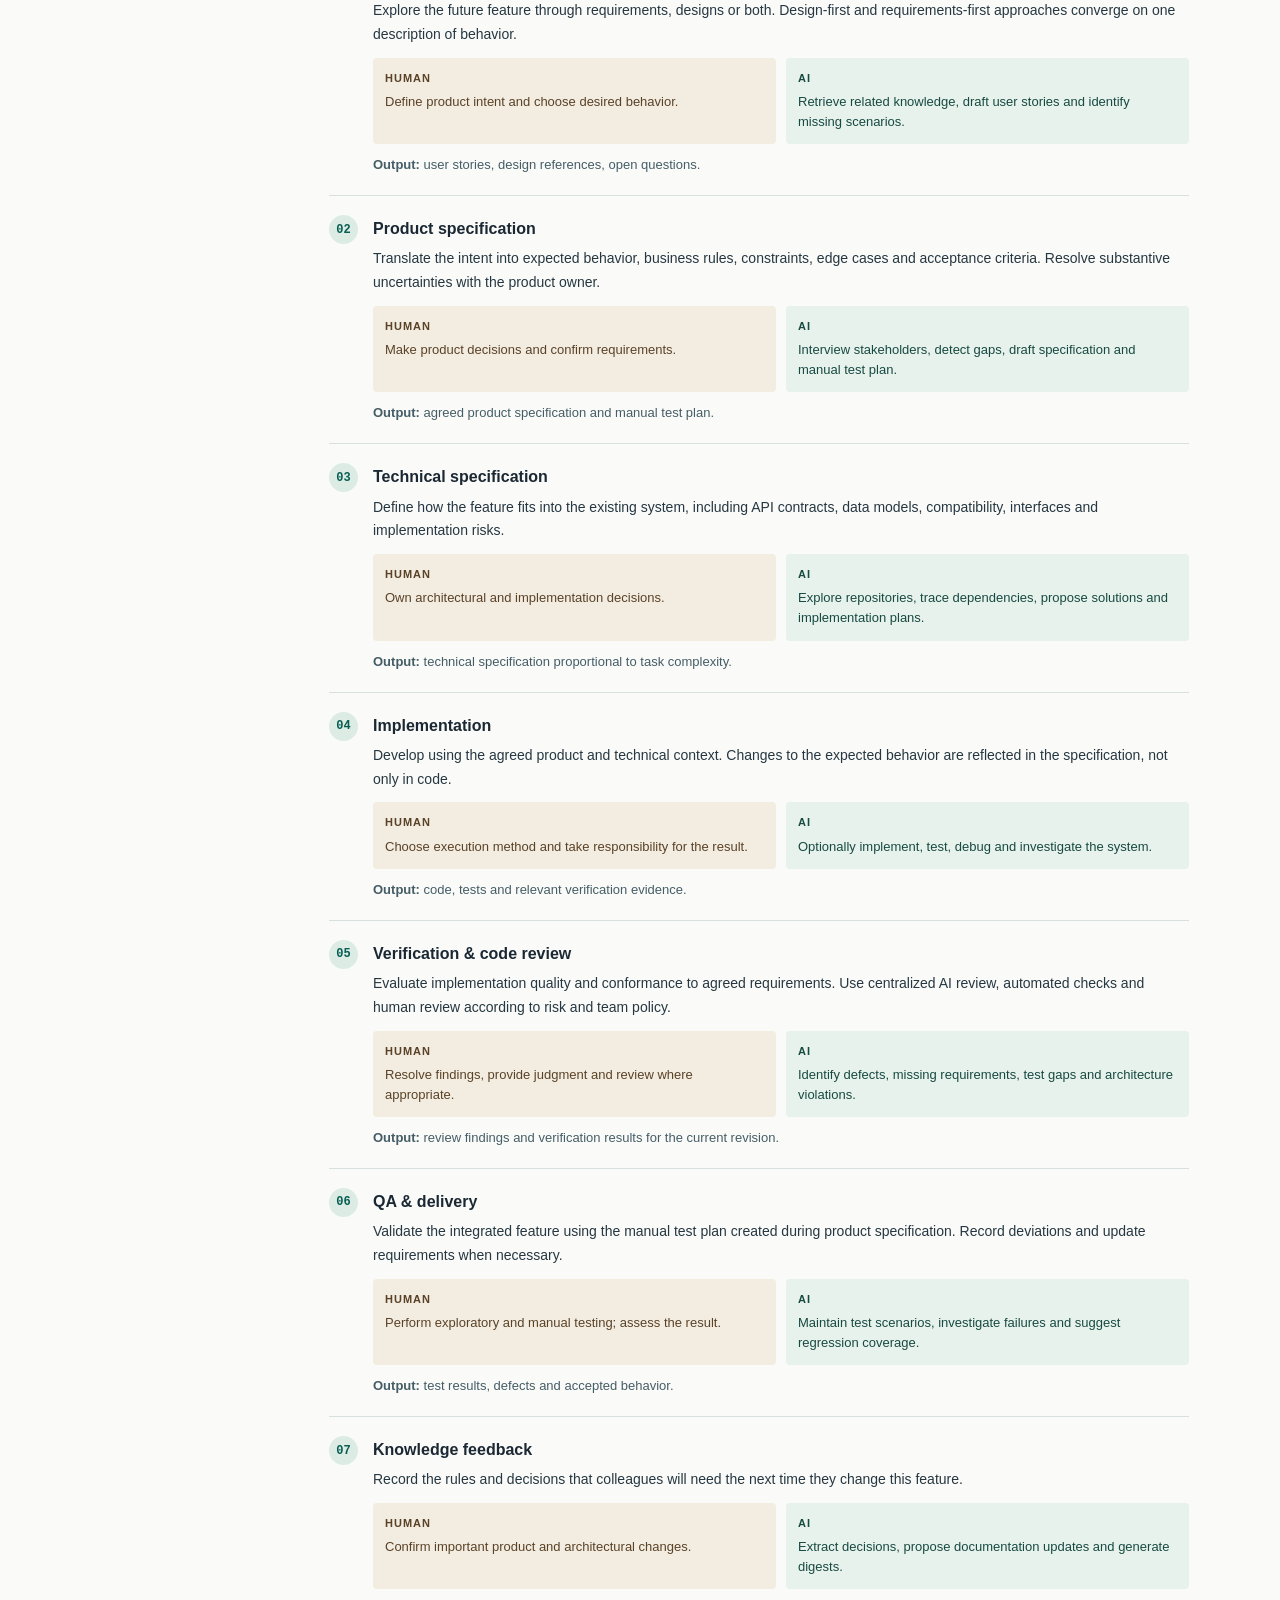
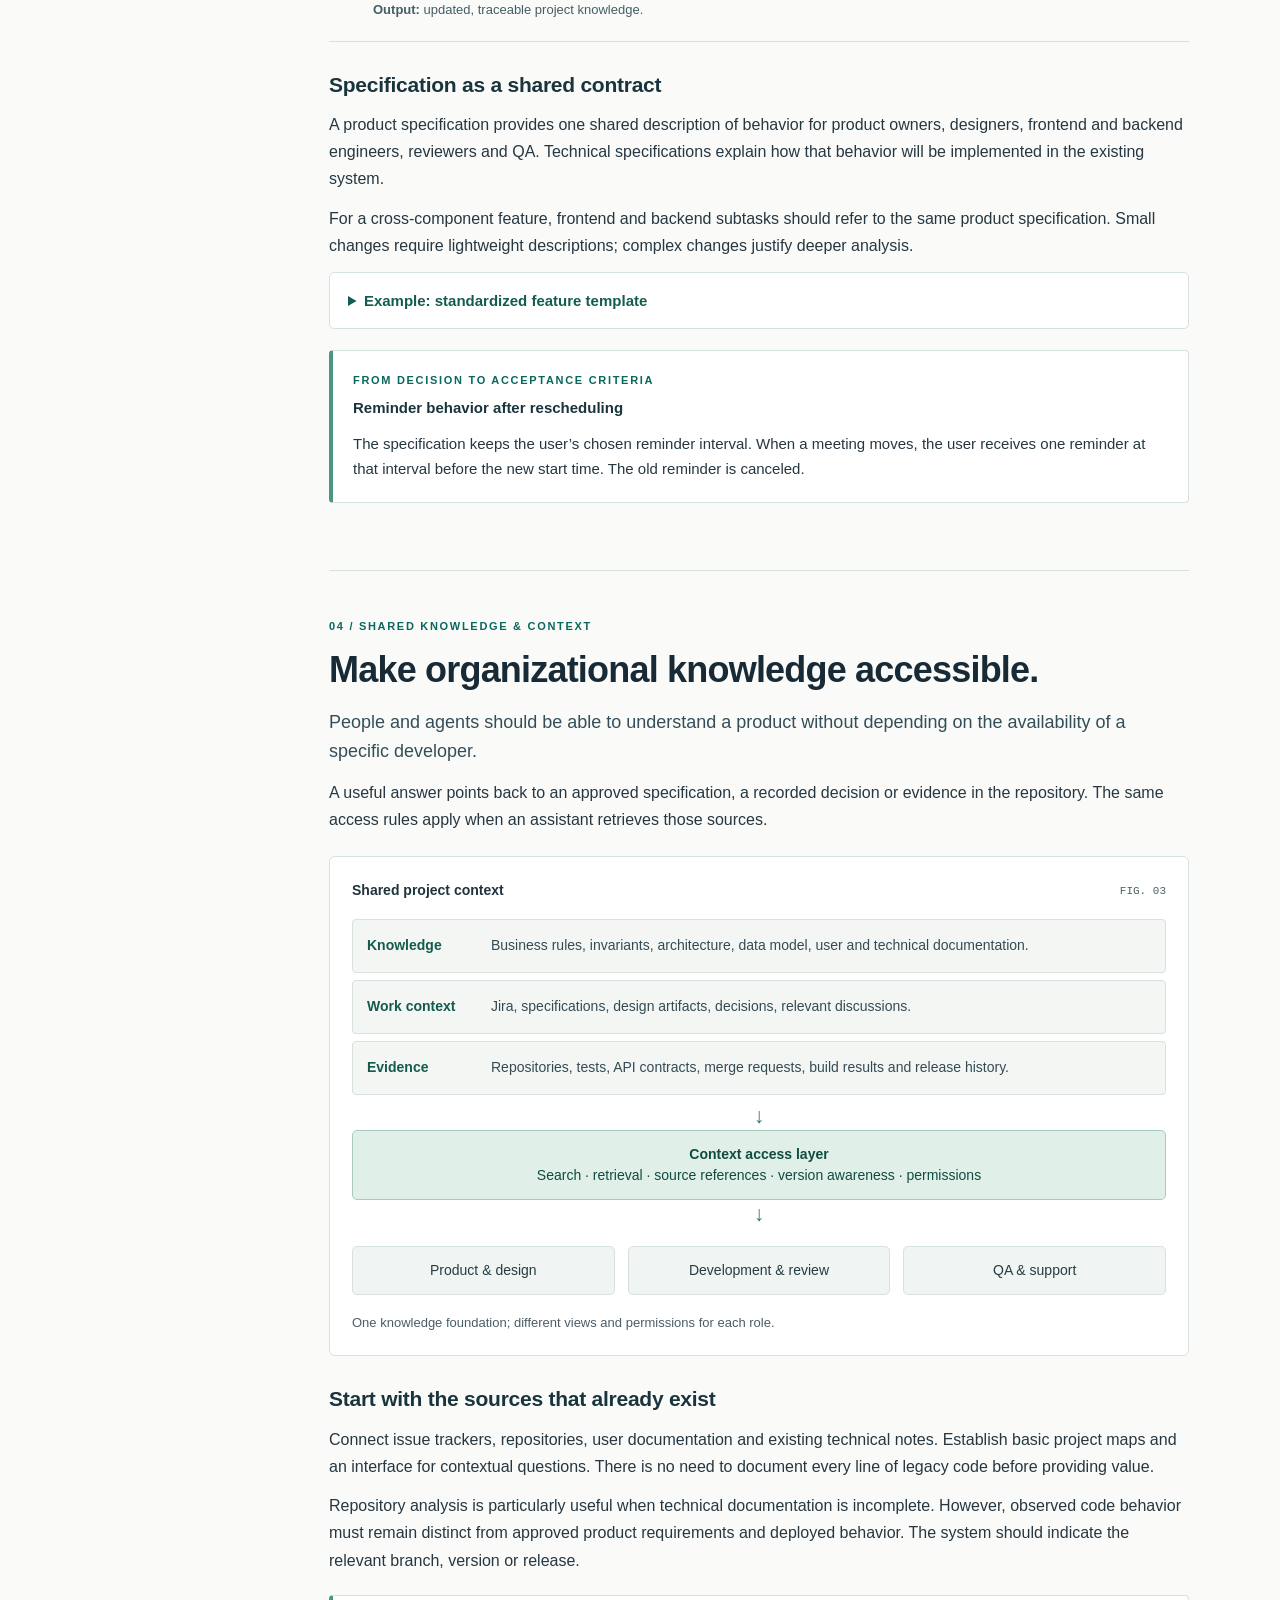
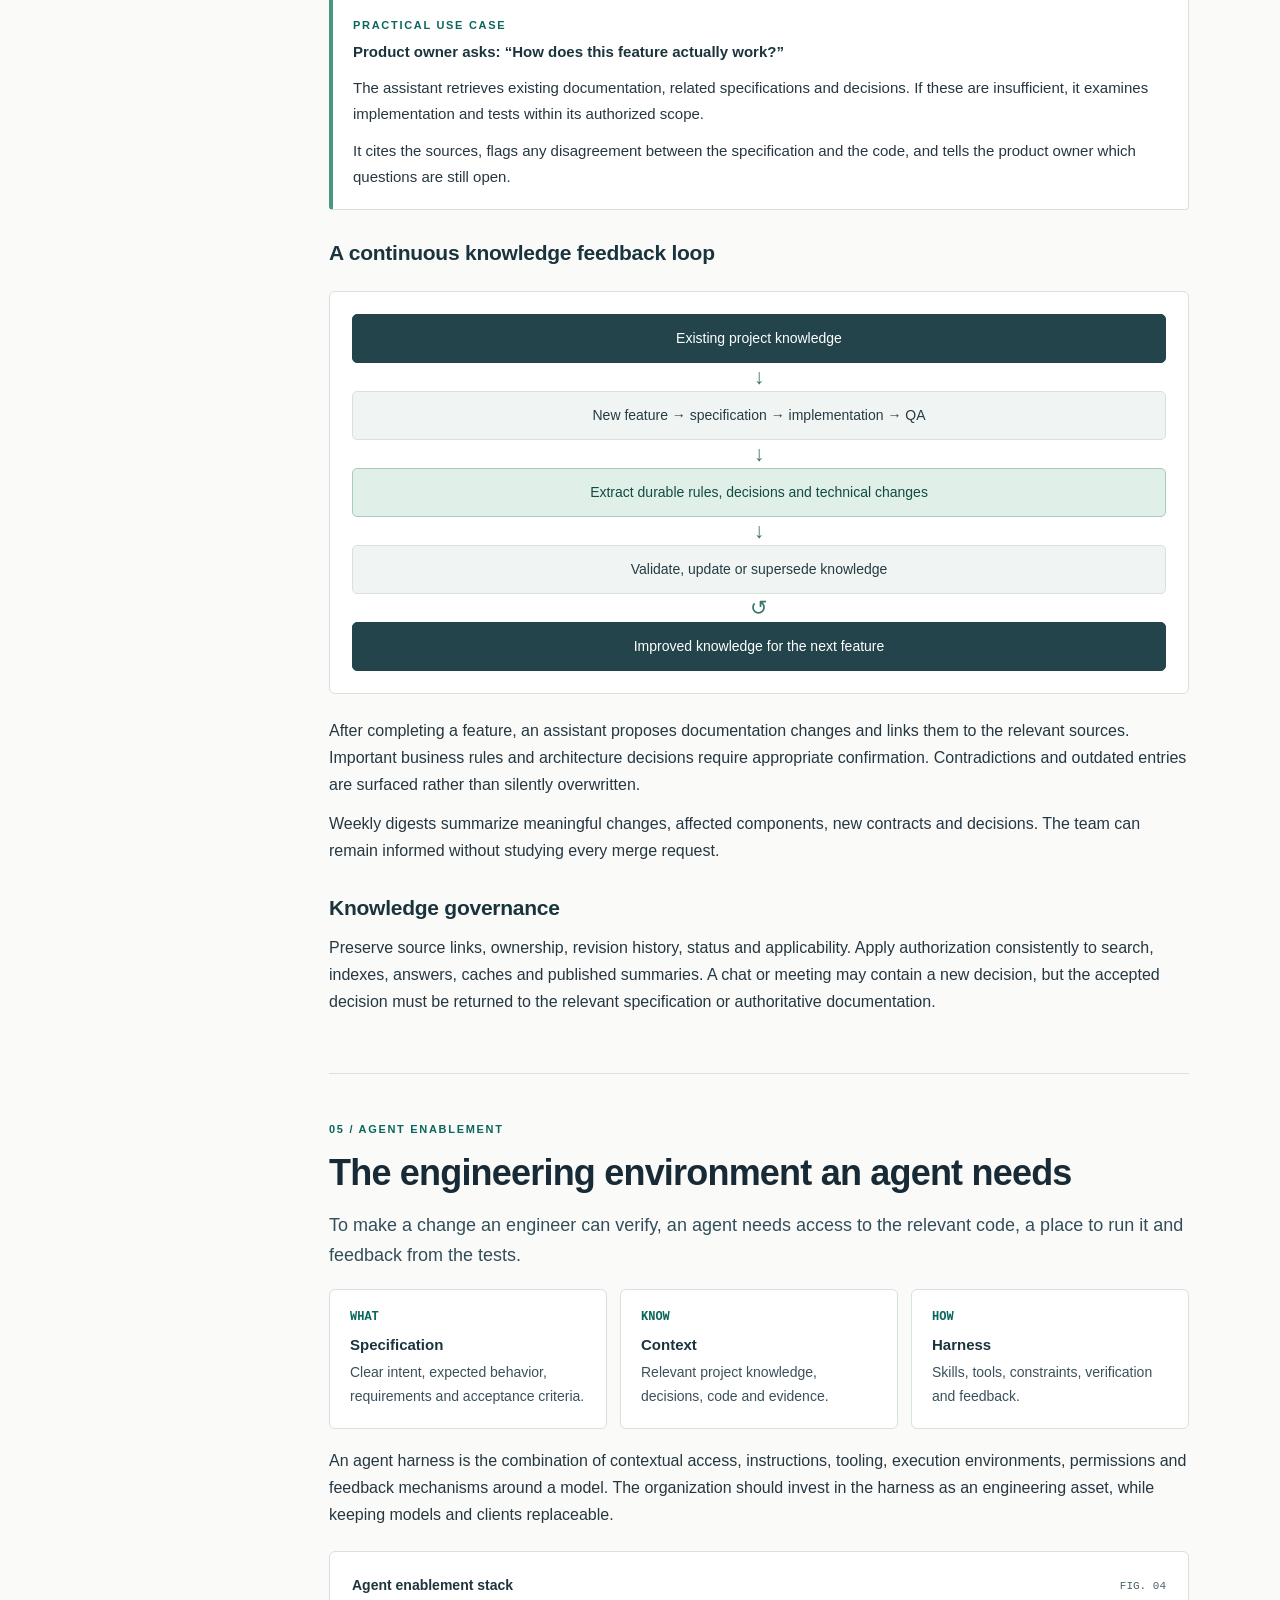
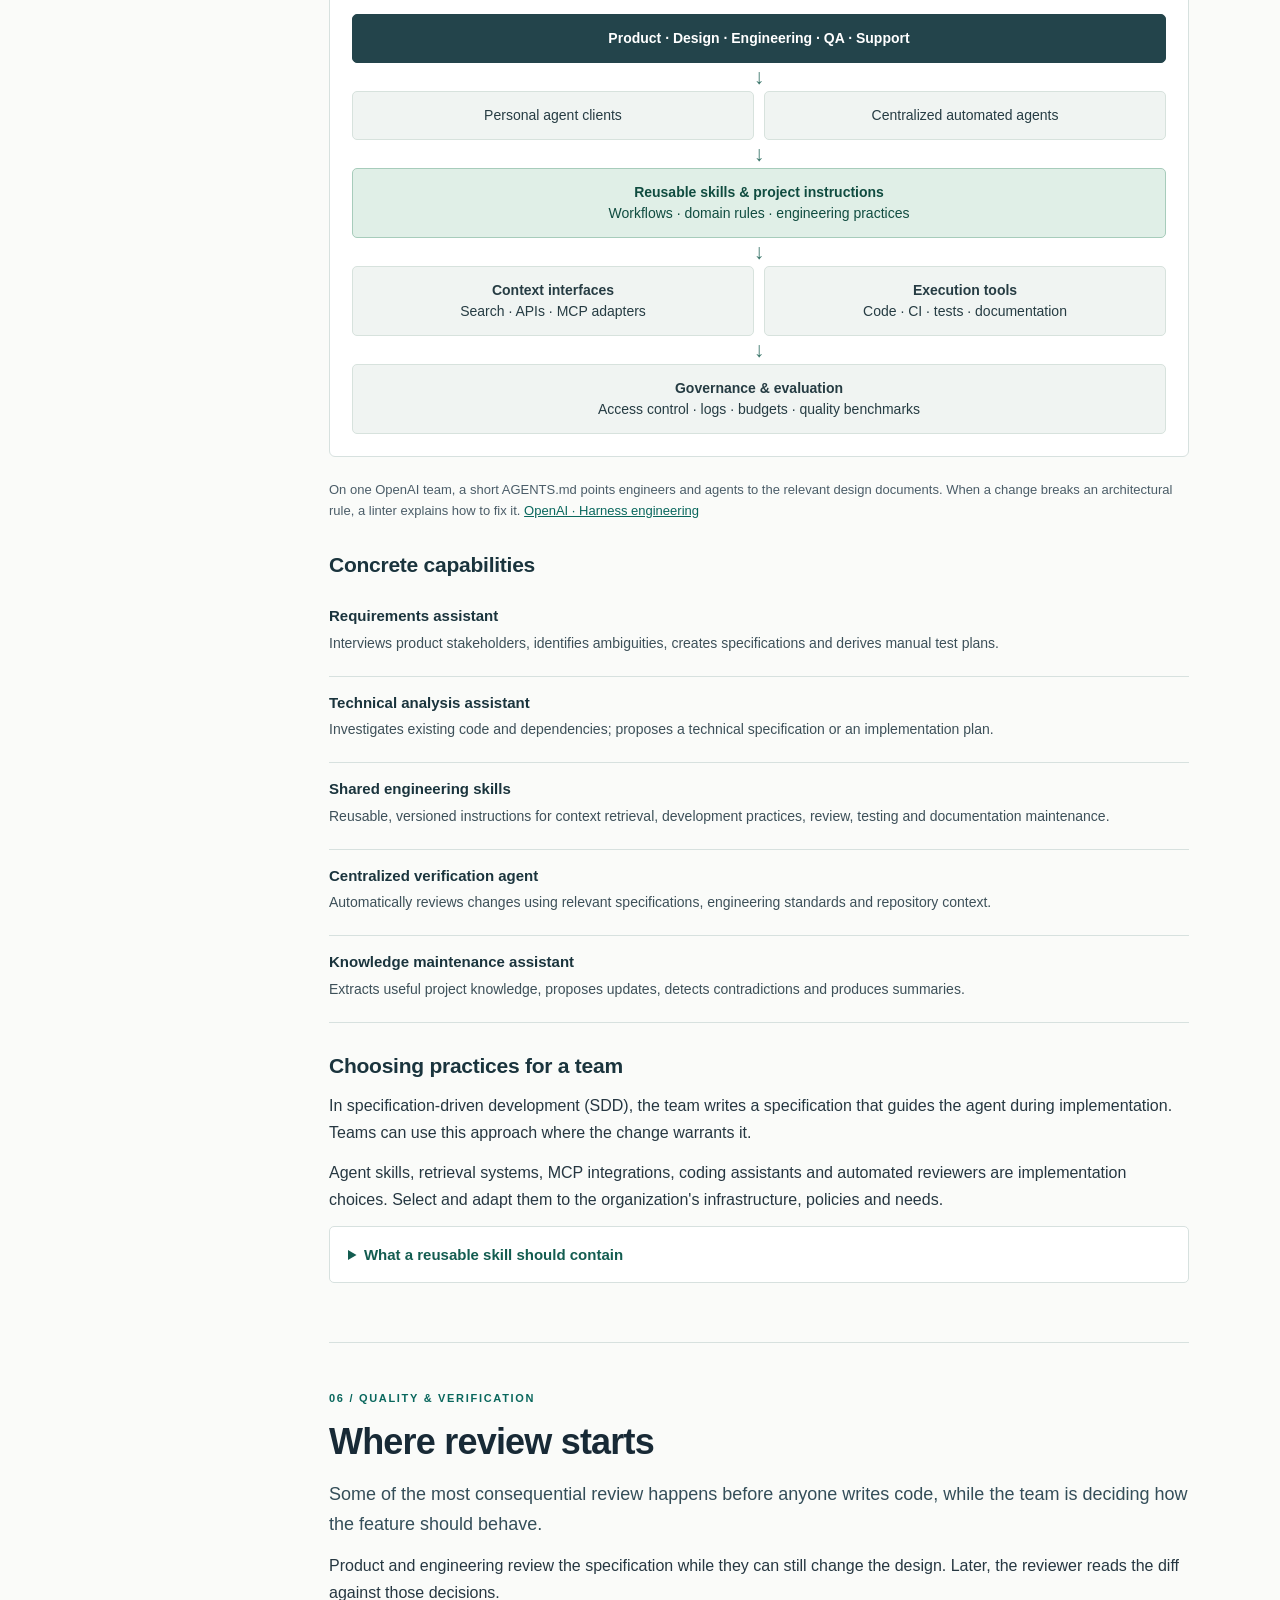
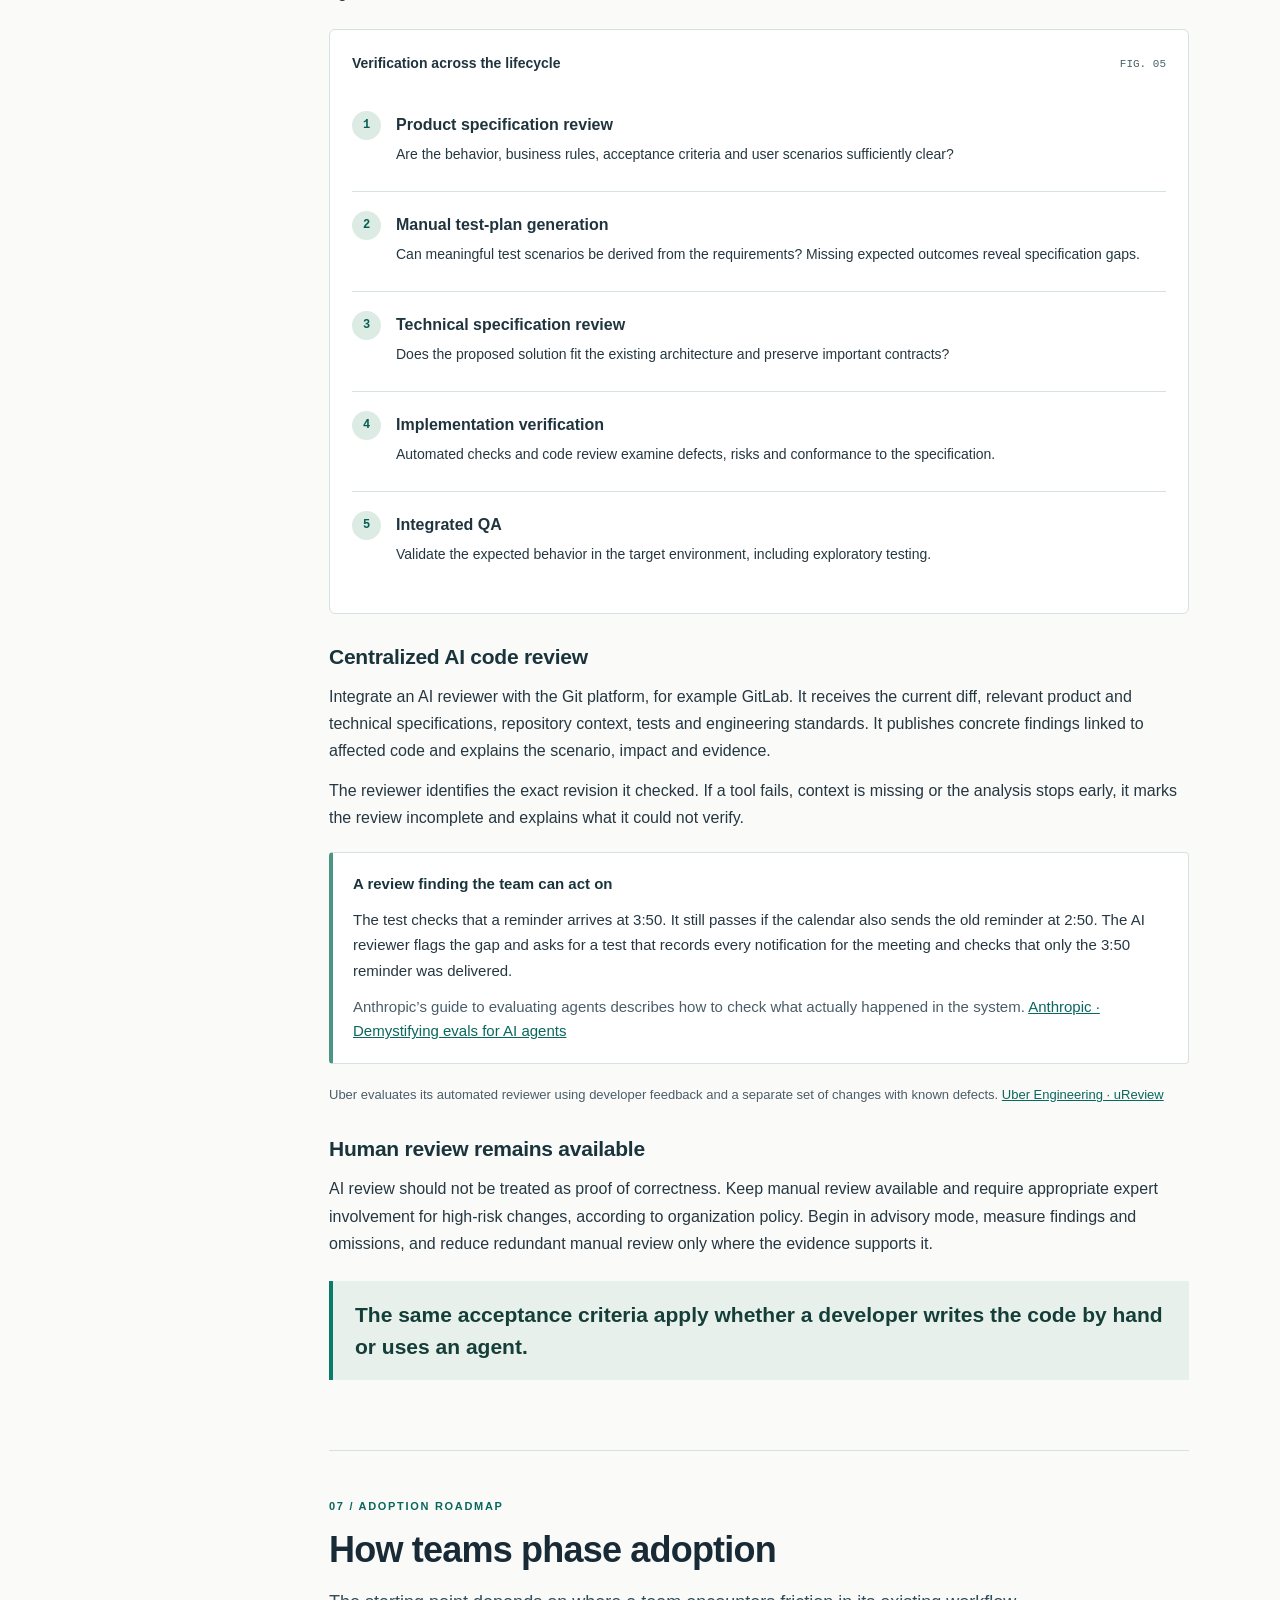
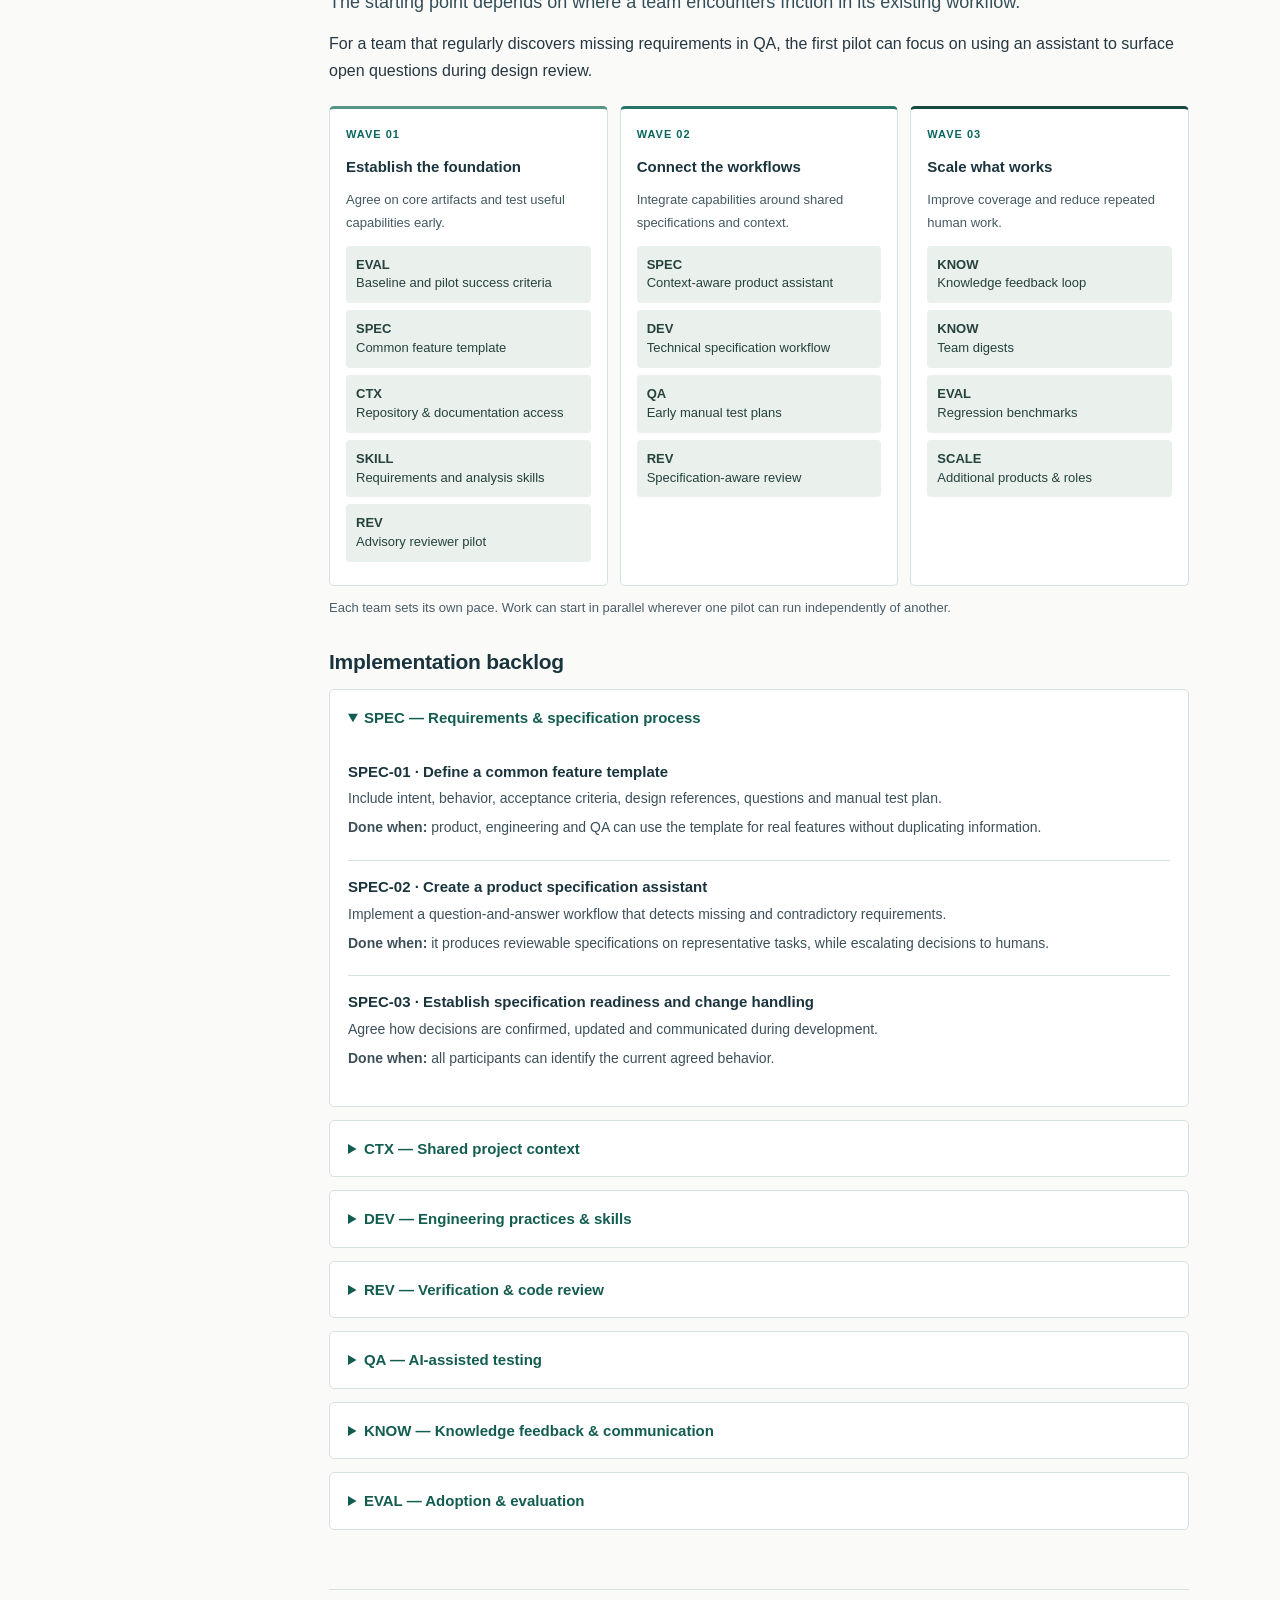
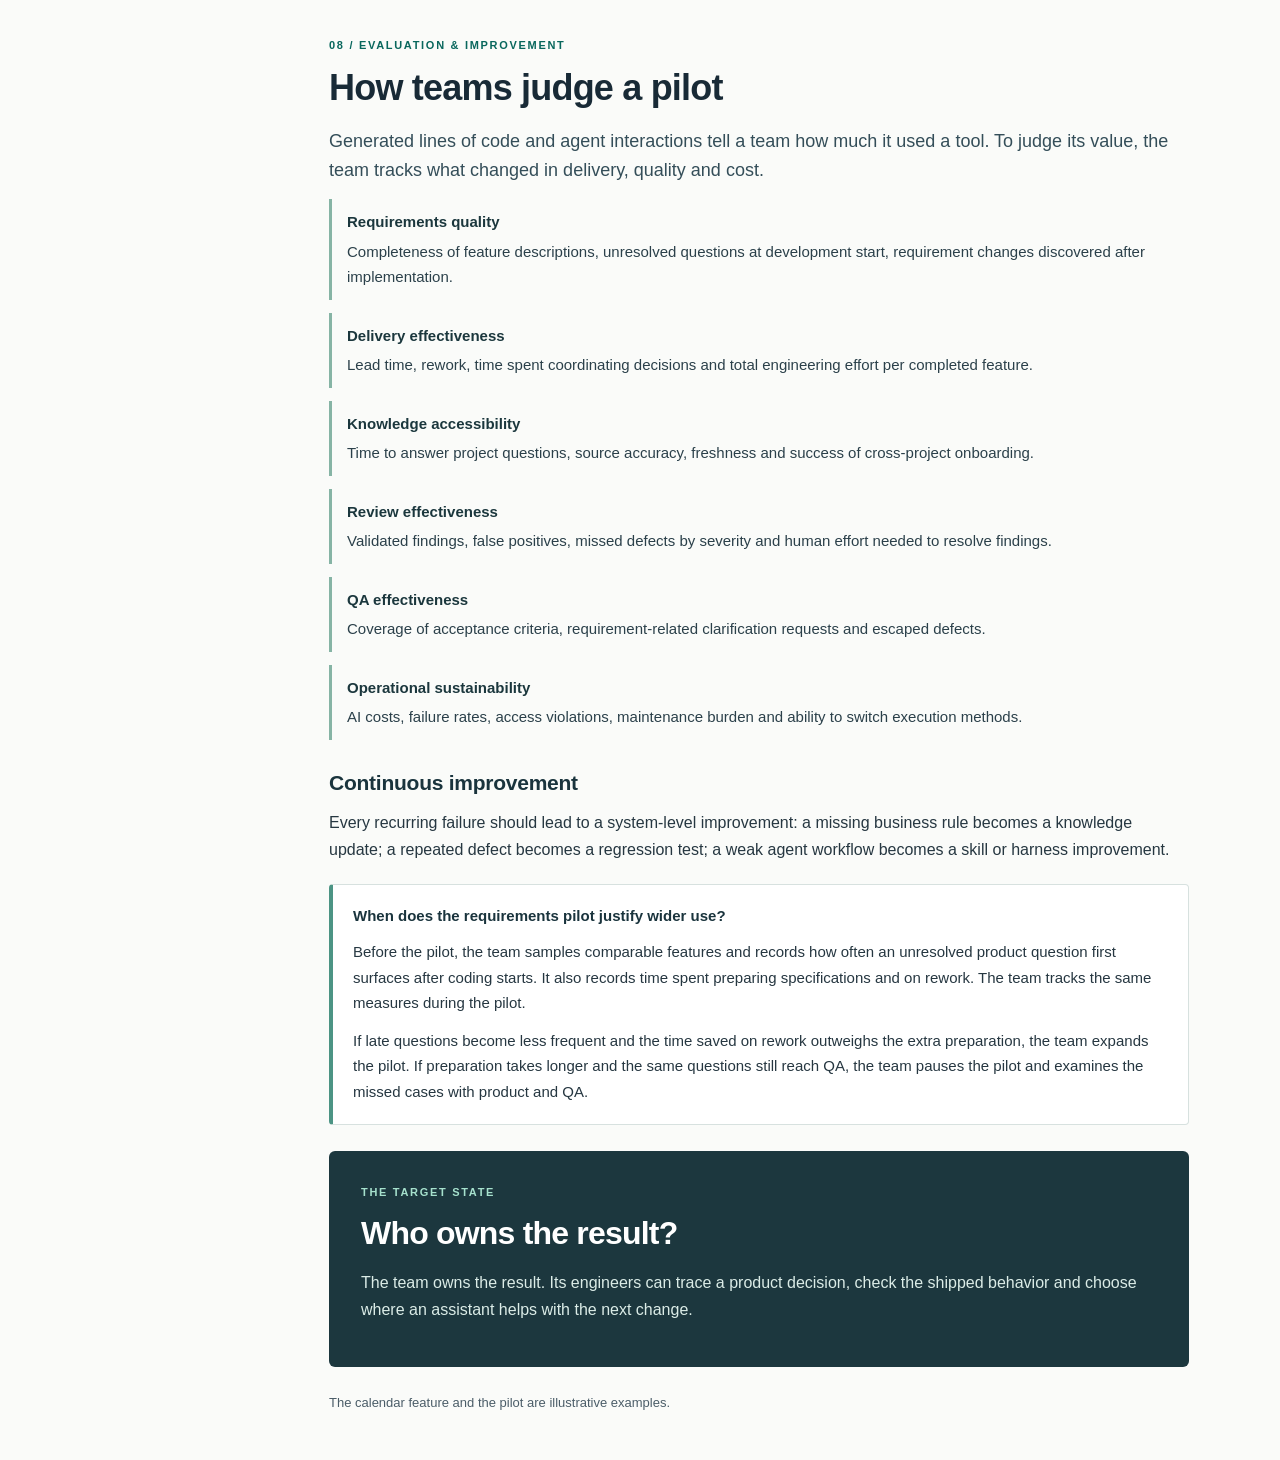
==== commit 70aaf6c3: "Publish Russian edition of the AI adoption paper at /ru/" ====
--- a/index.html
+++ b/index.html
@@ -9,6 +9,7 @@
   <link rel="icon" href="assets/favicon.svg" type="image/svg+xml">
   <link rel="stylesheet" href="assets/styles.css">
   <script src="assets/main.js" defer></script>
+  <link rel="alternate" hreflang="ru" href="ru/">
 </head>
 <body>
 <a class="skip-link" href="#main-content">Skip to content</a>
@@ -41,6 +42,7 @@
   <p>AI adoption starts where a team loses time or has to redo work. The people who own that part of the process decide what AI can help with, which decisions stay in their hands, and what evidence justifies wider use.</p>
   <div class="meta"><b>Anton Mashkov</b><span>Engineering strategy</span><span>2026</span></div>
   <a class="primary" href="#vision">Explore the framework <span aria-hidden="true">↓</span></a>
+  <a class="language-link" href="ru/index.html" hreflang="ru" lang="ru">Русская версия</a>
 </div></div>
 <main class="content" id="main-content">
 <section id="vision" aria-labelledby="vision-heading">
--- a/assets/styles.css
+++ b/assets/styles.css
@@ -202,3 +202,7 @@
   details:not([open]) > :not(summary) { display: block !important; }
   p { orphans: 3; widows: 3; }
 }
+
+.language-link { display: inline-block; margin: 14px 16px 0; color: #c5dcdc; font-size: 14px; }
+@media print { .language-link { display: none; } }
+@media print { section > .eyebrow { break-after: avoid; } }
